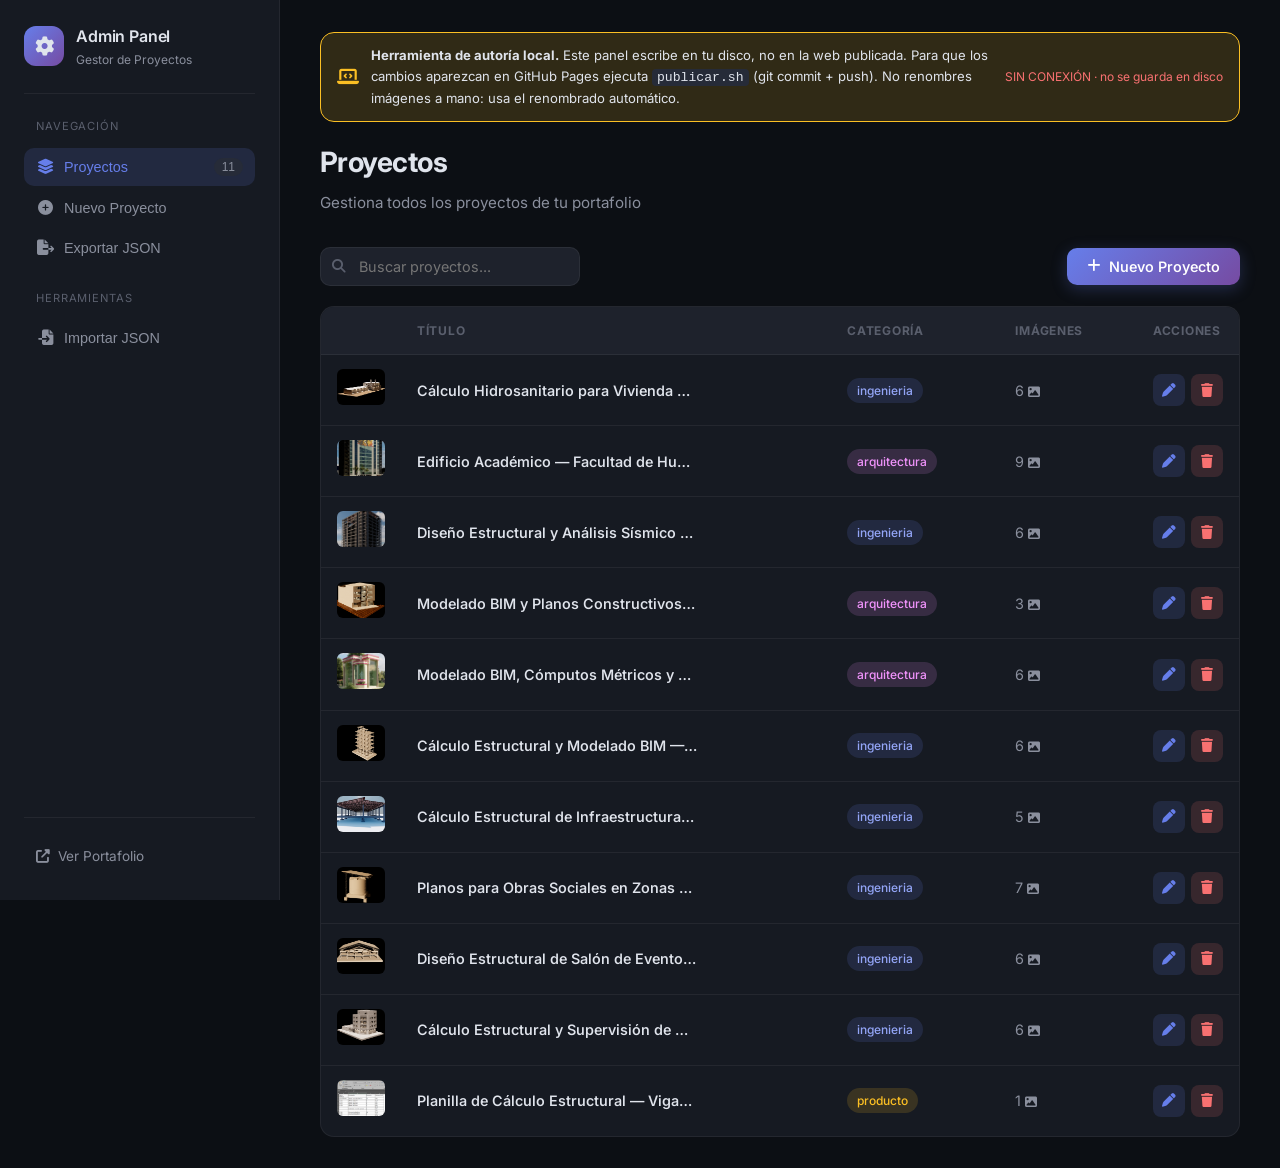
==== admin.html @ 91dc0d8f "Actualizar portafolio: 2026-11-14 10:28" ====
<!DOCTYPE html>
<html lang="es">
<head>
    <meta charset="UTF-8">
    <meta name="viewport" content="width=device-width, initial-scale=1.0">
    <title>Admin - Gestor de Proyectos | Portafolio Ruben Valero</title>
    <meta name="robots" content="noindex, nofollow">
    <link rel="icon" type="image/svg+xml" href="data:image/svg+xml,<svg xmlns='http://www.w3.org/2000/svg' viewBox='0 0 64 64'><rect width='64' height='64' rx='14' fill='%231E2220'/><text x='32' y='42' font-family='sans-serif' font-size='26' font-weight='500' fill='%23F4F4F1' text-anchor='middle'>RV</text></svg>">
    <link rel="preconnect" href="https://fonts.googleapis.com">
    <link rel="preconnect" href="https://fonts.gstatic.com" crossorigin>
    <link href="https://fonts.googleapis.com/css2?family=Inter:wght@300;400;500;600;700&display=swap" rel="stylesheet">
    <link href="https://cdnjs.cloudflare.com/ajax/libs/font-awesome/6.4.0/css/all.min.css" rel="stylesheet">
    <style>
        :root {
            --bg: #0c0f14;
            --surface: #161a22;
            --surface-2: #1e222c;
            --surface-3: #262b38;
            --border: rgba(255,255,255,0.06);
            --border-focus: rgba(102, 126, 234, 0.5);
            --text: #e0e4ec;
            --text-muted: #8a8f9d;
            --text-dim: #5a5f6d;
            --primary: #667eea;
            --primary-glow: rgba(102, 126, 234, 0.15);
            --success: #34d399;
            --success-glow: rgba(52, 211, 153, 0.15);
            --danger: #f87171;
            --danger-glow: rgba(248, 113, 113, 0.15);
            --warning: #fbbf24;
            --warning-glow: rgba(251, 191, 36, 0.15);
            --radius: 14px;
            --radius-sm: 10px;
            --transition: all 0.25s cubic-bezier(0.4, 0, 0.2, 1);
        }

        * { margin: 0; padding: 0; box-sizing: border-box; }

        body {
            font-family: 'Inter', -apple-system, BlinkMacSystemFont, sans-serif;
            background: var(--bg);
            color: var(--text);
            line-height: 1.6;
            min-height: 100vh;
        }

        /* ===== LAYOUT ===== */
        .admin-layout {
            display: grid;
            grid-template-columns: 280px 1fr;
            min-height: 100vh;
        }

        /* ===== SIDEBAR ===== */
        .sidebar {
            background: var(--surface);
            border-right: 1px solid var(--border);
            padding: 24px;
            display: flex;
            flex-direction: column;
            position: sticky;
            top: 0;
            height: 100vh;
            overflow-y: auto;
        }

        .sidebar-brand {
            display: flex;
            align-items: center;
            gap: 12px;
            padding-bottom: 24px;
            border-bottom: 1px solid var(--border);
            margin-bottom: 24px;
        }

        .sidebar-brand-icon {
            width: 40px;
            height: 40px;
            background: linear-gradient(135deg, #667eea, #764ba2);
            border-radius: 12px;
            display: flex;
            align-items: center;
            justify-content: center;
            font-size: 1.2rem;
        }

        .sidebar-brand h2 {
            font-size: 1rem;
            font-weight: 600;
            letter-spacing: -0.01em;
        }

        .sidebar-brand span {
            font-size: 0.75rem;
            color: var(--text-muted);
            display: block;
        }

        .sidebar-section-title {
            font-size: 0.7rem;
            text-transform: uppercase;
            letter-spacing: 0.08em;
            color: var(--text-dim);
            margin-bottom: 12px;
            padding-left: 12px;
        }

        .sidebar-nav {
            display: flex;
            flex-direction: column;
            gap: 4px;
            margin-bottom: 24px;
        }

        .sidebar-link {
            display: flex;
            align-items: center;
            gap: 10px;
            padding: 10px 12px;
            border-radius: var(--radius-sm);
            color: var(--text-muted);
            text-decoration: none;
            font-size: 0.9rem;
            font-weight: 450;
            cursor: pointer;
            transition: var(--transition);
            border: none;
            background: none;
            width: 100%;
            text-align: left;
        }

        .sidebar-link:hover {
            background: var(--surface-2);
            color: var(--text);
        }

        .sidebar-link.active {
            background: var(--primary-glow);
            color: var(--primary);
        }

        .sidebar-link i {
            width: 18px;
            text-align: center;
            font-size: 0.95rem;
        }

        .sidebar-link .badge {
            margin-left: auto;
            background: var(--surface-3);
            padding: 2px 8px;
            border-radius: 20px;
            font-size: 0.75rem;
            color: var(--text-muted);
        }

        .sidebar-footer {
            margin-top: auto;
            padding-top: 20px;
            border-top: 1px solid var(--border);
        }

        .sidebar-footer a {
            display: flex;
            align-items: center;
            gap: 8px;
            color: var(--text-muted);
            text-decoration: none;
            font-size: 0.85rem;
            padding: 8px 12px;
            border-radius: var(--radius-sm);
            transition: var(--transition);
        }

        .sidebar-footer a:hover {
            background: var(--surface-2);
            color: var(--text);
        }

        /* ===== MAIN CONTENT ===== */
        .main-content {
            padding: 32px 40px;
            max-width: 1000px;
        }

        .page-header {
            margin-bottom: 32px;
        }

        .page-header h1 {
            font-size: 1.75rem;
            font-weight: 700;
            letter-spacing: -0.02em;
            margin-bottom: 6px;
        }

        .page-header p {
            color: var(--text-muted);
            font-size: 0.95rem;
        }

        /* ===== VIEWS ===== */
        .view { display: none; }
        .view.active { display: block; }

        /* ===== PROJECT LIST ===== */
        .project-list-header {
            display: flex;
            justify-content: space-between;
            align-items: center;
            margin-bottom: 20px;
        }

        .search-box {
            position: relative;
        }

        .search-box input {
            background: var(--surface-2);
            border: 1px solid var(--border);
            border-radius: var(--radius-sm);
            padding: 10px 14px 10px 38px;
            color: var(--text);
            font-size: 0.9rem;
            width: 260px;
            transition: var(--transition);
            font-family: inherit;
        }

        .search-box input:focus {
            outline: none;
            border-color: var(--border-focus);
            box-shadow: 0 0 0 3px var(--primary-glow);
        }

        .search-box i {
            position: absolute;
            left: 12px;
            top: 50%;
            transform: translateY(-50%);
            color: var(--text-dim);
            font-size: 0.85rem;
        }

        .btn {
            display: inline-flex;
            align-items: center;
            gap: 8px;
            padding: 10px 20px;
            border: none;
            border-radius: var(--radius-sm);
            font-family: inherit;
            font-size: 0.9rem;
            font-weight: 550;
            cursor: pointer;
            transition: var(--transition);
            text-decoration: none;
        }

        .btn-primary {
            background: linear-gradient(135deg, #667eea, #764ba2);
            color: #fff;
            box-shadow: 0 4px 16px rgba(102, 126, 234, 0.25);
        }

        .btn-primary:hover {
            transform: translateY(-1px);
            box-shadow: 0 6px 24px rgba(102, 126, 234, 0.35);
        }

        .btn-ghost {
            background: transparent;
            color: var(--text-muted);
            border: 1px solid var(--border);
        }

        .btn-ghost:hover {
            background: var(--surface-2);
            color: var(--text);
            border-color: rgba(255,255,255,0.1);
        }

        .btn-success {
            background: linear-gradient(135deg, #059669, #34d399);
            color: #fff;
            box-shadow: 0 4px 16px rgba(52, 211, 153, 0.2);
        }

        .btn-success:hover {
            transform: translateY(-1px);
            box-shadow: 0 6px 24px rgba(52, 211, 153, 0.3);
        }

        .btn-danger {
            background: rgba(248, 113, 113, 0.1);
            color: var(--danger);
            border: 1px solid rgba(248, 113, 113, 0.2);
        }

        .btn-danger:hover {
            background: rgba(248, 113, 113, 0.2);
        }

        .btn-sm {
            padding: 6px 12px;
            font-size: 0.8rem;
        }

        /* ===== PROJECT TABLE ===== */
        .project-table-container {
            background: var(--surface);
            border: 1px solid var(--border);
            border-radius: var(--radius);
            overflow: hidden;
        }

        .project-table {
            width: 100%;
            border-collapse: collapse;
        }

        .project-table th {
            text-align: left;
            padding: 14px 16px;
            font-size: 0.75rem;
            text-transform: uppercase;
            letter-spacing: 0.06em;
            color: var(--text-dim);
            border-bottom: 1px solid var(--border);
            background: var(--surface-2);
        }

        .project-table td {
            padding: 14px 16px;
            border-bottom: 1px solid var(--border);
            font-size: 0.9rem;
            vertical-align: middle;
        }

        .project-table tr:last-child td {
            border-bottom: none;
        }

        .project-table tr:hover td {
            background: rgba(255,255,255,0.02);
        }

        .table-thumb {
            width: 48px;
            height: 36px;
            border-radius: 6px;
            object-fit: cover;
        }

        .table-title {
            font-weight: 550;
            display: block;
            max-width: 280px;
            overflow: hidden;
            text-overflow: ellipsis;
            white-space: nowrap;
        }

        .table-category {
            display: inline-block;
            padding: 3px 10px;
            border-radius: 20px;
            font-size: 0.75rem;
            font-weight: 500;
        }

        .cat-ingenieria { background: rgba(102,126,234,0.15); color: #93a5f6; }
        .cat-arquitectura { background: rgba(240,147,251,0.15); color: #f093fb; }
        .cat-programacion { background: rgba(52,211,153,0.15); color: #34d399; }
        .cat-producto { background: rgba(251,191,36,0.15); color: #fbbf24; }

        .table-actions {
            display: flex;
            gap: 6px;
        }

        .table-action-btn {
            width: 32px;
            height: 32px;
            border: none;
            border-radius: 8px;
            cursor: pointer;
            display: flex;
            align-items: center;
            justify-content: center;
            font-size: 0.85rem;
            transition: var(--transition);
        }

        .table-action-btn.edit {
            background: var(--primary-glow);
            color: var(--primary);
        }

        .table-action-btn.edit:hover {
            background: rgba(102, 126, 234, 0.25);
        }

        .table-action-btn.delete {
            background: var(--danger-glow);
            color: var(--danger);
        }

        .table-action-btn.delete:hover {
            background: rgba(248, 113, 113, 0.25);
        }

        /* ===== FORM ===== */
        .form-card {
            background: var(--surface);
            border: 1px solid var(--border);
            border-radius: var(--radius);
            padding: 28px;
        }

        .form-group {
            margin-bottom: 20px;
        }

        .form-group label {
            display: block;
            font-size: 0.85rem;
            font-weight: 550;
            color: var(--text);
            margin-bottom: 8px;
        }

        .form-group label .label-hint {
            font-weight: 400;
            color: var(--text-dim);
            font-size: 0.8rem;
        }

        .form-control {
            width: 100%;
            background: var(--surface-2);
            border: 1px solid var(--border);
            border-radius: var(--radius-sm);
            padding: 12px 14px;
            color: var(--text);
            font-size: 0.9rem;
            font-family: inherit;
            transition: var(--transition);
        }

        .form-control:focus {
            outline: none;
            border-color: var(--border-focus);
            box-shadow: 0 0 0 3px var(--primary-glow);
        }

        textarea.form-control {
            resize: vertical;
            min-height: 100px;
        }

        select.form-control {
            cursor: pointer;
            appearance: none;
            background-image: url("data:image/svg+xml,%3Csvg xmlns='http://www.w3.org/2000/svg' width='12' height='12' viewBox='0 0 12 12'%3E%3Cpath fill='%238a8f9d' d='M6 8L1 3h10z'/%3E%3C/svg%3E");
            background-repeat: no-repeat;
            background-position: right 14px center;
            padding-right: 36px;
        }

        .form-row {
            display: grid;
            grid-template-columns: 1fr 1fr;
            gap: 16px;
        }

        .form-check {
            display: flex;
            align-items: center;
            gap: 10px;
            cursor: pointer;
        }

        .form-check input[type="checkbox"] {
            width: 18px;
            height: 18px;
            accent-color: var(--primary);
            cursor: pointer;
        }

        .form-check label {
            margin: 0;
            cursor: pointer;
        }

        /* ===== GALLERY MANAGER ===== */
        .gallery-manager {
            background: var(--surface-2);
            border: 1px solid var(--border);
            border-radius: var(--radius-sm);
            padding: 16px;
        }

        .gallery-info {
            display: flex;
            align-items: center;
            gap: 8px;
            margin-bottom: 12px;
            color: var(--text-muted);
            font-size: 0.85rem;
        }

        .gallery-info i {
            color: var(--primary);
        }

        .gallery-items {
            display: flex;
            flex-direction: column;
            gap: 8px;
            min-height: 40px;
        }

        .gallery-item {
            display: flex;
            align-items: center;
            gap: 6px;
            background: var(--surface-3);
            padding: 6px 10px;
            border-radius: 8px;
            font-size: 0.8rem;
            color: var(--text-muted);
            border: 1px solid var(--border);
            transition: var(--transition);
            justify-content: space-between;
        }

        .gallery-item.dragging {
            opacity: 0.45;
            transform: scale(0.98);
        }

        .gallery-item.drop-target {
            border-color: var(--primary);
            box-shadow: 0 0 0 2px var(--primary-glow) inset;
        }

        .gallery-main {
            border-color: rgba(52, 211, 153, 0.45);
            background: rgba(52, 211, 153, 0.08);
        }

        .gallery-main .gallery-btn.main {
            color: var(--warning);
            border-color: rgba(251, 191, 36, 0.45);
            background: rgba(251, 191, 36, 0.08);
        }

        .gallery-left {
            display: flex;
            align-items: center;
            gap: 8px;
            min-width: 0;
            flex: 1;
        }

        .gallery-name {
            word-break: break-all;
            line-height: 1.2;
            flex: 1;
        }

        .gallery-slot {
            flex-shrink: 0;
            font-size: 0.68rem;
            letter-spacing: 0.04em;
            text-transform: uppercase;
            color: var(--text-muted, #8b8f8b);
            border: 1px solid rgba(128, 128, 128, 0.28);
            border-radius: 999px;
            padding: 0.2rem 0.55rem;
            white-space: nowrap;
        }

        .drag-handle {
            color: var(--text-dim);
            cursor: grab;
            width: 14px;
            text-align: center;
        }

        .drag-handle:active {
            cursor: grabbing;
        }

        .gallery-order {
            color: var(--text-dim);
            font-size: 0.72rem;
            min-width: 22px;
        }

        .gallery-actions {
            display: flex;
            gap: 4px;
        }

        .gallery-btn {
            background: none;
            border: 1px solid var(--border);
            color: var(--text-muted);
            cursor: pointer;
            width: 24px;
            height: 24px;
            border-radius: 6px;
            font-size: 0.72rem;
            display: inline-flex;
            align-items: center;
            justify-content: center;
            transition: var(--transition);
        }

        .gallery-btn:hover {
            color: var(--text);
            border-color: rgba(255,255,255,0.2);
            background: rgba(255,255,255,0.04);
        }

        .gallery-btn.rename:hover {
            color: var(--primary);
            border-color: rgba(102, 126, 234, 0.35);
        }

        .gallery-btn.main:hover {
            color: var(--success);
            border-color: rgba(52, 211, 153, 0.35);
        }

        .gallery-btn.remove:hover {
            color: var(--danger);
            border-color: rgba(248, 113, 113, 0.35);
        }

        .gallery-item img {
            width: 28px;
            height: 22px;
            object-fit: cover;
            border-radius: 4px;
        }

        .gallery-item .remove-img {
            background: none;
            border: none;
            color: var(--danger);
            cursor: pointer;
            padding: 2px;
            font-size: 0.75rem;
            opacity: 0.5;
            transition: opacity 0.2s;
        }

        .gallery-item .remove-img:hover {
            opacity: 1;
        }

        .gallery-add-row {
            display: flex;
            gap: 8px;
            margin-top: 10px;
        }

        .dropzone {
            margin-top: 12px;
            border: 1px dashed rgba(102, 126, 234, 0.45);
            background: rgba(102, 126, 234, 0.07);
            border-radius: 12px;
            padding: 18px;
            text-align: center;
            color: var(--text-muted);
            transition: var(--transition);
            cursor: pointer;
        }

        .dropzone:hover,
        .dropzone.drag-over {
            border-color: var(--primary);
            background: rgba(102, 126, 234, 0.14);
            color: var(--text);
        }

        .dropzone i {
            font-size: 1.3rem;
            margin-bottom: 6px;
            color: var(--primary);
        }

        .dropzone p {
            font-size: 0.85rem;
            margin: 0;
        }

        .dropzone-actions {
            display: flex;
            gap: 8px;
            margin-top: 10px;
            flex-wrap: wrap;
        }

        .imported-list {
            margin-top: 12px;
            display: grid;
            gap: 8px;
        }

        .imported-item {
            display: grid;
            grid-template-columns: 42px 1fr auto;
            align-items: center;
            gap: 10px;
            background: var(--surface-3);
            border: 1px solid var(--border);
            border-radius: 10px;
            padding: 8px 10px;
            font-size: 0.8rem;
        }

        .imported-item img {
            width: 42px;
            height: 32px;
            border-radius: 6px;
            object-fit: cover;
        }

        .imported-paths {
            line-height: 1.35;
            min-width: 0;
        }

        .imported-paths .old-name,
        .imported-paths .new-name {
            display: block;
            white-space: nowrap;
            overflow: hidden;
            text-overflow: ellipsis;
        }

        .imported-paths .old-name {
            color: var(--text-dim);
        }

        .imported-paths .new-name {
            color: var(--success);
            font-weight: 500;
        }

        .imported-meta {
            margin-top: 10px;
            color: var(--text-dim);
            font-size: 0.78rem;
        }

        .inline-note {
            margin-top: 8px;
            font-size: 0.78rem;
            color: var(--warning);
        }

        .gallery-add-row input {
            flex: 1;
        }

        .form-actions {
            display: flex;
            gap: 12px;
            margin-top: 28px;
            padding-top: 20px;
            border-top: 1px solid var(--border);
        }

        /* ===== EXPORT VIEW ===== */
        .export-card {
            background: var(--surface);
            border: 1px solid var(--border);
            border-radius: var(--radius);
            padding: 28px;
            margin-bottom: 20px;
        }

        .export-card h3 {
            font-size: 1.1rem;
            margin-bottom: 8px;
        }

        .export-card p {
            color: var(--text-muted);
            font-size: 0.9rem;
            margin-bottom: 16px;
        }

        .json-preview {
            background: var(--bg);
            border: 1px solid var(--border);
            border-radius: var(--radius-sm);
            padding: 16px;
            font-family: 'JetBrains Mono', 'Fira Code', monospace;
            font-size: 0.8rem;
            color: var(--text-muted);
            max-height: 400px;
            overflow: auto;
            white-space: pre-wrap;
            word-break: break-all;
            line-height: 1.5;
        }

        .export-actions {
            display: flex;
            gap: 12px;
            margin-top: 16px;
            flex-wrap: wrap;
        }

        /* ===== TOAST ===== */
        .toast-container {
            position: fixed;
            top: 20px;
            right: 20px;
            z-index: 9999;
            display: flex;
            flex-direction: column;
            gap: 8px;
        }

        .toast {
            background: var(--surface-2);
            border: 1px solid var(--border);
            border-radius: var(--radius-sm);
            padding: 14px 20px;
            font-size: 0.9rem;
            display: flex;
            align-items: center;
            gap: 10px;
            min-width: 280px;
            box-shadow: 0 8px 30px rgba(0,0,0,0.4);
            animation: slideInRight 0.3s ease;
        }

        .toast.success { border-left: 3px solid var(--success); }
        .toast.error { border-left: 3px solid var(--danger); }
        .toast.info { border-left: 3px solid var(--primary); }

        @keyframes slideInRight {
            from { opacity: 0; transform: translateX(50px); }
            to { opacity: 1; transform: translateX(0); }
        }

        /* ===== CONFIRM DIALOG ===== */
        .confirm-overlay {
            position: fixed;
            inset: 0;
            background: rgba(0,0,0,0.6);
            backdrop-filter: blur(4px);
            z-index: 9998;
            display: none;
            align-items: center;
            justify-content: center;
        }

        .confirm-overlay.active {
            display: flex;
        }

        .confirm-dialog {
            background: var(--surface);
            border: 1px solid var(--border);
            border-radius: var(--radius);
            padding: 28px;
            max-width: 400px;
            width: 90%;
            text-align: center;
        }

        .confirm-dialog h3 {
            margin-bottom: 8px;
        }

        .confirm-dialog p {
            color: var(--text-muted);
            font-size: 0.9rem;
            margin-bottom: 24px;
        }

        .confirm-actions {
            display: flex;
            gap: 10px;
            justify-content: center;
        }

        /* ===== MEDIA QUERIES ===== */
        @media (max-width: 900px) {
            .admin-layout {
                grid-template-columns: 1fr;
            }

            .sidebar {
                position: relative;
                height: auto;
                border-right: none;
                border-bottom: 1px solid var(--border);
                padding: 16px;
            }

            .sidebar-brand { margin-bottom: 16px; padding-bottom: 16px; }
            .sidebar-nav { flex-direction: row; flex-wrap: wrap; gap: 4px; }
            .sidebar-footer { display: none; }

            .main-content {
                padding: 20px 16px;
            }

            .form-row {
                grid-template-columns: 1fr;
            }

            .project-list-header {
                flex-direction: column;
                gap: 12px;
                align-items: stretch;
            }

            .search-box input {
                width: 100%;
            }
        }
    </style>
</head>
<body>
    <div class="admin-layout">
        <!-- SIDEBAR -->
        <aside class="sidebar">
            <div class="sidebar-brand">
                <div class="sidebar-brand-icon"><i class="fas fa-cog"></i></div>
                <div>
                    <h2>Admin Panel</h2>
                    <span>Gestor de Proyectos</span>
                </div>
            </div>

            <div class="sidebar-section-title">Navegación</div>
            <nav class="sidebar-nav">
                <button class="sidebar-link active" data-view="list">
                    <i class="fas fa-layer-group"></i> Proyectos
                    <span class="badge" id="projectCount">0</span>
                </button>
                <button class="sidebar-link" data-view="add">
                    <i class="fas fa-plus-circle"></i> Nuevo Proyecto
                </button>
                <button class="sidebar-link" data-view="export">
                    <i class="fas fa-file-export"></i> Exportar JSON
                </button>
            </nav>

            <div class="sidebar-section-title">Herramientas</div>
            <nav class="sidebar-nav">
                <button class="sidebar-link" id="btnImportJSON">
                    <i class="fas fa-file-import"></i> Importar JSON
                </button>
                <input type="file" id="importFileInput" accept=".json" style="display:none">
            </nav>

            <div class="sidebar-footer">
                <a href="index.html" target="_blank">
                    <i class="fas fa-external-link-alt"></i> Ver Portafolio
                </a>
            </div>
        </aside>

        <!-- MAIN CONTENT -->
        <main class="main-content">

            <div id="localToolBanner" style="display:flex;align-items:center;gap:12px;margin:0 0 18px;padding:12px 16px;border:1px solid var(--warning);border-radius:var(--radius);background:var(--warning-glow);color:var(--text);font-size:0.82rem;">
                <i class="fas fa-laptop-code" style="color:var(--warning);font-size:1.1rem;flex-shrink:0;"></i>
                <div style="flex:1;min-width:0;">
                    <strong>Herramienta de autoría local.</strong> Este panel escribe en tu disco, no en la web publicada.
                    Para que los cambios aparezcan en GitHub Pages ejecuta
                    <code style="background:var(--surface-3);padding:1px 5px;border-radius:4px;">publicar.sh</code> (git commit + push).
                    No renombres imágenes a mano: usa el renombrado automático.
                </div>
                <span id="localToolState" style="white-space:nowrap;font-size:0.75rem;color:var(--warning);">Comprobando…</span>
            </div>

            <!-- ======= LIST VIEW ======= -->
            <div class="view active" id="view-list">
                <div class="page-header">
                    <h1>Proyectos</h1>
                    <p>Gestiona todos los proyectos de tu portafolio</p>
                </div>

                <div class="project-list-header">
                    <div class="search-box">
                        <i class="fas fa-search"></i>
                        <input type="text" id="searchProjects" placeholder="Buscar proyectos...">
                    </div>
                    <button class="btn btn-primary" id="btnAddFromList">
                        <i class="fas fa-plus"></i> Nuevo Proyecto
                    </button>
                </div>

                <div class="project-table-container">
                    <table class="project-table">
                        <thead>
                            <tr>
                                <th style="width:60px"></th>
                                <th>Título</th>
                                <th>Categoría</th>
                                <th>Imágenes</th>
                                <th style="width:100px">Acciones</th>
                            </tr>
                        </thead>
                        <tbody id="projectTableBody">
                            <!-- Dynamic content -->
                        </tbody>
                    </table>
                </div>
            </div>

            <!-- ======= ADD/EDIT VIEW ======= -->
            <div class="view" id="view-add">
                <div class="page-header">
                    <h1 id="formTitle">Nuevo Proyecto</h1>
                    <p id="formSubtitle">Completa los campos para agregar un nuevo proyecto al portafolio</p>
                </div>

                <div class="form-card">
                    <form id="projectForm">
                        <input type="hidden" id="editingId" value="">
                        
                        <div class="form-group">
                            <label for="pTitle">Título del Proyecto</label>
                            <input type="text" class="form-control" id="pTitle" placeholder="Ej: Cálculo Estructural de Edificio Multifamiliar" required>
                        </div>

                        <div class="form-group">
                            <label for="pDescription">Descripción Breve</label>
                            <textarea class="form-control" id="pDescription" rows="3" placeholder="Descripción corta que aparece en la tarjeta del proyecto..." required></textarea>
                        </div>

                        <div class="form-row">
                            <div class="form-group">
                                <label for="pCategory">Categoría</label>
                                <select class="form-control" id="pCategory" required>
                                    <option value="">Seleccionar categoría...</option>
                                    <option value="ingenieria">🔧 Ingeniería</option>
                                    <option value="arquitectura">📐 Arquitectura</option>
                                    <option value="programacion">💻 Programación</option>
                                    <option value="producto">🛒 Producto</option>
                                </select>
                            </div>
                            <div class="form-group">
                                <label for="pImage">Imagen Principal <span class="label-hint">(se autocompleta con la primera importada)</span></label>
                                <input type="text" class="form-control" id="pImage" placeholder="img/mi-proyecto.jpg" required>
                            </div>
                        </div>

                        <div class="form-group">
                            <label for="pDetails">Detalles del Proyecto <span class="label-hint">(usa \n para saltos de línea)</span></label>
                            <textarea class="form-control" id="pDetails" rows="6" placeholder="Descripción detallada del proyecto...&#10;&#10;- Punto clave 1&#10;- Punto clave 2&#10;- Punto clave 3" required></textarea>
                        </div>

                        <!-- Product-specific fields -->
                        <div id="productFields" style="display: none;">
                            <div class="form-row">
                                <div class="form-group">
                                    <label for="pPrice">Precio</label>
                                    <input type="text" class="form-control" id="pPrice" placeholder="Ej: 100 Bs">
                                </div>
                                <div class="form-group">
                                    <label for="pProductType">Tipo de Producto</label>
                                    <select class="form-control" id="pProductType">
                                        <option value="">Seleccionar...</option>
                                        <option value="Excel">Excel</option>
                                        <option value="Plugin">Plugin</option>
                                        <option value="Rutina LISP">Rutina LISP</option>
                                        <option value="Software">Software</option>
                                        <option value="AutoCAD">AutoCAD</option>
                                        <option value="Revit">Revit</option>
                                    </select>
                                </div>
                            </div>
                            <div class="form-group">
                                <label for="pYoutubeUrl">URL de YouTube <span class="label-hint">(opcional)</span></label>
                                <input type="url" class="form-control" id="pYoutubeUrl" placeholder="https://www.youtube.com/watch?v=...">
                            </div>
                        </div>

                        <!-- Gallery manager -->
                        <div class="form-group">
                            <label>Galería de Imágenes</label>
                            <div class="gallery-manager">
                                <div class="gallery-info">
                                    <i class="fas fa-info-circle"></i>
                                    <strong>El orden define qué imagen va en cada hueco de la ficha.</strong>
                                    Cada fila muestra su destino (Portada, Tarjeta, Par o Catálogo); las
                                    etiquetas se recalculan automáticamente según el número de imágenes.
                                    Arrastra para reordenar. Requisito: sube al menos 6 imágenes para que
                                    la composición se vea completa. La portada (#1) lleva un
                                    <strong>desvanecimiento oscuro de izquierda a derecha</strong>: conviene
                                    que el motivo principal quede a la derecha y la zona izquierda sea
                                    oscura o despejada, para que el titular se lea limpio.
                                </div>

                                <div id="imageDropZone" class="dropzone" tabindex="0" role="button" aria-label="Arrastrar y soltar imágenes">
                                    <i class="fas fa-cloud-upload-alt"></i>
                                    <p>Arrastra y suelta imágenes aquí o haz clic para seleccionarlas</p>
                                </div>
                                <input type="file" id="imageFileInput" accept="image/*" multiple style="display:none">

                                <div class="dropzone-actions">
                                    <button type="button" class="btn btn-ghost btn-sm" id="btnSelectImages">
                                        <i class="fas fa-folder-open"></i> Seleccionar imágenes
                                    </button>
                                    <button type="button" class="btn btn-ghost btn-sm" id="btnConnectWorkspace">
                                        <i class="fas fa-plug"></i> Conectar carpeta del proyecto
                                    </button>
                                    <button type="button" class="btn btn-ghost btn-sm" id="btnConnectImgFolder">
                                        <i class="fas fa-link"></i> Conectar carpeta img/
                                    </button>
                                    <button type="button" class="btn btn-ghost btn-sm" id="btnBatchRename" title="Renombra automáticamente las imágenes al formato actual del título del proyecto">
                                        <i class="fas fa-magic"></i> Auto-renombrar galería
                                    </button>
                                    <button type="button" class="btn btn-ghost btn-sm" id="btnClearImported">
                                        <i class="fas fa-trash"></i> Limpiar importadas
                                    </button>
                                </div>

                                <div class="inline-note" id="folderStatusNote">Carpeta img/: no conectada. Se guardarán solo rutas hasta conectar.</div>
                                <div class="inline-note" id="jsonStatusNote">JSON automático: no conectado. Se guarda en localStorage hasta conectar.</div>

                                <div class="imported-list" id="importedImagesList">
                                    <!-- Dynamic imported files -->
                                </div>

                                <div class="imported-meta" id="importedMeta">0 imágenes importadas con renombrado automático</div>

                                <div class="gallery-items" id="galleryItems">
                                    <!-- Dynamic gallery items -->
                                </div>
                                <div class="gallery-add-row">
                                    <input type="text" class="form-control" id="galleryInput" placeholder="img/nueva-imagen.jpg">
                                    <button type="button" class="btn btn-ghost btn-sm" id="addGalleryImg">
                                        <i class="fas fa-plus"></i> Agregar
                                    </button>
                                </div>
                            </div>
                        </div>

                        <div class="form-actions">
                            <button type="submit" class="btn btn-success" id="submitBtn">
                                <i class="fas fa-save"></i> Guardar Proyecto
                            </button>
                            <button type="button" class="btn btn-ghost" id="cancelForm">
                                <i class="fas fa-arrow-left"></i> Cancelar
                            </button>
                        </div>
                    </form>
                </div>
            </div>

            <!-- ======= EXPORT VIEW ======= -->
            <div class="view" id="view-export">
                <div class="page-header">
                    <h1>Exportar Proyectos</h1>
                    <p>Genera el archivo JSON para tu portafolio estático en GitHub Pages</p>
                </div>

                <div class="export-card">
                    <h3><i class="fas fa-code" style="color:var(--primary);margin-right:8px"></i> Vista previa del JSON</h3>
                    <p>Este es el contenido que se guardará en <code>data/projects.json</code></p>
                    <pre class="json-preview" id="jsonPreview"></pre>
                    <div class="export-actions">
                        <button class="btn btn-primary" id="btnCopyJSON">
                            <i class="fas fa-copy"></i> Copiar al Portapapeles
                        </button>
                        <button class="btn btn-success" id="btnDownloadJSON">
                            <i class="fas fa-download"></i> Descargar projects.json
                        </button>
                    </div>
                </div>

                <div class="export-card">
                    <h3><i class="fas fa-question-circle" style="color:var(--warning);margin-right:8px"></i> ¿Cómo actualizar el portafolio?</h3>
                    <p>Sigue estos pasos para publicar los cambios en GitHub Pages:</p>
                    <ol style="color:var(--text-muted);font-size:0.9rem;padding-left:20px;line-height:2">
                        <li>Descarga el archivo <code>projects.json</code> usando el botón de arriba</li>
                        <li>Reemplaza el archivo <code>data/projects.json</code> en tu repositorio</li>
                        <li>Asegúrate de subir las imágenes a la carpeta <code>img/</code></li>
                        <li>Haz commit y push a tu repositorio de GitHub</li>
                        <li>¡GitHub Pages actualizará automáticamente tu portafolio! 🎉</li>
                    </ol>
                </div>
            </div>

        </main>
    </div>

    <!-- Toast container -->
    <div class="toast-container" id="toastContainer"></div>

    <!-- Confirm dialog -->
    <div class="confirm-overlay" id="confirmOverlay">
        <div class="confirm-dialog">
            <h3 id="confirmTitle">¿Estás seguro?</h3>
            <p id="confirmMessage">Esta acción no se puede deshacer.</p>
            <div class="confirm-actions">
                <button class="btn btn-ghost" id="confirmCancel">Cancelar</button>
                <button class="btn btn-danger" id="confirmOk">Eliminar</button>
            </div>
        </div>
    </div>

    <script>
    // ===============================================
    // ADMIN PANEL - Project Manager
    // ===============================================
    const STORAGE_KEY = 'portfolio_projects_admin';
    const HANDLES_DB_NAME = 'portfolio_admin_handles';
    const HANDLES_STORE = 'fs_handles';
    const WORKSPACE_HANDLE_KEY = 'workspace_root';
    const IMG_HANDLE_KEY = 'img_only';

    let adminProjects = [];
    let galleryImages = [];
    let importedImages = [];
    let imageDirectoryHandle = null;
    let projectsFileHandle = null;
    let currentEditId = null;
    let draggingGalleryIndex = null;

    // ===== FILE SYSTEM HANDLE CACHE (IndexedDB) =====
    function openHandlesDB() {
        return new Promise((resolve, reject) => {
            const request = indexedDB.open(HANDLES_DB_NAME, 1);
            request.onupgradeneeded = () => {
                const db = request.result;
                if (!db.objectStoreNames.contains(HANDLES_STORE)) {
                    db.createObjectStore(HANDLES_STORE);
                }
            };
            request.onsuccess = () => resolve(request.result);
            request.onerror = () => reject(request.error);
        });
    }

    async function saveHandle(key, handle) {
        const db = await openHandlesDB();
        await new Promise((resolve, reject) => {
            const tx = db.transaction(HANDLES_STORE, 'readwrite');
            tx.objectStore(HANDLES_STORE).put(handle, key);
            tx.oncomplete = () => resolve();
            tx.onerror = () => reject(tx.error);
        });
        db.close();
    }

    async function getHandle(key) {
        const db = await openHandlesDB();
        const value = await new Promise((resolve, reject) => {
            const tx = db.transaction(HANDLES_STORE, 'readonly');
            const req = tx.objectStore(HANDLES_STORE).get(key);
            req.onsuccess = () => resolve(req.result || null);
            req.onerror = () => reject(req.error);
        });
        db.close();
        return value;
    }

    function setConnectedNotes(isImgConnected, isJsonConnected) {
        const folderNote = document.getElementById('folderStatusNote');
        const jsonNote = document.getElementById('jsonStatusNote');

        if (folderNote) {
            folderNote.textContent = isImgConnected
                ? 'Carpeta img/: conectada. Las imágenes se copiarán al guardar.'
                : 'Carpeta img/: no conectada. Se guardarán solo rutas hasta conectar.';
            folderNote.style.color = isImgConnected ? 'var(--success)' : 'var(--warning)';
        }

        if (jsonNote) {
            jsonNote.textContent = isJsonConnected
                ? 'JSON automático: conectado. Se actualizará data/projects.json en cada guardado.'
                : 'JSON automático: NO conectado. Los cambios no se escriben en disco.';
            jsonNote.style.color = isJsonConnected ? 'var(--success)' : 'var(--danger)';
        }

        const stateEl = document.getElementById('localToolState');
        if (stateEl) {
            stateEl.textContent = isJsonConnected
                ? 'Conectado · listo para publicar'
                : 'SIN CONEXIÓN · no se guarda en disco';
            stateEl.style.color = isJsonConnected ? 'var(--success)' : 'var(--danger)';
        }
    }

    async function restoreSavedConnections() {
        if (!window.showDirectoryPicker || !window.FileSystemHandle) {
            return;
        }

        try {
            const workspaceHandle = await getHandle(WORKSPACE_HANDLE_KEY);
            if (workspaceHandle) {
                const permission = await workspaceHandle.queryPermission({ mode: 'readwrite' });
                if (permission === 'granted') {
                    const imgHandle = await workspaceHandle.getDirectoryHandle('img', { create: true });
                    const dataHandle = await workspaceHandle.getDirectoryHandle('data', { create: true });
                    const projectsHandle = await dataHandle.getFileHandle('projects.json', { create: true });
                    imageDirectoryHandle = imgHandle;
                    projectsFileHandle = projectsHandle;
                    setConnectedNotes(true, true);
                    return;
                }
            }

            const imgOnlyHandle = await getHandle(IMG_HANDLE_KEY);
            if (imgOnlyHandle) {
                const permission = await imgOnlyHandle.queryPermission({ mode: 'readwrite' });
                if (permission === 'granted') {
                    imageDirectoryHandle = imgOnlyHandle;
                    setConnectedNotes(true, false);
                }
            }
        } catch (error) {
            console.warn('No se pudieron restaurar conexiones guardadas', error);
        }
    }

    // ===== INIT =====
    document.addEventListener('DOMContentLoaded', async () => {
        setConnectedNotes(false, false);
        // En primer lugar intentamos cargar directo desde projects.json, para no usar una caché vieja
        let loadedFromJson = false;
        const storedBefore = localStorage.getItem(STORAGE_KEY);
        try {
            // Se le añade timestamp para evitar caché del navegador si es posible
            const res = await fetch(`data/projects.json?t=${new Date().getTime()}`, { cache: 'no-store' });
            if (res.ok) {
                const data = await res.json();
                adminProjects = data.projects || [];
                loadedFromJson = true;
                if (storedBefore && storedBefore !== JSON.stringify(adminProjects)) {
                    showToast('data/projects.json es la fuente de verdad: se descartaron cambios locales sin publicar', 'warning');
                }
                saveToStorage(); // actualiza el localStorage con la fuente real
            }
        } catch(e) {
            console.log('No existing projects.json found or fetch failed', e);
        }

        // Si falló leer de JSON, usa como respaldo localStorage
        if (!loadedFromJson) {
            const stored = localStorage.getItem(STORAGE_KEY);
            if (stored) {
                try {
                    adminProjects = JSON.parse(stored);
                } catch(e) {
                    adminProjects = [];
                }
            }
        }

        renderProjectList();
        setupEventListeners();
        await restoreSavedConnections();
    });

    // ===== STORAGE =====
    function saveToStorage() {
        localStorage.setItem(STORAGE_KEY, JSON.stringify(adminProjects));
        document.getElementById('projectCount').textContent = adminProjects.length;
    }

    // ===== NAVIGATION =====
    function switchView(viewId) {
        document.querySelectorAll('.view').forEach(v => v.classList.remove('active'));
        document.querySelectorAll('.sidebar-link[data-view]').forEach(l => l.classList.remove('active'));
        
        const view = document.getElementById(`view-${viewId}`);
        const link = document.querySelector(`.sidebar-link[data-view="${viewId}"]`);
        
        if (view) view.classList.add('active');
        if (link) link.classList.add('active');

        if (viewId === 'export') {
            updateJSONPreview();
        }
        if (viewId === 'list') {
            renderProjectList();
        }
    }

    // ===== RENDER PROJECT LIST =====
    function renderProjectList(filter = '') {
        const tbody = document.getElementById('projectTableBody');
        document.getElementById('projectCount').textContent = adminProjects.length;

        const filtered = filter 
            ? adminProjects.filter(p => p.title.toLowerCase().includes(filter.toLowerCase()))
            : adminProjects;

        if (filtered.length === 0) {
            tbody.innerHTML = `
                <tr>
                    <td colspan="5" style="text-align:center;padding:40px;color:var(--text-dim)">
                        <i class="fas fa-folder-open" style="font-size:2rem;display:block;margin-bottom:10px;color:var(--text-dim)"></i>
                        ${filter ? 'No se encontraron proyectos' : 'Aún no hay proyectos. ¡Agrega el primero!'}
                    </td>
                </tr>
            `;
            return;
        }

        tbody.innerHTML = filtered.map(p => `
            <tr>
                <td><img class="table-thumb" src="${p.image}" alt="" onerror="this.style.display='none'"></td>
                <td><span class="table-title">${escapeHTML(p.title)}</span></td>
                <td><span class="table-category cat-${p.category}">${p.category}</span></td>
                <td style="color:var(--text-muted)">${p.gallery?.length || 0} <i class="fas fa-image" style="font-size:0.75rem"></i></td>
                <td>
                    <div class="table-actions">
                        <button class="table-action-btn edit" title="Editar" onclick="editProject(${p.id})">
                            <i class="fas fa-pen"></i>
                        </button>
                        <button class="table-action-btn delete" title="Eliminar" onclick="confirmDeleteProject(${p.id})">
                            <i class="fas fa-trash"></i>
                        </button>
                    </div>
                </td>
            </tr>
        `).join('');
    }

    // ===== FORM HANDLING =====
    function resetForm() {
        document.getElementById('projectForm').reset();
        document.getElementById('editingId').value = '';
        currentEditId = null;
        clearImportedImages();
        galleryImages = [];
        renderGallery();
        updateImportedFilesUI();
        document.getElementById('productFields').style.display = 'none';
        document.getElementById('formTitle').textContent = 'Nuevo Proyecto';
        document.getElementById('formSubtitle').textContent = 'Completa los campos para agregar un nuevo proyecto al portafolio';
        document.getElementById('submitBtn').innerHTML = '<i class="fas fa-save"></i> Guardar Proyecto';
    }

    function populateForm(project) {
        document.getElementById('editingId').value = project.id;
        currentEditId = project.id;
        document.getElementById('pTitle').value = project.title || '';
        document.getElementById('pDescription').value = project.description || '';
        document.getElementById('pCategory').value = project.category || '';
        document.getElementById('pImage').value = project.image || '';
        document.getElementById('pDetails').value = (project.details || '').replace(/\\n/g, '\n');
        
        // Product fields
        const isProduct = project.isProduct || project.category === 'producto';
        document.getElementById('productFields').style.display = isProduct ? 'block' : 'none';
        document.getElementById('pPrice').value = project.price || '';
        document.getElementById('pProductType').value = project.productType || '';
        document.getElementById('pYoutubeUrl').value = project.youtubeUrl || '';

        galleryImages = [...(project.gallery || [])];
        clearImportedImages();
        renderGallery();
        updateImportedFilesUI();

        document.getElementById('formTitle').textContent = 'Editar Proyecto';
        document.getElementById('formSubtitle').textContent = `Editando: ${project.title}`;
        document.getElementById('submitBtn').innerHTML = '<i class="fas fa-check"></i> Actualizar Proyecto';
    }

    async function saveProject(e, quiet = false) {
        if (e) e.preventDefault();

        const isEditing = !!currentEditId;
        const category = document.getElementById('pCategory').value;
        const isProduct = category === 'producto';

        if (importedImages.length > 0) {
            await persistImportedImages();
            // limpiarlas una vez guardadas a disco temporalmente para no volverlas a duplicar
            importedImages.forEach(item => URL.revokeObjectURL(item.previewUrl));
            importedImages = [];
            updateImportedFilesUI();
        }

        const projectData = {
            id: isEditing ? currentEditId : getNextId(),
            title: document.getElementById('pTitle').value.trim(),
            description: document.getElementById('pDescription').value.trim(),
            image: document.getElementById('pImage').value.trim(),
            category: category,
            details: document.getElementById('pDetails').value.trim(),
            gallery: galleryImages.length > 0 ? [...galleryImages] : [document.getElementById('pImage').value.trim()]
        };

        // Conservar una asignación explícita de huecos (slots) si el proyecto la tenía
        if (isEditing) {
            const prev = adminProjects.find(p => p.id === currentEditId);
            if (prev && prev.slots) projectData.slots = prev.slots;
        }

        if (isProduct) {
            projectData.isProduct = true;
            const price = document.getElementById('pPrice').value.trim();
            const pType = document.getElementById('pProductType').value;
            const ytUrl = document.getElementById('pYoutubeUrl').value.trim();
            if (price) projectData.price = price;
            if (pType) projectData.productType = pType;
            if (ytUrl) projectData.youtubeUrl = ytUrl;
        }

        const successLabel = isEditing ? 'Proyecto actualizado' : 'Proyecto agregado';

        if (isEditing) {
            const idx = adminProjects.findIndex(p => p.id === currentEditId);
            if (idx !== -1) adminProjects[idx] = projectData;
        } else {
            adminProjects.push(projectData);
            if(currentEditId === null) currentEditId = projectData.id; // mantenernos modo edición si es quiet
        }

        // 1) Verificar que las imágenes referenciadas existen antes de tocar el JSON
        const check = await validateProjectAssets(projectData);
        if (!check.ok) {
            showToast(`Hay ${check.missing.length} imagen(es) que no existen: ${check.missing.slice(0, 2).join(', ')}${check.missing.length > 2 ? '…' : ''}. Corrige las rutas antes de guardar.`, 'error');
            return;
        }

        saveToStorage();

        // 2) Escribir en disco. Si no hay carpeta conectada, avisar con claridad y NO fingir éxito
        const written = await persistProjectsJSON();
        if (!written) {
            showToast('NO se guardó en disco: conecta «Carpeta del proyecto» o usa «Descargar projects.json»', 'error');
            return;
        }

        if (!quiet) {
            showToast(`${successLabel} en data/projects.json. Falta ejecutar publicar.sh para subirlo a GitHub.`, 'success');
            resetForm();
            switchView('list');
        }
    }

    function editProject(id) {
        const project = adminProjects.find(p => p.id === id);
        if (!project) return;
        resetForm();
        populateForm(project);
        switchView('add');
    }

    function confirmDeleteProject(id) {
        const project = adminProjects.find(p => p.id === id);
        if (!project) return;

        showConfirm(
            '¿Eliminar proyecto?',
            `Se eliminará "${project.title}" permanentemente.`,
            async () => {
                adminProjects = adminProjects.filter(p => p.id !== id);
                saveToStorage();
                await persistProjectsJSON();
                renderProjectList();
                showToast('Proyecto eliminado', 'info');
            }
        );
    }

    function getNextId() {
        if (adminProjects.length === 0) return 1;
        return Math.max(...adminProjects.map(p => p.id)) + 1;
    }

    // ===== GALLERY MANAGEMENT =====
    // Cada posición de la galería ocupa un hueco de la composición de la ficha.
    // El reparto es adaptativo: se recalcula con el número total de imágenes,
    // con la misma lógica que resolveProjectSlots() en js/script.js.
    function slotRanges(n) {
        if (n >= 9) return [[1, 3, 'Tarjeta'], [3, 5, 'Par'], [5, 9, 'Catálogo'], [9, n, 'Detalle']];
        if (n === 8) return [[1, 3, 'Tarjeta'], [3, 5, 'Par'], [5, 8, 'Catálogo']];
        if (n === 7) return [[1, 3, 'Tarjeta'], [3, 5, 'Par'], [5, 7, 'Catálogo']];
        if (n === 6) return [[1, 2, 'Tarjeta'], [2, 4, 'Par'], [4, 6, 'Catálogo']];
        if (n === 5) return [[1, 2, 'Tarjeta'], [2, 4, 'Par'], [4, 5, 'Catálogo']];
        if (n === 4) return [[1, 2, 'Tarjeta'], [2, 3, 'Par'], [3, 4, 'Catálogo']];
        if (n === 3) return [[1, 2, 'Tarjeta'], [2, 3, 'Par']];
        if (n === 2) return [[1, 2, 'Tarjeta']];
        return [];
    }
    function getSlotLabel(idx, total) {
        if (idx === 0 && total > 0) return 'Portada / Hero';
        for (const [from, to, label] of slotRanges(total)) {
            if (idx >= from && idx < to) return `${label} ${idx - from + 1}`;
        }
        return `Detalle ${idx + 1}`;
    }

    function renderGallery() {
        const container = document.getElementById('galleryItems');
        if (galleryImages.length === 0) {
            container.innerHTML = '<span style="color:var(--text-dim);font-size:0.85rem">No hay imágenes agregadas</span>';
            return;
        }
        container.innerHTML = galleryImages.map((img, idx) => `
            <div class="gallery-item ${idx === 0 ? 'gallery-main' : ''}"
                 draggable="true"
                 data-index="${idx}"
                 ondragstart="startGalleryDrag(event, ${idx})"
                 ondragover="onGalleryDragOver(event, ${idx})"
                 ondragleave="onGalleryDragLeave(event, ${idx})"
                 ondrop="dropGalleryImage(event, ${idx})"
                 ondragend="endGalleryDrag()">
                <div class="gallery-left">
                    <span class="gallery-order">#${idx + 1}</span>
                    <span class="drag-handle" title="Arrastrar para ordenar"><i class="fas fa-grip-vertical"></i></span>
                    <img src="${img}" alt="" onerror="this.style.display='none'">
                    <span class="gallery-name">${getFileName(img)}${idx === 0 ? ' (primera)' : ''}</span>
                    <span class="gallery-slot" title="${idx === 0 ? 'Portada: el titular se superpone con un desvanecimiento oscuro desde la izquierda. Deja el motivo a la derecha y la zona izquierda despejada.' : 'Hueco que ocupa en la composición de la ficha'}">${getSlotLabel(idx, galleryImages.length)}</span>
                </div>
                <div class="gallery-actions">
                    <button type="button" class="gallery-btn main" onclick="setMainImage(${idx})" title="Usar como imagen principal">
                        <i class="fas fa-star"></i>
                    </button>
                    <button type="button" class="gallery-btn rename" onclick="renameGalleryImage(${idx})" title="Renombrar archivo/ruta">
                        <i class="fas fa-i-cursor"></i>
                    </button>
                    <button type="button" class="gallery-btn remove" onclick="removeGalleryImage(${idx})" title="Quitar imagen">
                        <i class="fas fa-times"></i>
                    </button>
                </div>
            </div>
        `).join('');
    }

    function addGalleryImage() {
        const input = document.getElementById('galleryInput');
        const val = input.value.trim();
        if (!val) return;
        if (galleryImages.includes(val)) {
            showToast('Esa ruta ya está en la galería', 'info');
            return;
        }
        galleryImages.push(val);
        renderGallery();
        input.value = '';
        input.focus();
    }

    function removeGalleryImage(index) {
        const removed = galleryImages[index];

        showConfirm(
            '¿Quitar imagen?',
            `¿Estás seguro de quitar "${getFileName(removed)}"? \nSi la carpeta está conectada, el archivo también se eliminará físicamente del disco.`,
            async () => {
                galleryImages.splice(index, 1);
                const importedIdx = importedImages.findIndex(item => item.relativePath === removed);
                if (importedIdx !== -1) {
                    URL.revokeObjectURL(importedImages[importedIdx].previewUrl);
                    importedImages.splice(importedIdx, 1);
                    updateImportedFilesUI();
                }

                // Intentar eliminar del disco si está conectado
                if (imageDirectoryHandle && removed.startsWith('img/')) {
                    try {
                        const fileName = getFileName(removed);
                        await imageDirectoryHandle.removeEntry(fileName);
                        showToast('Archivo eliminado de la carpeta img/', 'info');
                    } catch (e) {
                        console.warn('No se pudo eliminar el archivo', e);
                    }
                }

                // Autoguardado silencioso para asegurar que se borre del JSON
                const pImageInput = document.getElementById('pImage');
                if (pImageInput.value === removed) {
                    pImageInput.value = galleryImages[0] || '';
                }

                renderGallery();
                
                if (document.getElementById('pTitle').value.trim()) {
                    saveProject(null, true);
                }
            }
        );
    }

    function getDirectoryPath(path) {
        const normalized = path.replace(/\\/g, '/');
        const slashIndex = normalized.lastIndexOf('/');
        if (slashIndex === -1) return '';
        return normalized.substring(0, slashIndex + 1);
    }

    function sanitizeFileName(name) {
        return name
            .trim()
            .replace(/\\/g, '/')
            .split('/')
            .pop()
            .replace(/\s+/g, '-')
            .replace(/[^a-zA-Z0-9._-]/g, '-');
    }

    function setMainImage(index) {
        const imgPath = galleryImages[index];
        if (!imgPath) return;

        // Si no es la primera, la movemos a la posición 0 (principal)
        if (index !== 0) {
            galleryImages.splice(index, 1);
            galleryImages.unshift(imgPath);
        }

        document.getElementById('pImage').value = imgPath;
        renderGallery();
        showToast('Imagen principal actualizada automanticamente', 'success');

        // Disparar guardado automático silencioso (sin salir de la vista)
        if (document.getElementById('pTitle').value.trim()) {
            saveProject(null, true);
        }
    }

    function startGalleryDrag(event, index) {
        draggingGalleryIndex = index;
        event.dataTransfer.effectAllowed = 'move';
        event.dataTransfer.setData('text/plain', String(index));
        event.currentTarget.classList.add('dragging');
    }

    function onGalleryDragOver(event, index) {
        event.preventDefault();
        event.dataTransfer.dropEffect = 'move';
        if (draggingGalleryIndex === null || draggingGalleryIndex === index) return;
        event.currentTarget.classList.add('drop-target');
    }

    function onGalleryDragLeave(event) {
        event.currentTarget.classList.remove('drop-target');
    }

    function endGalleryDrag() {
        draggingGalleryIndex = null;
        document.querySelectorAll('.gallery-item').forEach(el => {
            el.classList.remove('dragging', 'drop-target');
        });
    }

    function dropGalleryImage(event, targetIndex) {
        event.preventDefault();
        const sourceIndex = Number(event.dataTransfer.getData('text/plain'));
        if (Number.isNaN(sourceIndex) || sourceIndex === targetIndex) {
            endGalleryDrag();
            return;
        }

        const moved = galleryImages.splice(sourceIndex, 1)[0];
        galleryImages.splice(targetIndex, 0, moved);

        const currentMain = document.getElementById('pImage').value.trim();
        if (!currentMain && galleryImages[0]) {
            document.getElementById('pImage').value = galleryImages[0];
        }

        renderGallery();
        endGalleryDrag();
        showToast('Orden de galería actualizado', 'success');
    }

    async function renameGalleryImage(index) {
        const oldPath = galleryImages[index];
        if (!oldPath) return;

        const currentName = getFileName(oldPath);
        const dirPath = getDirectoryPath(oldPath) || 'img/';
        const requestedName = prompt('Nuevo nombre de archivo (ej: proyecto-01.jpg):', currentName);
        if (!requestedName) return;

        const cleanName = sanitizeFileName(requestedName);
        if (!cleanName) {
            showToast('Nombre de archivo inválido', 'error');
            return;
        }

        const newPath = `${dirPath}${cleanName}`;
        if (newPath === oldPath) return;
        if (galleryImages.includes(newPath)) {
            showToast('Ya existe una imagen con ese nombre en la galería', 'error');
            return;
        }

        let renamedInDisk = false;
        if (imageDirectoryHandle && oldPath.startsWith('img/') && newPath.startsWith('img/')) {
            renamedInDisk = await renameImageInFolder(currentName, cleanName);
        }

        const importedItem = importedImages.find(item => item.relativePath === oldPath);
        if (importedItem) {
            importedItem.relativePath = newPath;
            importedItem.fileName = cleanName;
            updateImportedFilesUI();
        }

        galleryImages[index] = newPath;

        const pImageInput = document.getElementById('pImage');
        if (pImageInput.value.trim() === oldPath) {
            pImageInput.value = newPath;
        }

        renderGallery();

        if (!renamedInDisk && imageDirectoryHandle && oldPath.startsWith('img/')) {
            showToast('Ruta actualizada, pero no se pudo renombrar físicamente el archivo', 'info');
        } else if (!imageDirectoryHandle) {
            showToast('Ruta renombrada. Si el archivo físico existe, renómbralo también en img/', 'info');
        } else {
            showToast('Imagen renombrada correctamente', 'success');
        }
    }

    async function renameImageInFolder(oldName, newName) {
        try {
            const oldFileHandle = await imageDirectoryHandle.getFileHandle(oldName, { create: false });
            const originalFile = await oldFileHandle.getFile();
            const newFileHandle = await imageDirectoryHandle.getFileHandle(newName, { create: true });
            const writable = await newFileHandle.createWritable();
            await writable.write(originalFile);
            await writable.close();
            await imageDirectoryHandle.removeEntry(oldName);
            return true;
        } catch (error) {
            console.warn('No se pudo renombrar archivo en disco', error);
            return false;
        }
    }

    function batchRenameImages() {
        if (galleryImages.length === 0) {
            showToast('La galería está vacía', 'warning');
            return;
        }
        if (!document.getElementById('pTitle').value.trim()) {
            showToast('Ingresa un título para el proyecto primero', 'error');
            return;
        }

        showConfirm(
            '¿Auto-renombrar galería?',
            'Se renombrarán todas las imágenes basándose en el título y su orden actual. Si la carpeta img/ está conectada, se renombrarán también los archivos físicos.',
            async () => {
                let renameCount = 0;
                const originalGallery = [...galleryImages];

                for (let i = 0; i < originalGallery.length; i++) {
                    const oldPath = originalGallery[i];
                    const currentName = getFileName(oldPath);
                    const ext = (currentName.split('.').pop() || 'jpg').toLowerCase();
                    
                    const baseSlug = buildProjectSlug();
                    const order = String(i + 1).padStart(2, '0');
                    const cleanName = `${baseSlug}-${order}.${ext}`;
                    const dirPath = getDirectoryPath(oldPath) || 'img/';
                    const newPath = `${dirPath}${cleanName}`;

                    if (newPath !== oldPath) {
                        if (imageDirectoryHandle && oldPath.startsWith('img/') && newPath.startsWith('img/')) {
                            // Intentamos renombrar, pero evitamos si el newPath existe por un ciclo extraño
                            const success = await renameImageInFolder(currentName, cleanName);
                            if (!success) {
                                console.warn(`Error al auto-renombrar en disco: ${currentName}`);
                            }
                        }
                        galleryImages[i] = newPath;
                        renameCount++;
                        
                        const importedItem = importedImages.find(item => item.relativePath === oldPath);
                        if (importedItem) {
                            importedItem.relativePath = newPath;
                            importedItem.fileName = cleanName;
                        }
                    }
                }

                if (renameCount > 0) {
                    if (galleryImages[0]) {
                        document.getElementById('pImage').value = galleryImages[0];
                    }
                    renderGallery();
                    updateImportedFilesUI();
                    
                    // Auto Guardar (Silencioso para no sacar del editor)
                    saveProject(null, true);
                    showToast(`${renameCount} imágenes auto-renombradas`, 'success');
                } else {
                    showToast('Las imágenes ya estaban renombradas correctamente', 'info');
                }
            },
            'Renombrar',
            'btn-primary'
        );
    }

    function slugify(value) {
        return value
            .toLowerCase()
            .normalize('NFD')
            .replace(/[\u0300-\u036f]/g, '')
            .replace(/[^a-z0-9]+/g, '-')
            .replace(/^-+|-+$/g, '')
            .slice(0, 50) || 'proyecto';
    }

    function buildProjectSlug() {
        const title = document.getElementById('pTitle').value.trim();
        const projectId = currentEditId || getNextId();
        return `${slugify(title || 'proyecto')}-${projectId}`;
    }

    function buildAutoFileName(file, index) {
        const ext = (file.name.split('.').pop() || 'jpg').toLowerCase();
        const baseSlug = buildProjectSlug();
        const order = String(index + 1).padStart(2, '0');
        return `${baseSlug}-${order}.${ext}`;
    }

    function clearImportedImages() {
        importedImages.forEach(item => {
            URL.revokeObjectURL(item.previewUrl);
        });
        importedImages = [];
    }

    function updateImportedFileNames() {
        importedImages.forEach((item, index) => {
            const oldPath = item.relativePath;
            const gIndex = galleryImages.indexOf(oldPath);
            const useIndex = gIndex !== -1 ? gIndex : galleryImages.length + index;
            item.fileName = buildAutoFileName(item.file, useIndex);
            item.relativePath = `img/${item.fileName}`;

            if (gIndex !== -1) {
                galleryImages[gIndex] = item.relativePath;
            }
        });

        if (importedImages.length > 0) {
            document.getElementById('pImage').value = importedImages[0].relativePath;
        }

        renderGallery();
        updateImportedFilesUI();
    }

    function processImportedFiles(fileList) {
        const files = Array.from(fileList || []).filter(file => file.type.startsWith('image/'));
        if (files.length === 0) {
            showToast('No se detectaron imágenes válidas', 'error');
            return;
        }

        const startIndex = galleryImages.length;
        files.forEach((file, fileOffset) => {
            const finalIndex = startIndex + fileOffset;
            const fileName = buildAutoFileName(file, finalIndex);
            const relativePath = `img/${fileName}`;

            const importedItem = {
                file,
                previewUrl: URL.createObjectURL(file),
                originalName: file.name,
                fileName,
                relativePath
            };

            importedImages.push(importedItem);
            if (!galleryImages.includes(relativePath)) {
                galleryImages.push(relativePath);
            }
        });

        if (!document.getElementById('pImage').value.trim() && importedImages[0]) {
            document.getElementById('pImage').value = importedImages[0].relativePath;
        }

        renderGallery();
        updateImportedFilesUI();
        showToast(`${files.length} imagen(es) importadas con nombre automático`, 'success');
    }

    function updateImportedFilesUI() {
        const importedList = document.getElementById('importedImagesList');
        const importedMeta = document.getElementById('importedMeta');

        if (!importedList || !importedMeta) return;

        if (importedImages.length === 0) {
            importedList.innerHTML = '';
            importedMeta.textContent = '0 imágenes importadas con renombrado automático';
            return;
        }

        importedList.innerHTML = importedImages.map((item, idx) => `
            <div class="imported-item">
                <img src="${item.previewUrl}" alt="${escapeHTML(item.originalName)}">
                <div class="imported-paths">
                    <span class="old-name">Origen: ${escapeHTML(item.originalName)}</span>
                    <span class="new-name">Destino: ${escapeHTML(item.relativePath)}</span>
                </div>
                <button class="table-action-btn delete" title="Quitar" onclick="removeImportedImage(${idx})">
                    <i class="fas fa-times"></i>
                </button>
            </div>
        `).join('');

        importedMeta.textContent = `${importedImages.length} imágenes importadas con renombrado automático`;
    }

    function removeImportedImage(index) {
        const item = importedImages[index];
        if (!item) return;

        URL.revokeObjectURL(item.previewUrl);
        importedImages.splice(index, 1);

        const gIndex = galleryImages.indexOf(item.relativePath);
        if (gIndex !== -1) {
            galleryImages.splice(gIndex, 1);
        }

        updateImportedFileNames();

        if (document.getElementById('pImage').value === item.relativePath) {
            document.getElementById('pImage').value = importedImages[0]?.relativePath || galleryImages[0] || '';
        }
    }

    async function connectImgFolder() {
        if (!window.showDirectoryPicker) {
            showToast('Tu navegador no soporta acceso directo a carpetas', 'error');
            return;
        }

        try {
            imageDirectoryHandle = await window.showDirectoryPicker({ mode: 'readwrite' });
            await saveHandle(IMG_HANDLE_KEY, imageDirectoryHandle);
            projectsFileHandle = null;
            setConnectedNotes(true, false);
            showToast('Carpeta conectada correctamente', 'success');
        } catch (error) {
            if (error && error.name !== 'AbortError') {
                showToast('No se pudo conectar la carpeta', 'error');
            }
        }
    }

    async function connectWorkspaceFolder() {
        if (!window.showDirectoryPicker) {
            showToast('Tu navegador no soporta acceso directo a carpetas', 'error');
            return;
        }

        try {
            const workspaceHandle = await window.showDirectoryPicker({ mode: 'readwrite' });
            const imgHandle = await workspaceHandle.getDirectoryHandle('img', { create: true });
            const dataHandle = await workspaceHandle.getDirectoryHandle('data', { create: true });
            const projectsHandle = await dataHandle.getFileHandle('projects.json', { create: true });

            imageDirectoryHandle = imgHandle;
            projectsFileHandle = projectsHandle;
            await saveHandle(WORKSPACE_HANDLE_KEY, workspaceHandle);

            setConnectedNotes(true, true);

            showToast('Carpeta del proyecto conectada. Auto-sync activado.', 'success');
            await persistProjectsJSON();
        } catch (error) {
            if (error && error.name !== 'AbortError') {
                showToast('No se pudo conectar la carpeta del proyecto', 'error');
            }
        }
    }

    async function persistImportedImages() {
        if (importedImages.length === 0) return;

        if (!imageDirectoryHandle) {
            showToast('Sin carpeta conectada: se guardan rutas, copia manualmente las imágenes a img/', 'info');
            return;
        }

        try {
            for (const item of importedImages) {
                const fileHandle = await imageDirectoryHandle.getFileHandle(item.fileName, { create: true });
                const writable = await fileHandle.createWritable();
                await writable.write(item.file);
                await writable.close();
            }
            showToast(`${importedImages.length} imagen(es) guardadas en carpeta img/`, 'success');
        } catch (error) {
            console.error(error);
            showToast('No se pudieron guardar imágenes en la carpeta conectada', 'error');
        }
    }

    /* Comprueba por HTTP que cada ruta referenciada existe realmente en img/.
       Así un renombrado manual o una importación fallida no deja imágenes rotas. */
    async function validateProjectAssets(project) {
        const paths = [...new Set([project.image, ...(project.gallery || [])].filter(Boolean))];
        const missing = [];
        for (const path of paths) {
            try {
                const res = await fetch(path, { method: 'HEAD', cache: 'no-store' });
                if (!res.ok) missing.push(path);
            } catch (e) {
                // Sin servidor (file://) no se puede validar: no bloqueamos el guardado
                return { ok: true, missing: [], skipped: true };
            }
        }
        return { ok: missing.length === 0, missing, skipped: false };
    }

    async function persistProjectsJSON() {
        if (!projectsFileHandle) {
            setConnectedNotes(!!imageDirectoryHandle, false);
            return false;
        }

        try {
            const writable = await projectsFileHandle.createWritable();
            await writable.write(generateJSON());
            await writable.close();
            return true;
        } catch (error) {
            console.error(error);
            showToast('No se pudo actualizar data/projects.json automáticamente', 'error');
            return false;
        }
    }

    // ===== EXPORT =====
    function generateJSON() {
        return JSON.stringify({ projects: adminProjects }, null, 4);
    }

    function updateJSONPreview() {
        document.getElementById('jsonPreview').textContent = generateJSON();
    }

    function copyJSON() {
        navigator.clipboard.writeText(generateJSON()).then(() => {
            showToast('JSON copiado al portapapeles', 'success');
        }).catch(() => {
            // Fallback
            const ta = document.createElement('textarea');
            ta.value = generateJSON();
            document.body.appendChild(ta);
            ta.select();
            document.execCommand('copy');
            document.body.removeChild(ta);
            showToast('JSON copiado al portapapeles', 'success');
        });
    }

    function downloadJSON() {
        const blob = new Blob([generateJSON()], { type: 'application/json' });
        const url = URL.createObjectURL(blob);
        const a = document.createElement('a');
        a.href = url;
        a.download = 'projects.json';
        a.click();
        URL.revokeObjectURL(url);
        showToast('Archivo descargado', 'success');
    }

    function importJSON(file) {
        const reader = new FileReader();
        reader.onload = async (e) => {
            try {
                const data = JSON.parse(e.target.result);
                if (data.projects && Array.isArray(data.projects)) {
                    adminProjects = data.projects;
                    saveToStorage();
                    await persistProjectsJSON();
                    renderProjectList();
                    showToast(`${data.projects.length} proyectos importados`, 'success');
                    switchView('list');
                } else {
                    showToast('El archivo no tiene formato válido', 'error');
                }
            } catch(err) {
                showToast('Error al leer el archivo JSON', 'error');
            }
        };
        reader.readAsText(file);
    }

    // ===== UI HELPERS =====
    function showToast(message, type = 'info') {
        const container = document.getElementById('toastContainer');
        const toast = document.createElement('div');
        toast.className = `toast ${type}`;
        
        const icons = { success: 'fa-check-circle', error: 'fa-exclamation-circle', info: 'fa-info-circle' };
        toast.innerHTML = `<i class="fas ${icons[type] || icons.info}" style="color:var(--${type === 'info' ? 'primary' : type})"></i> ${message}`;
        
        container.appendChild(toast);
        setTimeout(() => {
            toast.style.opacity = '0';
            toast.style.transform = 'translateX(50px)';
            toast.style.transition = 'all 0.3s ease';
            setTimeout(() => toast.remove(), 300);
        }, 3000);
    }

    function showConfirm(title, message, onConfirm, confirmText = 'Eliminar', confirmClass = 'btn-danger') {
        const overlay = document.getElementById('confirmOverlay');
        document.getElementById('confirmTitle').textContent = title;
        document.getElementById('confirmMessage').textContent = message;
        
        const btnOk = document.getElementById('confirmOk');
        btnOk.textContent = confirmText;
        btnOk.className = `btn ${confirmClass}`;
        
        overlay.classList.add('active');

        const handler = async () => {
            await onConfirm();
            overlay.classList.remove('active');
            btnOk.removeEventListener('click', handler);
        };

        btnOk.addEventListener('click', handler);
    }

    function escapeHTML(str) {
        const div = document.createElement('div');
        div.textContent = str;
        return div.innerHTML;
    }

    function getFileName(path) {
        return path.split('/').pop();
    }

    // ===== EVENT LISTENERS =====
    function setupEventListeners() {
        // Navigation
        document.querySelectorAll('.sidebar-link[data-view]').forEach(link => {
            link.addEventListener('click', () => {
                const view = link.dataset.view;
                if (view === 'add') resetForm();
                switchView(view);
            });
        });

        // Add from list
        document.getElementById('btnAddFromList').addEventListener('click', () => {
            resetForm();
            switchView('add');
        });

        // Form
        document.getElementById('projectForm').addEventListener('submit', saveProject);
        document.getElementById('cancelForm').addEventListener('click', () => switchView('list'));

        // Category change (show/hide product fields)
        document.getElementById('pCategory').addEventListener('change', (e) => {
            document.getElementById('productFields').style.display = e.target.value === 'producto' ? 'block' : 'none';
        });

        // Gallery
        document.getElementById('addGalleryImg').addEventListener('click', addGalleryImage);
        document.getElementById('galleryInput').addEventListener('keydown', (e) => {
            if (e.key === 'Enter') { e.preventDefault(); addGalleryImage(); }
        });

        // Auto-renaming refresh when title changes
        document.getElementById('pTitle').addEventListener('input', () => {
            if (importedImages.length > 0) {
                updateImportedFileNames();
            }
        });

        // Drag & drop import
        const dropZone = document.getElementById('imageDropZone');
        const imageFileInput = document.getElementById('imageFileInput');
        const btnSelectImages = document.getElementById('btnSelectImages');
        const btnClearImported = document.getElementById('btnClearImported');
        const btnConnectImgFolder = document.getElementById('btnConnectImgFolder');
        const btnConnectWorkspace = document.getElementById('btnConnectWorkspace');
        const btnBatchRename = document.getElementById('btnBatchRename');

        if (btnBatchRename) {
            btnBatchRename.addEventListener('click', batchRenameImages);
        }

        if (btnSelectImages) {
            btnSelectImages.addEventListener('click', () => imageFileInput.click());
        }
        if (dropZone) {
            dropZone.addEventListener('click', () => imageFileInput.click());
            dropZone.addEventListener('keydown', (e) => {
                if (e.key === 'Enter' || e.key === ' ') {
                    e.preventDefault();
                    imageFileInput.click();
                }
            });

            ['dragenter', 'dragover'].forEach(evt => {
                dropZone.addEventListener(evt, (e) => {
                    e.preventDefault();
                    e.stopPropagation();
                    dropZone.classList.add('drag-over');
                });
            });

            ['dragleave', 'drop'].forEach(evt => {
                dropZone.addEventListener(evt, (e) => {
                    e.preventDefault();
                    e.stopPropagation();
                    dropZone.classList.remove('drag-over');
                });
            });

            dropZone.addEventListener('drop', (e) => {
                const files = e.dataTransfer?.files;
                if (files && files.length > 0) {
                    processImportedFiles(files);
                }
            });
        }

        if (imageFileInput) {
            imageFileInput.addEventListener('change', (e) => {
                processImportedFiles(e.target.files);
                e.target.value = '';
            });
        }

        if (btnClearImported) {
            btnClearImported.addEventListener('click', () => {
                importedImages.forEach(item => {
                    const idx = galleryImages.indexOf(item.relativePath);
                    if (idx !== -1) galleryImages.splice(idx, 1);
                });
                clearImportedImages();
                if (document.getElementById('pImage').value.startsWith('img/')) {
                    document.getElementById('pImage').value = galleryImages[0] || '';
                }
                renderGallery();
                updateImportedFilesUI();
                showToast('Se limpiaron las imágenes importadas', 'info');
            });
        }

        if (btnConnectImgFolder) {
            btnConnectImgFolder.addEventListener('click', connectImgFolder);
        }

        if (btnConnectWorkspace) {
            btnConnectWorkspace.addEventListener('click', connectWorkspaceFolder);
        }

        // Search
        document.getElementById('searchProjects').addEventListener('input', (e) => {
            renderProjectList(e.target.value);
        });

        // Export
        document.getElementById('btnCopyJSON').addEventListener('click', copyJSON);
        document.getElementById('btnDownloadJSON').addEventListener('click', downloadJSON);

        // Import
        document.getElementById('btnImportJSON').addEventListener('click', () => {
            document.getElementById('importFileInput').click();
        });
        document.getElementById('importFileInput').addEventListener('change', (e) => {
            if (e.target.files[0]) importJSON(e.target.files[0]);
            e.target.value = '';
        });

        // Confirm dialog cancel
        document.getElementById('confirmCancel').addEventListener('click', () => {
            document.getElementById('confirmOverlay').classList.remove('active');
        });
    }
    </script>
</body>
</html>
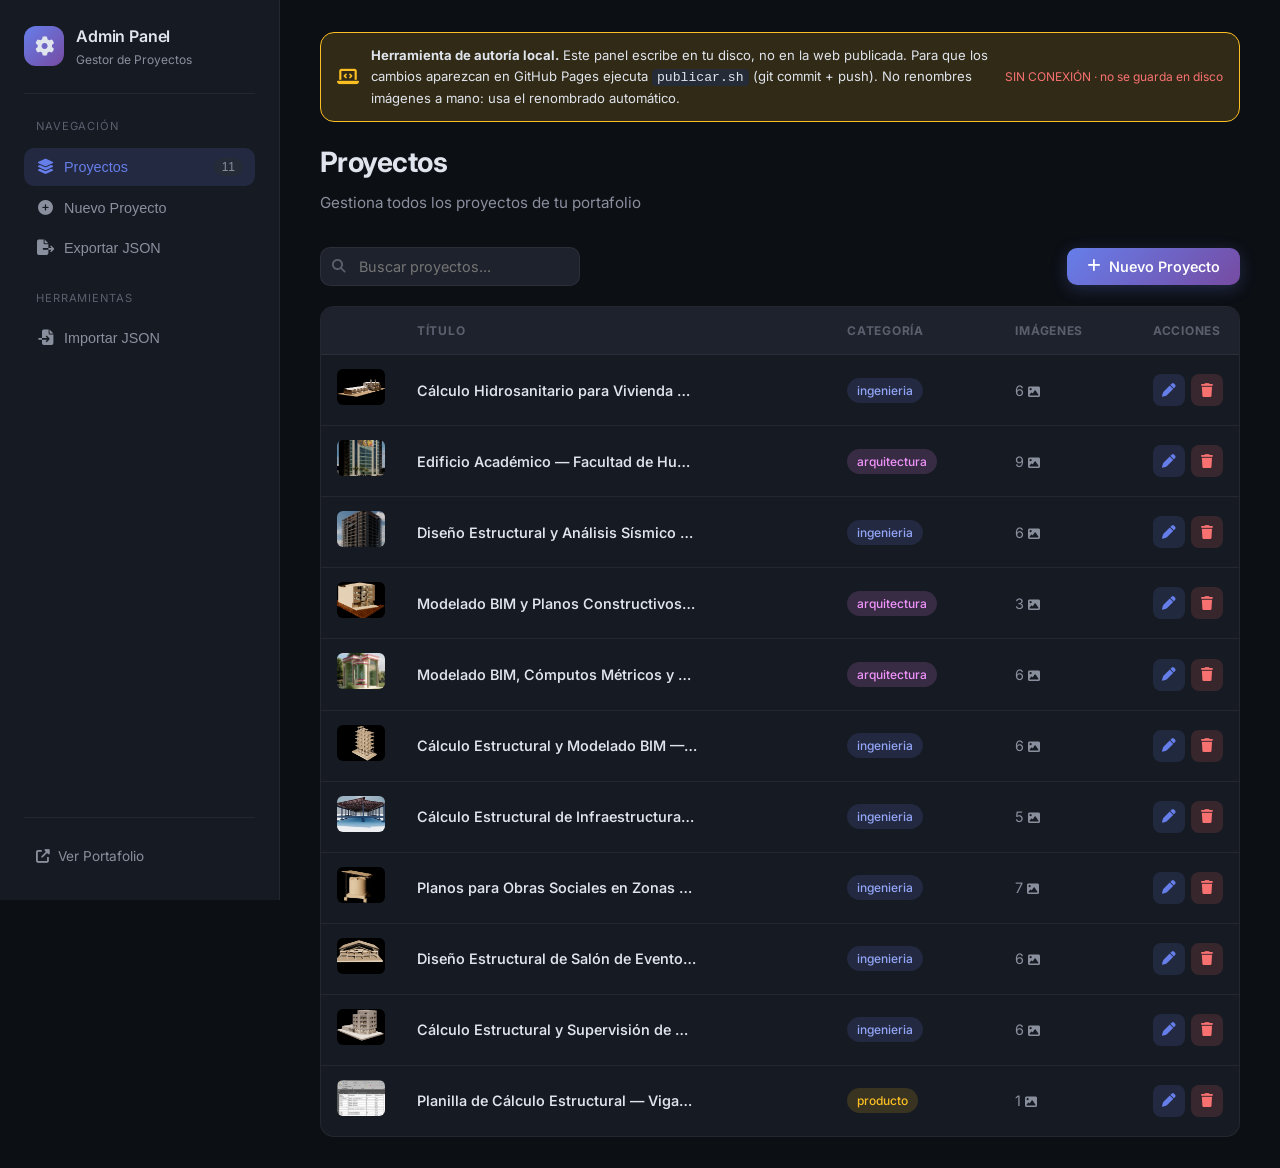
==== commit aed1e6e4: "Actualizar portafolio: 2026-11-14 16:14" ====
--- a/admin.html
+++ b/admin.html
@@ -292,6 +292,16 @@
             box-shadow: 0 6px 24px rgba(52, 211, 153, 0.3);
         }
 
+        .btn-warning {
+            background: linear-gradient(135deg, #b45309, #f59e0b);
+            color: #fff;
+            box-shadow: 0 4px 16px rgba(245, 158, 11, 0.2);
+        }
+
+        .btn-warning:hover {
+            transform: translateY(-1px);
+        }
+
         .btn-danger {
             background: rgba(248, 113, 113, 0.1);
             color: var(--danger);
@@ -1057,7 +1067,7 @@
                             </div>
                             <div class="form-group">
                                 <label for="pImage">Imagen Principal <span class="label-hint">(se autocompleta con la primera importada)</span></label>
-                                <input type="text" class="form-control" id="pImage" placeholder="img/mi-proyecto.jpg" required>
+                                <input type="text" class="form-control" id="pImage" placeholder="img/mi-proyecto.webp" required>
                             </div>
                         </div>
 
@@ -1145,7 +1155,7 @@
                                     <!-- Dynamic gallery items -->
                                 </div>
                                 <div class="gallery-add-row">
-                                    <input type="text" class="form-control" id="galleryInput" placeholder="img/nueva-imagen.jpg">
+                                    <input type="text" class="form-control" id="galleryInput" placeholder="img/nueva-imagen.webp">
                                     <button type="button" class="btn btn-ghost btn-sm" id="addGalleryImg">
                                         <i class="fas fa-plus"></i> Agregar
                                     </button>
@@ -1183,18 +1193,26 @@
                         <button class="btn btn-success" id="btnDownloadJSON">
                             <i class="fas fa-download"></i> Descargar projects.json
                         </button>
+                        <button class="btn btn-warning" id="btnRestoreBackup">
+                            <i class="fas fa-undo"></i> Restaurar respaldo
+                        </button>
                     </div>
+                    <p class="inline-note" style="margin-top:12px">
+                        Antes de cada escritura se guarda el estado anterior en
+                        <code>data/projects.respaldo.json</code>. Ese archivo está en
+                        <code>.gitignore</code> (nunca se publica) y este botón lo recupera.
+                    </p>
                 </div>
 
                 <div class="export-card">
                     <h3><i class="fas fa-question-circle" style="color:var(--warning);margin-right:8px"></i> ¿Cómo actualizar el portafolio?</h3>
-                    <p>Sigue estos pasos para publicar los cambios en GitHub Pages:</p>
+                    <p>Con la carpeta conectada, el panel escribe <code>data/projects.json</code> por ti. Para publicar:</p>
                     <ol style="color:var(--text-muted);font-size:0.9rem;padding-left:20px;line-height:2">
-                        <li>Descarga el archivo <code>projects.json</code> usando el botón de arriba</li>
-                        <li>Reemplaza el archivo <code>data/projects.json</code> en tu repositorio</li>
-                        <li>Asegúrate de subir las imágenes a la carpeta <code>img/</code></li>
-                        <li>Haz commit y push a tu repositorio de GitHub</li>
-                        <li>¡GitHub Pages actualizará automáticamente tu portafolio! 🎉</li>
+                        <li>Conectar «Carpeta del proyecto»: la raíz donde están <code>data/</code> e <code>img/</code></li>
+                        <li>Crear o editar proyectos y pulsar Guardar (el panel valida antes de escribir)</li>
+                        <li>Ejecutar <code>python tools/validar.py</code></li>
+                        <li>Ejecutar <code>bash publicar.sh</code> y dejar que Git pida credenciales</li>
+                        <li>GitHub Pages actualiza <code>https://ingrubenvalero.github.io/portafolio/</code> en 1–2 min</li>
                     </ol>
                 </div>
             </div>
@@ -1232,8 +1250,10 @@
     let importedImages = [];
     let imageDirectoryHandle = null;
     let projectsFileHandle = null;
+    let dataDirectoryHandle = null;
     let currentEditId = null;
     let draggingGalleryIndex = null;
+    let convertingImages = false;
 
     // ===== FILE SYSTEM HANDLE CACHE (IndexedDB) =====
     function openHandlesDB() {
@@ -1311,9 +1331,22 @@
                 const permission = await workspaceHandle.queryPermission({ mode: 'readwrite' });
                 if (permission === 'granted') {
                     const imgHandle = await workspaceHandle.getDirectoryHandle('img', { create: true });
-                    const dataHandle = await workspaceHandle.getDirectoryHandle('data', { create: true });
-                    const projectsHandle = await dataHandle.getFileHandle('projects.json', { create: true });
+                    const dataHandle = await workspaceHandle.getDirectoryHandle('data');
+                    // Sin { create: true }: si el JSON no existe, NO se crea uno vacío.
+                    const projectsHandle = await dataHandle.getFileHandle('projects.json');
+                    const diskText = await (await projectsHandle.getFile()).text();
+                    const diskData = JSON.parse(diskText);
+                    if (validateProjectsPayload(diskData && diskData.projects)) {
+                        throw new Error('data/projects.json no contiene proyectos válidos');
+                    }
+                    // Restaurar la conexión también adopta el disco como fuente de verdad.
+                    if (JSON.stringify(adminProjects) !== JSON.stringify(diskData.projects)) {
+                        adminProjects = diskData.projects;
+                        saveToStorage();
+                        renderProjectList();
+                    }
                     imageDirectoryHandle = imgHandle;
+                    dataDirectoryHandle = dataHandle;
                     projectsFileHandle = projectsHandle;
                     setConnectedNotes(true, true);
                     return;
@@ -1344,12 +1377,18 @@
             const res = await fetch(`data/projects.json?t=${new Date().getTime()}`, { cache: 'no-store' });
             if (res.ok) {
                 const data = await res.json();
-                adminProjects = data.projects || [];
-                loadedFromJson = true;
-                if (storedBefore && storedBefore !== JSON.stringify(adminProjects)) {
-                    showToast('data/projects.json es la fuente de verdad: se descartaron cambios locales sin publicar', 'warning');
+                // Nunca adoptar un JSON vacío o malformado como fuente de verdad:
+                // eso es lo que hacía que un guardado posterior borrara todos los proyectos.
+                if (data && Array.isArray(data.projects) && data.projects.length > 0) {
+                    adminProjects = data.projects;
+                    loadedFromJson = true;
+                    if (storedBefore && storedBefore !== JSON.stringify(adminProjects)) {
+                        showToast('data/projects.json es la fuente de verdad: se descartaron cambios locales sin publicar', 'warning');
+                    }
+                    saveToStorage(); // actualiza el localStorage con la fuente real
+                } else {
+                    showToast('data/projects.json está vacío o no tiene el formato esperado. No se adoptó su contenido.', 'error');
                 }
-                saveToStorage(); // actualiza el localStorage con la fuente real
             }
         } catch(e) {
             console.log('No existing projects.json found or fetch failed', e);
@@ -1482,6 +1521,13 @@
     async function saveProject(e, quiet = false) {
         if (e) e.preventDefault();
 
+        // No guardar a medias mientras se convierten las imágenes a WebP:
+        // el proyecto apuntaría a rutas que todavía no existen en img/.
+        if (convertingImages) {
+            showToast('Espera a que terminen de convertirse las imágenes a WebP', 'warning');
+            return;
+        }
+
         const isEditing = !!currentEditId;
         const category = document.getElementById('pCategory').value;
         const isProduct = category === 'producto';
@@ -1520,30 +1566,56 @@
             if (ytUrl) projectData.youtubeUrl = ytUrl;
         }
 
+        // 1) Validar campos obligatorios ANTES de modificar adminProjects.
+        // Antes se mutaba el array primero: si la validación fallaba, el proyecto
+        // "fantasma" quedaba en memoria y se escribía en el siguiente guardado.
+        const fieldError = validateProjectsPayload([projectData]);
+        if (fieldError) {
+            if (!quiet) showToast(`No se guardó: ${fieldError}`, 'error');
+            return false;
+        }
+
+        // 2) Verificar que las imágenes referenciadas existen antes de tocar el JSON
+        const check = await validateProjectAssets(projectData);
+        if (!check.ok) {
+            if (!quiet) showToast(`Hay ${check.missing.length} imagen(es) que no existen: ${check.missing.slice(0, 2).join(', ')}${check.missing.length > 2 ? '…' : ''}. Corrige las rutas antes de guardar.`, 'error');
+            return false;
+        }
+
+        const snapshot = [...adminProjects];
         const successLabel = isEditing ? 'Proyecto actualizado' : 'Proyecto agregado';
 
         if (isEditing) {
             const idx = adminProjects.findIndex(p => p.id === currentEditId);
-            if (idx !== -1) adminProjects[idx] = projectData;
+            if (idx === -1) {
+                if (!quiet) showToast('No se guardó: el proyecto que editabas ya no existe.', 'error');
+                return false;
+            }
+            adminProjects[idx] = projectData;
         } else {
             adminProjects.push(projectData);
-            if(currentEditId === null) currentEditId = projectData.id; // mantenernos modo edición si es quiet
-        }
-
-        // 1) Verificar que las imágenes referenciadas existen antes de tocar el JSON
-        const check = await validateProjectAssets(projectData);
-        if (!check.ok) {
-            showToast(`Hay ${check.missing.length} imagen(es) que no existen: ${check.missing.slice(0, 2).join(', ')}${check.missing.length > 2 ? '…' : ''}. Corrige las rutas antes de guardar.`, 'error');
-            return;
+            if (currentEditId === null) currentEditId = projectData.id; // mantener modo edición si es quiet
+        }
+
+        // 3) Validar el conjunto completo, no solo el proyecto nuevo
+        const allError = validateProjectsPayload(adminProjects);
+        if (allError) {
+            adminProjects = snapshot;
+            if (!quiet) showToast(`No se guardó: ${allError}`, 'error');
+            return false;
         }
 
         saveToStorage();
 
-        // 2) Escribir en disco. Si no hay carpeta conectada, avisar con claridad y NO fingir éxito
+        // 4) Escribir en disco. Si falla, se revierte TODO (memoria + localStorage).
         const written = await persistProjectsJSON();
         if (!written) {
-            showToast('NO se guardó en disco: conecta «Carpeta del proyecto» o usa «Descargar projects.json»', 'error');
-            return;
+            adminProjects = snapshot;
+            saveToStorage();
+            renderProjectList();
+            // Aunque sea un autoguardado silencioso, un fallo de disco SIEMPRE se avisa.
+            showToast('NO se guardó en disco: el JSON no se modificó. Conecta «Carpeta del proyecto».', 'error');
+            return false;
         }
 
         if (!quiet) {
@@ -1551,6 +1623,7 @@
             resetForm();
             switchView('list');
         }
+        return true;
     }
 
     function editProject(id) {
@@ -1569,11 +1642,18 @@
             '¿Eliminar proyecto?',
             `Se eliminará "${project.title}" permanentemente.`,
             async () => {
+                const snapshot = [...adminProjects];
                 adminProjects = adminProjects.filter(p => p.id !== id);
                 saveToStorage();
-                await persistProjectsJSON();
+                const written = await persistProjectsJSON();
+                if (!written) {
+                    adminProjects = snapshot;
+                    saveToStorage();
+                    showToast('No se eliminó: el JSON no se modificó. Conecta «Carpeta del proyecto».', 'error');
+                } else {
+                    showToast('Proyecto eliminado de data/projects.json. Falta publicar.sh.', 'info');
+                }
                 renderProjectList();
-                showToast('Proyecto eliminado', 'info');
             }
         );
     }
@@ -1787,7 +1867,7 @@
 
         const currentName = getFileName(oldPath);
         const dirPath = getDirectoryPath(oldPath) || 'img/';
-        const requestedName = prompt('Nuevo nombre de archivo (ej: proyecto-01.jpg):', currentName);
+        const requestedName = prompt('Nuevo nombre de archivo (ej: proyecto-01.webp):', currentName);
         if (!requestedName) return;
 
         const cleanName = sanitizeFileName(requestedName);
@@ -1869,7 +1949,7 @@
                 for (let i = 0; i < originalGallery.length; i++) {
                     const oldPath = originalGallery[i];
                     const currentName = getFileName(oldPath);
-                    const ext = (currentName.split('.').pop() || 'jpg').toLowerCase();
+                    const ext = (currentName.split('.').pop() || 'webp').toLowerCase();
                     
                     const baseSlug = buildProjectSlug();
                     const order = String(i + 1).padStart(2, '0');
@@ -1932,7 +2012,7 @@
     }
 
     function buildAutoFileName(file, index) {
-        const ext = (file.name.split('.').pop() || 'jpg').toLowerCase();
+        const ext = (file.name.split('.').pop() || 'webp').toLowerCase();
         const baseSlug = buildProjectSlug();
         const order = String(index + 1).padStart(2, '0');
         return `${baseSlug}-${order}.${ext}`;
@@ -1966,32 +2046,96 @@
         updateImportedFilesUI();
     }
 
-    function processImportedFiles(fileList) {
+    const WEBP_MAX_SIDE = 2400;
+
+    function needsWebPConversion(file) {
+        if (/\.webp$/i.test(file.name) || file.type === 'image/webp') return false;
+        // SVG y GIF animado no se deben rasterizar: perderían vector/animación.
+        if (/\.(svg|gif)$/i.test(file.name) || file.type === 'image/svg+xml' || file.type === 'image/gif') return false;
+        return file.type.startsWith('image/');
+    }
+
+    /* Convierte en el navegador antes de escribir en img/. Los PNG (planos,
+       líneas finas) van a calidad 90; los renders JPG a 82. Si el WebP sale
+       más grande, o el navegador no lo soporta, se conserva el original. */
+    async function convertToWebP(file) {
+        if (!needsWebPConversion(file) || typeof createImageBitmap !== 'function') {
+            return { file, converted: false };
+        }
+        let bitmap = null;
+        try {
+            bitmap = await createImageBitmap(file);
+            const scale = Math.min(1, WEBP_MAX_SIDE / Math.max(bitmap.width, bitmap.height));
+            const width = Math.max(1, Math.round(bitmap.width * scale));
+            const height = Math.max(1, Math.round(bitmap.height * scale));
+            const canvas = document.createElement('canvas');
+            canvas.width = width;
+            canvas.height = height;
+            const ctx = canvas.getContext('2d');
+            if (!ctx) return { file, converted: false };
+            ctx.drawImage(bitmap, 0, 0, width, height);
+            if (bitmap.close) bitmap.close();
+
+            const isPng = file.type === 'image/png' || /\.png$/i.test(file.name);
+            const quality = isPng ? 0.90 : 0.82;
+            const blob = await new Promise(resolve => canvas.toBlob(resolve, 'image/webp', quality));
+            if (!blob || blob.type !== 'image/webp') return { file, converted: false };
+            if (!isPng && blob.size >= file.size) return { file, converted: false };
+
+            const base = file.name.replace(/\.[^.]+$/, '') || 'imagen';
+            return {
+                file: new File([blob], `${base}.webp`, { type: 'image/webp' }),
+                converted: true
+            };
+        } catch (error) {
+            console.warn('No se pudo convertir a WebP; se conserva el original', error);
+            if (bitmap && bitmap.close) bitmap.close();
+            return { file, converted: false };
+        }
+    }
+
+    async function processImportedFiles(fileList) {
+        if (convertingImages) {
+            showToast('Ya hay imágenes convirtiéndose a WebP, espera un momento', 'warning');
+            return;
+        }
         const files = Array.from(fileList || []).filter(file => file.type.startsWith('image/'));
         if (files.length === 0) {
             showToast('No se detectaron imágenes válidas', 'error');
             return;
         }
 
+        convertingImages = true;
+        showToast('Convirtiendo imágenes a WebP…', 'info');
         const startIndex = galleryImages.length;
-        files.forEach((file, fileOffset) => {
-            const finalIndex = startIndex + fileOffset;
-            const fileName = buildAutoFileName(file, finalIndex);
-            const relativePath = `img/${fileName}`;
-
-            const importedItem = {
-                file,
-                previewUrl: URL.createObjectURL(file),
-                originalName: file.name,
-                fileName,
-                relativePath
-            };
-
-            importedImages.push(importedItem);
-            if (!galleryImages.includes(relativePath)) {
-                galleryImages.push(relativePath);
-            }
-        });
+        let convertedCount = 0;
+        try {
+            for (let fileOffset = 0; fileOffset < files.length; fileOffset++) {
+                const result = await convertToWebP(files[fileOffset]);
+                if (result.converted) convertedCount++;
+                const finalIndex = startIndex + fileOffset;
+                // buildAutoFileName toma la extensión del archivo: si se convirtió,
+                // el nombre ya termina en .webp y la ruta del JSON también.
+                const fileName = buildAutoFileName(result.file, finalIndex);
+                const relativePath = `img/${fileName}`;
+
+                const importedItem = {
+                    file: result.file,
+                    previewUrl: URL.createObjectURL(result.file),
+                    originalName: files[fileOffset].name,
+                    fileName,
+                    relativePath,
+                    convertedToWebP: result.converted
+                };
+
+                importedImages.push(importedItem);
+                if (!galleryImages.includes(relativePath)) {
+                    galleryImages.push(relativePath);
+                }
+            }
+        } finally {
+            convertingImages = false;
+        }
 
         if (!document.getElementById('pImage').value.trim() && importedImages[0]) {
             document.getElementById('pImage').value = importedImages[0].relativePath;
@@ -1999,7 +2143,7 @@
 
         renderGallery();
         updateImportedFilesUI();
-        showToast(`${files.length} imagen(es) importadas con nombre automático`, 'success');
+        showToast(`${files.length} imagen(es) importadas · ${convertedCount} convertidas a WebP`, 'success');
     }
 
     function updateImportedFilesUI() {
@@ -2027,7 +2171,8 @@
             </div>
         `).join('');
 
-        importedMeta.textContent = `${importedImages.length} imágenes importadas con renombrado automático`;
+        const webpCount = importedImages.filter(item => item.convertedToWebP).length;
+        importedMeta.textContent = `${importedImages.length} imágenes con nombre automático · ${webpCount} convertidas a WebP`;
     }
 
     function removeImportedImage(index) {
@@ -2058,9 +2203,12 @@
         try {
             imageDirectoryHandle = await window.showDirectoryPicker({ mode: 'readwrite' });
             await saveHandle(IMG_HANDLE_KEY, imageDirectoryHandle);
-            projectsFileHandle = null;
-            setConnectedNotes(true, false);
-            showToast('Carpeta conectada correctamente', 'success');
+            // No desactivar la conexión del JSON: conectar solo img/ no debe
+            // convertir el siguiente guardado en un "no se guardó en disco".
+            setConnectedNotes(true, !!projectsFileHandle);
+            showToast(projectsFileHandle
+                ? 'Carpeta img/ conectada. El JSON sigue sincronizándose.'
+                : 'Carpeta img/ conectada. Falta conectar la carpeta del proyecto para escribir el JSON.', 'success');
         } catch (error) {
             if (error && error.name !== 'AbortError') {
                 showToast('No se pudo conectar la carpeta', 'error');
@@ -2077,20 +2225,39 @@
         try {
             const workspaceHandle = await window.showDirectoryPicker({ mode: 'readwrite' });
             const imgHandle = await workspaceHandle.getDirectoryHandle('img', { create: true });
-            const dataHandle = await workspaceHandle.getDirectoryHandle('data', { create: true });
-            const projectsHandle = await dataHandle.getFileHandle('projects.json', { create: true });
-
+            const dataHandle = await workspaceHandle.getDirectoryHandle('data');
+            // Sin { create: true }: elegir una carpeta equivocada ya no crea un
+            // projects.json vacío que después se escribiría encima del real.
+            const projectsHandle = await dataHandle.getFileHandle('projects.json');
+
+            const diskText = await (await projectsHandle.getFile()).text();
+            const diskData = JSON.parse(diskText);
+            const diskError = validateProjectsPayload(diskData && diskData.projects);
+            if (diskError) {
+                showToast(`No se conectó: data/projects.json no es válido (${diskError}). El archivo no se modificó.`, 'error');
+                return;
+            }
+
+            const hadLocal = adminProjects.length;
             imageDirectoryHandle = imgHandle;
+            dataDirectoryHandle = dataHandle;
             projectsFileHandle = projectsHandle;
             await saveHandle(WORKSPACE_HANDLE_KEY, workspaceHandle);
 
+            // CONECTAR ES SOLO LECTURA: el disco manda y NO se escribe nada.
+            // Antes aquí se llamaba a persistProjectsJSON() y, si la memoria
+            // venía de un localStorage viejo o vacío, vaciaba el JSON real.
+            if (JSON.stringify(adminProjects) !== JSON.stringify(diskData.projects)) {
+                showToast(`Se cargaron ${diskData.projects.length} proyectos desde disco (había ${hadLocal} en memoria).`, 'info');
+            }
+            adminProjects = diskData.projects;
+            saveToStorage();
+            renderProjectList();
             setConnectedNotes(true, true);
-
-            showToast('Carpeta del proyecto conectada. Auto-sync activado.', 'success');
-            await persistProjectsJSON();
+            showToast('Carpeta conectada. data/projects.json se leyó SIN modificarlo.', 'success');
         } catch (error) {
             if (error && error.name !== 'AbortError') {
-                showToast('No se pudo conectar la carpeta del proyecto', 'error');
+                showToast('No se pudo conectar: selecciona la RAÍZ del proyecto (donde están data/ e img/). El JSON no se modificó.', 'error');
             }
         }
     }
@@ -2134,11 +2301,86 @@
         return { ok: missing.length === 0, missing, skipped: false };
     }
 
-    async function persistProjectsJSON() {
+    /* Validación dura: si algo de esto falla, NO se abre el writable.
+       createWritable() trunca el archivo, así que validar después ya es tarde. */
+    function validateProjectsPayload(projects) {
+        if (!Array.isArray(projects)) return 'el contenido no es una lista de proyectos';
+        if (projects.length === 0) return 'la lista está vacía (0 proyectos): no se permite borrar todo el JSON';
+        const seen = new Set();
+        for (const p of projects) {
+            if (!p || typeof p !== 'object') return 'hay una entrada que no es un proyecto válido';
+            if (p.id === undefined || p.id === null || p.id === '') return 'hay un proyecto sin id';
+            if (seen.has(p.id)) return `id duplicado: ${p.id}`;
+            seen.add(p.id);
+            for (const field of ['title', 'image', 'category']) {
+                if (!p[field] || !String(p[field]).trim()) return `proyecto ${p.id}: falta '${field}'`;
+            }
+            if (!Array.isArray(p.gallery) || p.gallery.length === 0) return `proyecto ${p.id}: galería vacía`;
+            if (p.gallery.some(path => !path || !String(path).trim())) return `proyecto ${p.id}: hay una ruta de imagen vacía`;
+        }
+        return null;
+    }
+
+    async function readProjectsFromDisk() {
+        if (!projectsFileHandle) return null;
+        try {
+            const text = await (await projectsFileHandle.getFile()).text();
+            if (!text.trim()) return null;
+            const data = JSON.parse(text);
+            return Array.isArray(data.projects) ? data.projects : null;
+        } catch (e) {
+            return null;
+        }
+    }
+
+    /* Copia el JSON válido actual a data/projects.respaldo.json ANTES de escribir.
+       Ese archivo está excluido en .gitignore, así que nunca se publica. */
+    async function writeProjectsBackup() {
+        if (!dataDirectoryHandle || !projectsFileHandle) return false;
+        try {
+            const text = await (await projectsFileHandle.getFile()).text();
+            if (!text.trim()) return false;
+            const parsed = JSON.parse(text);
+            if (!parsed || !Array.isArray(parsed.projects) || parsed.projects.length === 0) return false;
+            const backupHandle = await dataDirectoryHandle.getFileHandle('projects.respaldo.json', { create: true });
+            const writable = await backupHandle.createWritable();
+            await writable.write(text);
+            await writable.close();
+            return true;
+        } catch (e) {
+            console.warn('No se pudo crear data/projects.respaldo.json', e);
+            return false;
+        }
+    }
+
+    async function persistProjectsJSON(options = {}) {
         if (!projectsFileHandle) {
             setConnectedNotes(!!imageDirectoryHandle, false);
             return false;
         }
+
+        const payloadError = validateProjectsPayload(adminProjects);
+        if (payloadError) {
+            showToast(`No se escribió el JSON: ${payloadError}.`, 'error');
+            return false;
+        }
+
+        const previous = await readProjectsFromDisk();
+        // Guardia contra pérdidas masivas. Borrar 1 proyecto de 11 NO avisa.
+        if (previous && previous.length > 0 &&
+            (adminProjects.length === 0 || adminProjects.length < Math.ceil(previous.length * 0.5))) {
+            const confirmed = window.confirm(
+                `El JSON en disco tiene ${previous.length} proyectos y vas a dejar ${adminProjects.length}. ` +
+                '¿Seguro que quieres continuar? Cancela y usa «Restaurar respaldo» si fue un error.'
+            );
+            if (!confirmed) {
+                showToast('Escritura cancelada. data/projects.json no se tocó.', 'info');
+                return false;
+            }
+        }
+
+        // Respaldo ANTES de abrir el writable, porque createWritable trunca.
+        if (!options.skipBackup) await writeProjectsBackup();
 
         try {
             const writable = await projectsFileHandle.createWritable();
@@ -2147,8 +2389,48 @@
             return true;
         } catch (error) {
             console.error(error);
-            showToast('No se pudo actualizar data/projects.json automáticamente', 'error');
+            showToast('No se pudo actualizar data/projects.json. Hay una copia en data/projects.respaldo.json.', 'error');
             return false;
+        }
+    }
+
+    async function restoreProjectsBackup() {
+        if (!dataDirectoryHandle) {
+            showToast('Conecta primero la «Carpeta del proyecto».', 'error');
+            return;
+        }
+        try {
+            const backupHandle = await dataDirectoryHandle.getFileHandle('projects.respaldo.json');
+            const text = await (await backupHandle.getFile()).text();
+            const data = JSON.parse(text);
+            const err = validateProjectsPayload(data && data.projects);
+            if (err) {
+                showToast(`El respaldo no es válido: ${err}.`, 'error');
+                return;
+            }
+            showConfirm(
+                '¿Restaurar el respaldo?',
+                `Se reemplazarán los ${adminProjects.length} proyectos actuales por los ${data.projects.length} de data/projects.respaldo.json.`,
+                async () => {
+                    const snapshot = [...adminProjects];
+                    adminProjects = data.projects;
+                    saveToStorage();
+                    const ok = await persistProjectsJSON({ skipBackup: true });
+                    if (!ok) {
+                        adminProjects = snapshot;
+                        saveToStorage();
+                        showToast('No se pudo restaurar; se mantiene el estado anterior.', 'error');
+                        return;
+                    }
+                    renderProjectList();
+                    updateJSONPreview();
+                    showToast(`Respaldo restaurado: ${data.projects.length} proyectos.`, 'success');
+                },
+                'Restaurar',
+                'btn-success'
+            );
+        } catch (e) {
+            showToast('No hay un respaldo válido en data/projects.respaldo.json.', 'error');
         }
     }
 
@@ -2190,21 +2472,40 @@
     function importJSON(file) {
         const reader = new FileReader();
         reader.onload = async (e) => {
+            let data;
             try {
-                const data = JSON.parse(e.target.result);
-                if (data.projects && Array.isArray(data.projects)) {
-                    adminProjects = data.projects;
-                    saveToStorage();
-                    await persistProjectsJSON();
-                    renderProjectList();
-                    showToast(`${data.projects.length} proyectos importados`, 'success');
-                    switchView('list');
-                } else {
-                    showToast('El archivo no tiene formato válido', 'error');
-                }
-            } catch(err) {
-                showToast('Error al leer el archivo JSON', 'error');
-            }
+                data = JSON.parse(e.target.result);
+            } catch (err) {
+                showToast('No es un JSON válido. data/projects.json no se tocó.', 'error');
+                return;
+            }
+
+            // Antes un {"projects": []} pasaba el filtro y vaciaba el JSON real.
+            const err = validateProjectsPayload(data && data.projects);
+            if (err) {
+                showToast(`Importación rechazada: ${err}. data/projects.json no se tocó.`, 'error');
+                return;
+            }
+            if (!projectsFileHandle) {
+                showToast('Importación cancelada: conecta «Carpeta del proyecto» para poder escribir el JSON.', 'error');
+                return;
+            }
+
+            const snapshot = [...adminProjects];
+            adminProjects = data.projects;
+            saveToStorage();
+            const written = await persistProjectsJSON();
+            if (!written) {
+                adminProjects = snapshot;
+                saveToStorage();
+                renderProjectList();
+                showToast('No se importó: data/projects.json no se modificó.', 'error');
+                return;
+            }
+            renderProjectList();
+            updateJSONPreview();
+            showToast(`${data.projects.length} proyectos importados en data/projects.json. Falta publicar.sh.`, 'success');
+            switchView('list');
         };
         reader.readAsText(file);
     }
@@ -2384,6 +2685,7 @@
         // Export
         document.getElementById('btnCopyJSON').addEventListener('click', copyJSON);
         document.getElementById('btnDownloadJSON').addEventListener('click', downloadJSON);
+        document.getElementById('btnRestoreBackup').addEventListener('click', restoreProjectsBackup);
 
         // Import
         document.getElementById('btnImportJSON').addEventListener('click', () => {
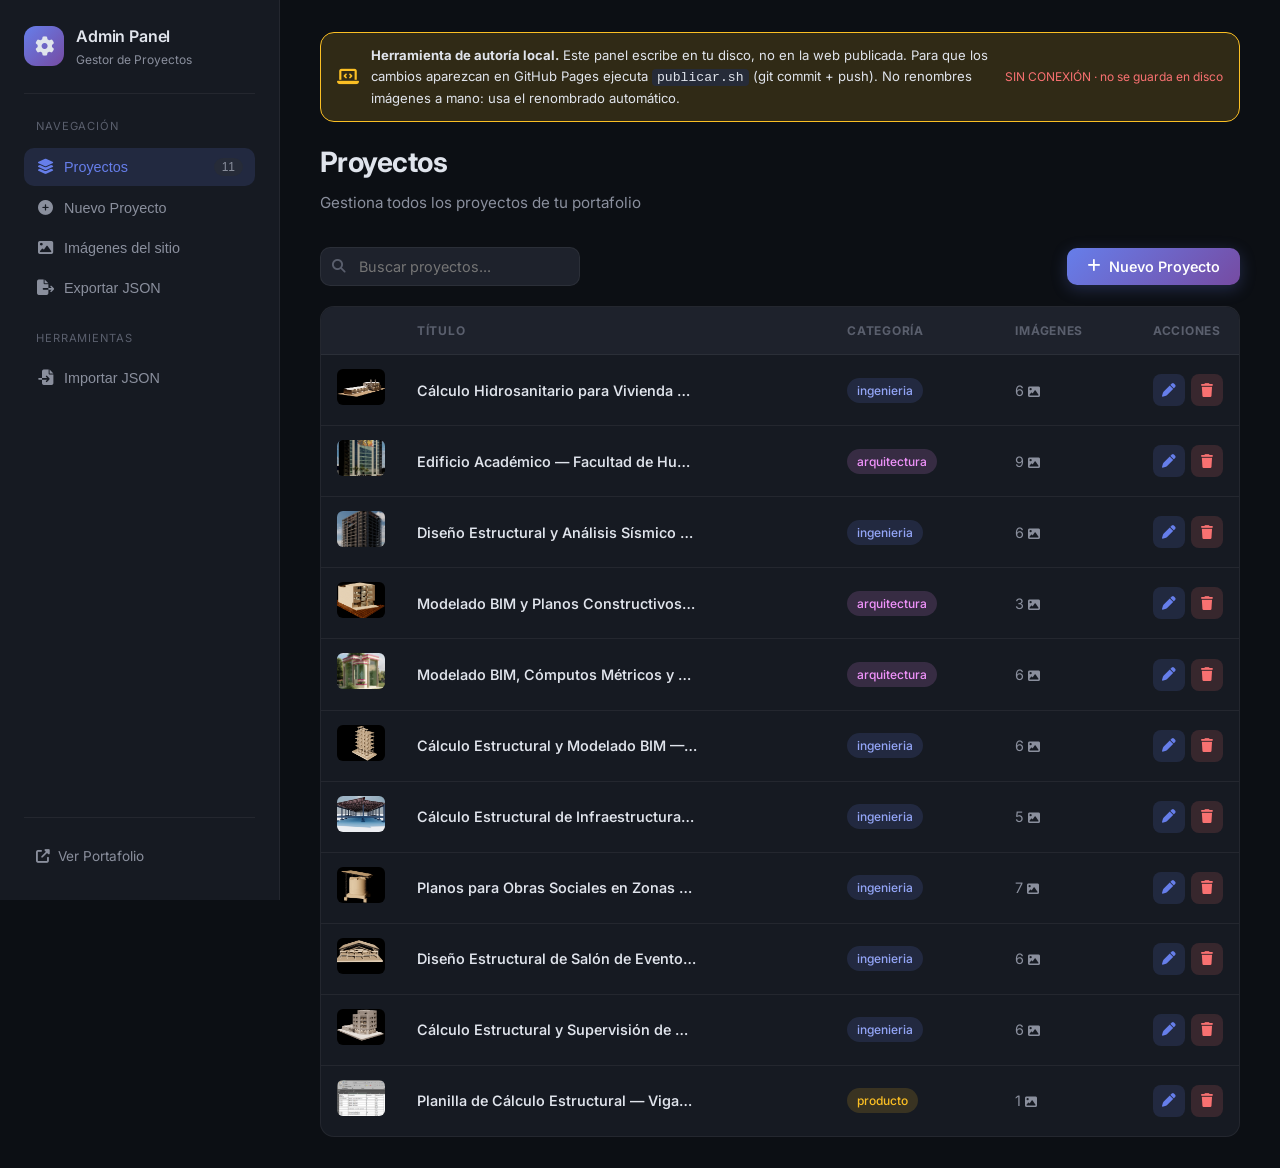
==== commit 32b1b7cc: "Actualizar portafolio: 2026-11-14 16:50" ====
--- a/admin.html
+++ b/admin.html
@@ -787,6 +787,34 @@
             border-top: 1px solid var(--border);
         }
 
+        /* ===== SITE IMAGES VIEW ===== */
+        .site-slot {
+            display: grid;
+            grid-template-columns: 132px minmax(0, 1fr) auto;
+            gap: 18px;
+            align-items: center;
+            padding: 16px 0;
+            border-bottom: 1px solid var(--border);
+        }
+        .site-slot:last-child { border-bottom: 0; }
+        .site-slot-preview {
+            width: 132px; height: 88px; object-fit: cover;
+            border-radius: 8px; border: 1px solid var(--border);
+            background: var(--surface-3);
+        }
+        .site-slot-info { min-width: 0; }
+        .site-slot-info strong { display: block; font-size: 0.92rem; margin-bottom: 4px; }
+        .site-slot-info span { display: block; font-size: 0.76rem; color: var(--text-muted); margin-bottom: 8px; line-height: 1.5; }
+        .site-slot-actions { display: flex; flex-direction: column; gap: 8px; }
+        .site-slot-actions .btn { white-space: nowrap; font-size: 0.76rem; padding: 8px 14px; }
+        .site-file-label { display: inline-block; cursor: pointer; }
+        .site-file-label input { display: none; }
+        @media (max-width: 900px) {
+            .site-slot { grid-template-columns: 100px minmax(0, 1fr); }
+            .site-slot-preview { width: 100px; height: 70px; }
+            .site-slot-actions { grid-column: 1 / -1; flex-direction: row; flex-wrap: wrap; }
+        }
+
         /* ===== EXPORT VIEW ===== */
         .export-card {
             background: var(--surface);
@@ -963,6 +991,9 @@
                 </button>
                 <button class="sidebar-link" data-view="add">
                     <i class="fas fa-plus-circle"></i> Nuevo Proyecto
+                </button>
+                <button class="sidebar-link" data-view="site">
+                    <i class="fas fa-image"></i> Imágenes del sitio
                 </button>
                 <button class="sidebar-link" data-view="export">
                     <i class="fas fa-file-export"></i> Exportar JSON
@@ -1176,6 +1207,42 @@
             </div>
 
             <!-- ======= EXPORT VIEW ======= -->
+            <!-- ======= SITE IMAGES VIEW ======= -->
+            <div class="view" id="view-site">
+                <div class="page-header">
+                    <h1>Imágenes del sitio</h1>
+                    <p>Cambia la portada principal, tu foto de perfil y el resto de imágenes fijas</p>
+                </div>
+
+                <div class="export-card">
+                    <h3><i class="fas fa-image" style="color:var(--primary);margin-right:8px"></i> Imágenes configurables</h3>
+                    <p>Estas rutas se guardan en <code>data/site.json</code>. El panel convierte la imagen a WebP,
+                       la escribe en <code>img/</code> y actualiza la configuración. Pulsa <strong>Guardar ruta</strong>
+                       si prefieres escribir a mano la ruta de una imagen que ya exista.</p>
+                    <p id="siteConnectionNote" class="inline-note">Comprobando conexión…</p>
+                    <div id="siteSlots"></div>
+                    <p class="inline-note">
+                        Al cambiar la <strong>foto de perfil</strong> también se regenera
+                        <code>img/Ruben_traje.jpg</code>, que es la vista previa de WhatsApp/LinkedIn
+                        (<code>og:image</code>). Ese archivo debe seguir siendo JPG porque los rastreadores
+                        sociales no ejecutan JavaScript.
+                    </p>
+                </div>
+
+                <div class="export-card">
+                    <h3><i class="fas fa-circle-info" style="color:var(--warning);margin-right:8px"></i> Criterio para la portada</h3>
+                    <p>La portada va a sangre con un desvanecimiento oscuro de izquierda a derecha y el
+                       titular encima. Conviene dejar el motivo a la derecha y la zona izquierda oscura o
+                       despejada. Se recomienda una imagen horizontal de al menos 1600 px de ancho.
+                       El panel la limita a 2400 px y la convierte a WebP calidad 82.</p>
+                    <ol style="color:var(--text-muted);font-size:0.9rem;padding-left:20px;line-height:2">
+                        <li>Conectar «Carpeta del proyecto» (la raíz con <code>data/</code> e <code>img/</code>)</li>
+                        <li>Subir la imagen o guardar una ruta existente</li>
+                        <li>Ejecutar <code>python tools/validar.py</code> y <code>bash publicar.sh</code></li>
+                    </ol>
+                </div>
+            </div>
+
             <div class="view" id="view-export">
                 <div class="page-header">
                     <h1>Exportar Proyectos</h1>
@@ -1255,6 +1322,24 @@
     let draggingGalleryIndex = null;
     let convertingImages = false;
 
+    /* --- Imágenes fijas del sitio (data/site.json) --- */
+    const SITE_SLOTS = [
+        { key: 'hero',      label: 'Portada principal',        hint: 'Imagen a sangre detrás del titular. Horizontal, motivo a la derecha.' },
+        { key: 'heroFloat', label: 'Tarjeta flotante del hero', hint: 'Pequeña vista que acompaña al bloque «Modelado BIM».', },
+        { key: 'portrait',  label: 'Foto de perfil',           hint: 'Retrato de la sección «Sobre mí». También regenera la vista previa og:image.' },
+        { key: 'cta',       label: 'Bloque de contacto',       hint: 'Imagen de fondo del bloque oscuro «Solicitar presupuesto».' }
+    ];
+    const SITE_DEFAULT_IMAGES = {
+        hero: 'img/calculo-hidrosanitario-para-vivienda-de-alquiler-e-1-07.webp',
+        heroFloat: 'img/CUBIERTA-AGRO3-min.webp',
+        portrait: 'img/Ruben_traje.webp',
+        cta: 'img/calculo-estructural-y-modelado-bim-de-edificio-mul-6-01.webp'
+    };
+    const OG_IMAGE_NAME = 'Ruben_traje.jpg';
+    const SITE_PATH_RE = /^img\/[A-Za-z0-9._%\-/]+\.(?:webp|png|jpe?g|svg|gif)$/i;
+    let siteConfig = { images: { ...SITE_DEFAULT_IMAGES } };
+    let siteFileHandle = null;
+
     // ===== FILE SYSTEM HANDLE CACHE (IndexedDB) =====
     function openHandlesDB() {
         return new Promise((resolve, reject) => {
@@ -1318,6 +1403,259 @@
                 : 'SIN CONEXIÓN · no se guarda en disco';
             stateEl.style.color = isJsonConnected ? 'var(--success)' : 'var(--danger)';
         }
+        updateSiteConnectionNote();
+    }
+
+    /* ============================================================
+       IMÁGENES DEL SITIO: config en data/site.json + escritura segura
+       ============================================================ */
+    function escapeAttr(value) {
+        return String(value == null ? '' : value)
+            .replace(/&/g, '&amp;').replace(/"/g, '&quot;')
+            .replace(/</g, '&lt;').replace(/>/g, '&gt;');
+    }
+
+    function validateSiteConfig(config) {
+        if (!config || !config.images || typeof config.images !== 'object') {
+            return 'falta el objeto images';
+        }
+        for (const slot of SITE_SLOTS) {
+            const value = config.images[slot.key];
+            if (!value || typeof value !== 'string' || !SITE_PATH_RE.test(value.trim())) {
+                return `ruta inválida en «${slot.label}» (debe empezar por img/ y ser una imagen)`;
+            }
+        }
+        return null;
+    }
+
+    function updateSiteConnectionNote() {
+        const note = document.getElementById('siteConnectionNote');
+        if (!note) return;
+        const ready = !!(imageDirectoryHandle && siteFileHandle && dataDirectoryHandle);
+        note.textContent = ready
+            ? 'Conectado · los cambios se escriben en img/ y data/site.json.'
+            : 'SIN CONEXIÓN: pulsa «Conectar carpeta del proyecto» (raíz con data/ e img/) para poder guardar.';
+        note.style.color = ready ? 'var(--success)' : 'var(--danger)';
+    }
+
+    function renderSiteSlots() {
+        const host = document.getElementById('siteSlots');
+        if (!host) return;
+        host.innerHTML = SITE_SLOTS.map((slot) => {
+            const path = siteConfig.images[slot.key] || SITE_DEFAULT_IMAGES[slot.key];
+            return `
+                <div class="site-slot" data-slot="${slot.key}">
+                    <img class="site-slot-preview" src="${escapeAttr(path)}" alt="" loading="lazy">
+                    <div class="site-slot-info">
+                        <strong>${escapeAttr(slot.label)}</strong>
+                        <span>${escapeAttr(slot.hint)}</span>
+                        <input type="text" class="form-control site-slot-path"
+                               value="${escapeAttr(path)}" aria-label="Ruta de ${escapeAttr(slot.label)}">
+                    </div>
+                    <div class="site-slot-actions">
+                        <label class="btn btn-primary site-file-label">Subir imagen
+                            <input type="file" accept="image/*" data-site-upload="${slot.key}">
+                        </label>
+                        <button type="button" class="btn btn-ghost" data-site-save="${slot.key}">Guardar ruta</button>
+                    </div>
+                </div>`;
+        }).join('');
+        updateSiteConnectionNote();
+    }
+
+    async function loadSiteConfig() {
+        try {
+            const res = await fetch(`data/site.json?t=${Date.now()}`, { cache: 'no-store' });
+            if (!res.ok) return;
+            const data = await res.json();
+            if (!validateSiteConfig(data)) siteConfig = { images: { ...data.images } };
+        } catch (e) {
+            console.warn('No se pudo leer data/site.json; se usan los valores del HTML', e);
+        }
+        renderSiteSlots();
+    }
+
+    async function adoptSiteFromDisk() {
+        if (!siteFileHandle) return;
+        try {
+            const text = await (await siteFileHandle.getFile()).text();
+            const data = JSON.parse(text);
+            if (!validateSiteConfig(data)) {
+                siteConfig = { images: { ...data.images } };
+                renderSiteSlots();
+            }
+        } catch (e) {
+            console.warn('data/site.json del disco no es válido; se conserva la config en memoria', e);
+        }
+    }
+
+    async function sitePathExists(path) {
+        try {
+            const res = await fetch(path, { method: 'HEAD', cache: 'no-store' });
+            return res.ok;
+        } catch (e) {
+            return false;
+        }
+    }
+
+    async function writeSiteBackup() {
+        if (!dataDirectoryHandle || !siteFileHandle) return false;
+        try {
+            const text = await (await siteFileHandle.getFile()).text();
+            if (!text.trim()) return false;
+            if (validateSiteConfig(JSON.parse(text))) return false;
+            const backup = await dataDirectoryHandle.getFileHandle('site.respaldo.json', { create: true });
+            const writable = await backup.createWritable();
+            await writable.write(text);
+            await writable.close();
+            return true;
+        } catch (e) {
+            console.warn('No se pudo crear data/site.respaldo.json', e);
+            return false;
+        }
+    }
+
+    async function persistSiteJSON() {
+        if (!siteFileHandle || !dataDirectoryHandle) {
+            showToast('NO se guardó: conecta «Carpeta del proyecto». data/site.json no se tocó.', 'error');
+            return false;
+        }
+        const error = validateSiteConfig(siteConfig);
+        if (error) {
+            showToast(`No se escribió data/site.json: ${error}.`, 'error');
+            return false;
+        }
+        if (!await writeSiteBackup()) {
+            showToast('No se pudo crear el respaldo; data/site.json no se tocó.', 'error');
+            return false;
+        }
+        try {
+            const writable = await siteFileHandle.createWritable();
+            await writable.write(JSON.stringify(siteConfig, null, 4) + '\n');
+            await writable.close();
+            return true;
+        } catch (e) {
+            console.error(e);
+            showToast('No se pudo actualizar data/site.json. Hay una copia en data/site.respaldo.json.', 'error');
+            return false;
+        }
+    }
+
+    /* Genera el JPG de og:image a partir del archivo original (sin pérdida doble). */
+    async function makeOgJpeg(file) {
+        if (typeof createImageBitmap !== 'function') return null;
+        let bitmap = null;
+        try {
+            bitmap = await createImageBitmap(file);
+            const scale = Math.min(1, 1200 / Math.max(bitmap.width, bitmap.height));
+            const canvas = document.createElement('canvas');
+            canvas.width = Math.max(1, Math.round(bitmap.width * scale));
+            canvas.height = Math.max(1, Math.round(bitmap.height * scale));
+            const ctx = canvas.getContext('2d');
+            if (!ctx) return null;
+            ctx.fillStyle = '#FFFFFF';
+            ctx.fillRect(0, 0, canvas.width, canvas.height);
+            ctx.drawImage(bitmap, 0, 0, canvas.width, canvas.height);
+            if (bitmap.close) bitmap.close();
+            const blob = await new Promise(resolve => canvas.toBlob(resolve, 'image/jpeg', 0.86));
+            if (!blob) return null;
+            return new File([blob], OG_IMAGE_NAME, { type: 'image/jpeg' });
+        } catch (e) {
+            if (bitmap && bitmap.close) bitmap.close();
+            console.warn('No se pudo generar og:image', e);
+            return null;
+        }
+    }
+
+    async function changeSiteImage(slotKey, file) {
+        const slot = SITE_SLOTS.find(s => s.key === slotKey);
+        if (!slot || !file) return;
+        if (!imageDirectoryHandle || !siteFileHandle || !dataDirectoryHandle) {
+            showToast('Conecta «Carpeta del proyecto» antes de cambiar imágenes del sitio.', 'error');
+            return;
+        }
+
+        showToast('Convirtiendo imagen a WebP…', 'info');
+        const result = await convertToWebP(file);
+        const ext = (result.file.name.split('.').pop() || 'webp').toLowerCase();
+        const fileName = `sitio-${slotKey}.${ext}`;
+        try {
+            const handle = await imageDirectoryHandle.getFileHandle(fileName, { create: true });
+            const writable = await handle.createWritable();
+            await writable.write(result.file);
+            await writable.close();
+        } catch (e) {
+            console.error(e);
+            showToast('No se pudo escribir la imagen en img/. data/site.json no se tocó.', 'error');
+            return;
+        }
+
+        if (slotKey === 'portrait') {
+            const jpeg = await makeOgJpeg(file);
+            if (jpeg) {
+                try {
+                    const handle = await imageDirectoryHandle.getFileHandle(OG_IMAGE_NAME, { create: true });
+                    const writable = await handle.createWritable();
+                    await writable.write(jpeg);
+                    await writable.close();
+                } catch (e) {
+                    console.warn(e);
+                    showToast('La foto se guardó, pero no se pudo actualizar og:image (JPG).', 'warning');
+                }
+            }
+        }
+
+        const next = { images: { ...siteConfig.images, [slotKey]: `img/${fileName}` } };
+        const error = validateSiteConfig(next);
+        if (error) {
+            showToast(`No se actualizó la configuración: ${error}.`, 'error');
+            return;
+        }
+        const previous = siteConfig;
+        siteConfig = next;
+        const written = await persistSiteJSON();
+        if (!written) siteConfig = previous; // rollback: no apuntar a nada no confirmado
+        renderSiteSlots();
+        if (written) showToast(`${slot.label} actualizada. Ejecuta validar.py y publicar.sh.`, 'success');
+    }
+
+    async function saveSitePath(slotKey) {
+        const row = document.querySelector(`.site-slot[data-slot="${slotKey}"]`);
+        const value = row ? (row.querySelector('.site-slot-path')?.value || '').trim() : '';
+        const next = { images: { ...siteConfig.images, [slotKey]: value } };
+        const error = validateSiteConfig(next);
+        if (error) {
+            showToast(`Ruta no válida: ${error}.`, 'error');
+            return;
+        }
+        if (!await sitePathExists(value)) {
+            showToast(`No existe ${value} en img/. Copia la imagen antes de guardar la ruta.`, 'error');
+            return;
+        }
+        const previous = siteConfig;
+        siteConfig = next;
+        const written = await persistSiteJSON();
+        if (!written) siteConfig = previous;
+        renderSiteSlots();
+        if (written) showToast('Ruta guardada en data/site.json. Falta publicar.', 'success');
+    }
+
+    /* Delegación: las filas se regeneran al renderizar, así que los listeners
+       van en el contenedor y no en cada botón. */
+    function setupSiteListeners() {
+        const host = document.getElementById('siteSlots');
+        if (!host) return;
+        host.addEventListener('change', (event) => {
+            const input = event.target.closest('[data-site-upload]');
+            if (!input || !input.files || !input.files[0]) return;
+            const file = input.files[0];
+            input.value = '';
+            changeSiteImage(input.dataset.siteUpload, file);
+        });
+        host.addEventListener('click', (event) => {
+            const button = event.target.closest('[data-site-save]');
+            if (button) saveSitePath(button.dataset.siteSave);
+        });
     }
 
     async function restoreSavedConnections() {
@@ -1348,7 +1686,10 @@
                     imageDirectoryHandle = imgHandle;
                     dataDirectoryHandle = dataHandle;
                     projectsFileHandle = projectsHandle;
+                    try { siteFileHandle = await dataHandle.getFileHandle('site.json'); }
+                    catch (e) { siteFileHandle = null; }
                     setConnectedNotes(true, true);
+                    adoptSiteFromDisk();
                     return;
                 }
             }
@@ -1407,7 +1748,9 @@
         }
 
         renderProjectList();
+        await loadSiteConfig();
         setupEventListeners();
+        setupSiteListeners();
         await restoreSavedConnections();
     });
 
@@ -1433,6 +1776,9 @@
         }
         if (viewId === 'list') {
             renderProjectList();
+        }
+        if (viewId === 'site') {
+            renderSiteSlots();
         }
     }
 
@@ -2203,6 +2549,9 @@
         try {
             imageDirectoryHandle = await window.showDirectoryPicker({ mode: 'readwrite' });
             await saveHandle(IMG_HANDLE_KEY, imageDirectoryHandle);
+            // Si se cambia la carpeta img/, la configuración del sitio ya no
+            // apunta al mismo árbol: exigir reconectar la raíz antes de escribirla.
+            siteFileHandle = null;
             // No desactivar la conexión del JSON: conectar solo img/ no debe
             // convertir el siguiente guardado en un "no se guardó en disco".
             setConnectedNotes(true, !!projectsFileHandle);
@@ -2242,6 +2591,9 @@
             imageDirectoryHandle = imgHandle;
             dataDirectoryHandle = dataHandle;
             projectsFileHandle = projectsHandle;
+            // site.json también se lee desde disco: nunca se crea vacío.
+            try { siteFileHandle = await dataHandle.getFileHandle('site.json'); }
+            catch (e) { siteFileHandle = null; }
             await saveHandle(WORKSPACE_HANDLE_KEY, workspaceHandle);
 
             // CONECTAR ES SOLO LECTURA: el disco manda y NO se escribe nada.
@@ -2254,6 +2606,7 @@
             saveToStorage();
             renderProjectList();
             setConnectedNotes(true, true);
+            adoptSiteFromDisk();
             showToast('Carpeta conectada. data/projects.json se leyó SIN modificarlo.', 'success');
         } catch (error) {
             if (error && error.name !== 'AbortError') {
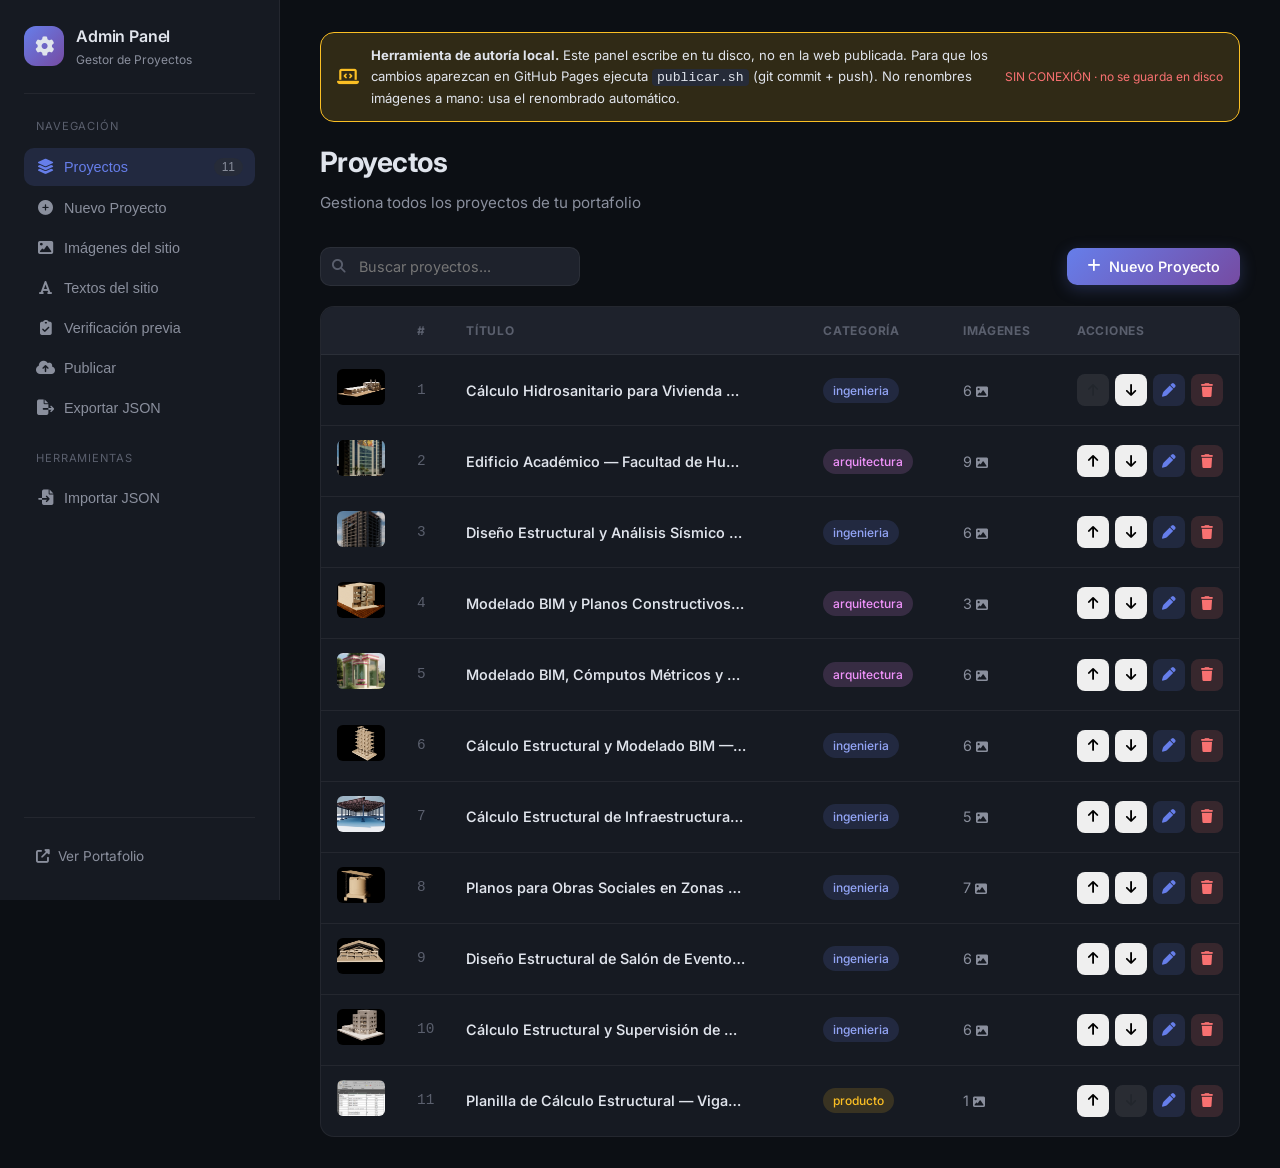
==== commit 88e554dd: "Actualizar portafolio: 2026-11-15 12:44" ====
--- a/admin.html
+++ b/admin.html
@@ -421,6 +421,17 @@
             background: rgba(248, 113, 113, 0.25);
         }
 
+        .table-action-btn:disabled {
+            opacity: 0.3;
+            cursor: not-allowed;
+        }
+
+        .row-order {
+            font-family: var(--mono, monospace);
+            font-size: 0.78rem;
+            color: var(--text-dim);
+        }
+
         /* ===== FORM ===== */
         .form-card {
             background: var(--surface);
@@ -815,6 +826,40 @@
             .site-slot-actions { grid-column: 1 / -1; flex-direction: row; flex-wrap: wrap; }
         }
 
+        /* ===== SITE CONTENT VIEW ===== */
+        .content-group {
+            border: 1px solid var(--border); border-radius: var(--radius-sm);
+            padding: 16px 18px 4px; margin: 0 0 18px;
+        }
+        .content-group legend {
+            font-size: 0.82rem; font-weight: 600; letter-spacing: 0.04em;
+            text-transform: uppercase; color: var(--primary); padding: 0 8px;
+        }
+        .content-group .form-group { margin-bottom: 14px; }
+        .content-group .label-hint { display: block; margin-top: 5px; font-size: 0.72rem; color: var(--text-dim); }
+
+        /* ===== PREFLIGHT REPORT ===== */
+        .check-report { margin-top: 18px; }
+        .check-summary {
+            padding: 12px 16px; border-radius: var(--radius); font-size: 0.9rem;
+            border: 1px solid var(--success); background: var(--success-glow, rgba(46,160,96,.12));
+            margin-bottom: 14px;
+        }
+        .check-summary.has-errors { border-color: var(--danger); background: var(--danger-glow, rgba(200,60,60,.12)); }
+        .check-report h4 { font-size: 0.86rem; margin: 16px 0 8px; }
+        .check-report h4.check-error { color: var(--danger); }
+        .check-report h4.check-warn { color: var(--warning); }
+        .check-report h4.check-ok { color: var(--success); }
+        .check-report ul { margin: 0; padding-left: 20px; }
+        .check-report li { font-size: 0.82rem; color: var(--text-muted); line-height: 1.8; word-break: break-word; }
+        .orphan-list {
+            list-style: none; margin: 10px 0 14px; padding: 10px 14px; max-height: 260px; overflow: auto;
+            border: 1px solid var(--border); border-radius: var(--radius-sm);
+            font-family: var(--mono, monospace); font-size: 0.78rem;
+        }
+        .orphan-list li { line-height: 2; }
+        .orphan-list label { display: flex; align-items: center; gap: 8px; cursor: pointer; }
+
         /* ===== EXPORT VIEW ===== */
         .export-card {
             background: var(--surface);
@@ -995,6 +1040,15 @@
                 <button class="sidebar-link" data-view="site">
                     <i class="fas fa-image"></i> Imágenes del sitio
                 </button>
+                <button class="sidebar-link" data-view="content">
+                    <i class="fas fa-font"></i> Textos del sitio
+                </button>
+                <button class="sidebar-link" data-view="check">
+                    <i class="fas fa-clipboard-check"></i> Verificación previa
+                </button>
+                <button class="sidebar-link" data-view="publish">
+                    <i class="fas fa-cloud-arrow-up"></i> Publicar
+                </button>
                 <button class="sidebar-link" data-view="export">
                     <i class="fas fa-file-export"></i> Exportar JSON
                 </button>
@@ -1051,10 +1105,11 @@
                         <thead>
                             <tr>
                                 <th style="width:60px"></th>
+                                <th style="width:44px">#</th>
                                 <th>Título</th>
                                 <th>Categoría</th>
                                 <th>Imágenes</th>
-                                <th style="width:100px">Acciones</th>
+                                <th style="width:170px">Acciones</th>
                             </tr>
                         </thead>
                         <tbody id="projectTableBody">
@@ -1103,8 +1158,9 @@
                         </div>
 
                         <div class="form-group">
-                            <label for="pDetails">Detalles del Proyecto <span class="label-hint">(usa \n para saltos de línea)</span></label>
-                            <textarea class="form-control" id="pDetails" rows="6" placeholder="Descripción detallada del proyecto...&#10;&#10;- Punto clave 1&#10;- Punto clave 2&#10;- Punto clave 3" required></textarea>
+                            <label for="pDetails">Detalles del Proyecto <span class="label-hint">(usa <code>##</code> para separar bloques: la ficha los reparte por la composición)</span></label>
+                            <textarea class="form-control" id="pDetails" rows="8" placeholder="## Alcance y criterio&#10;Texto del primer bloque (tarjeta 1).&#10;&#10;## Desarrollo técnico&#10;Texto del segundo bloque (tarjeta 2).&#10;&#10;## Memoria del proyecto&#10;Texto del bloque de desarrollo." required></textarea>
+                            <p class="inline-note">La ficha pública usa el primer bloque en la tarjeta 1, el segundo en la tarjeta 2 y el resto en «Desarrollo». Con <strong>3 o más bloques <code>##</code></strong> la composición se ve completa; admite markdown.</p>
                         </div>
 
                         <!-- Product-specific fields -->
@@ -1221,6 +1277,11 @@
                        si prefieres escribir a mano la ruta de una imagen que ya exista.</p>
                     <p id="siteConnectionNote" class="inline-note">Comprobando conexión…</p>
                     <div id="siteSlots"></div>
+                    <div class="export-actions" style="margin-top:14px">
+                        <button class="btn btn-warning" id="btnRestoreSiteBackup">
+                            <i class="fas fa-undo"></i> Restaurar respaldo de site.json
+                        </button>
+                    </div>
                     <p class="inline-note">
                         Al cambiar la <strong>foto de perfil</strong> también se regenera
                         <code>img/Ruben_traje.jpg</code>, que es la vista previa de WhatsApp/LinkedIn
@@ -1240,6 +1301,132 @@
                         <li>Subir la imagen o guardar una ruta existente</li>
                         <li>Ejecutar <code>python tools/validar.py</code> y <code>bash publicar.sh</code></li>
                     </ol>
+                </div>
+            </div>
+
+            <!-- ======= SITE CONTENT VIEW ======= -->
+            <div class="view" id="view-content">
+                <div class="page-header">
+                    <h1>Textos del sitio</h1>
+                    <p>Edita titulares, cifras y datos de contacto sin tocar el HTML</p>
+                </div>
+
+                <div class="export-card">
+                    <h3><i class="fas fa-font" style="color:var(--primary);margin-right:8px"></i> Contenido configurable</h3>
+                    <p>Los valores se guardan en <code>data/content.json</code> y <code>js/content.js</code> los aplica
+                       a <code>index.html</code>. El HTML conserva los textos actuales como respaldo: si el JSON
+                       falta, la portada sigue viéndose igual. <strong>No se reescribe nunca el HTML.</strong></p>
+                    <p class="inline-note">
+                        En los campos «una línea por renglón» cada salto de línea se convierte en un
+                        <code>&lt;br&gt;</code>. En los párrafos del bloque «Enfoque» puedes usar
+                        <code>**negrita**</code>. El número de proyectos de las cifras es automático
+                        y no se edita aquí.
+                    </p>
+                    <p id="contentConnectionNote" class="inline-note">Comprobando conexión…</p>
+                    <div id="contentFields"></div>
+                    <div class="form-actions" style="margin-top:18px">
+                        <button type="button" class="btn btn-success" id="btnSaveContent">
+                            <i class="fas fa-save"></i> Guardar textos
+                        </button>
+                        <button type="button" class="btn btn-warning" id="btnRestoreContent">
+                            <i class="fas fa-undo"></i> Restaurar respaldo
+                        </button>
+                    </div>
+                </div>
+            </div>
+
+            <!-- ======= PREFLIGHT / CONTRATO ADMIN <-> WEB ======= -->
+            <div class="view" id="view-check">
+                <div class="page-header">
+                    <h1>Verificación previa</h1>
+                    <p>Comprueba que lo que guardó el panel es exactamente lo que la web puede mostrar</p>
+                </div>
+
+                <div class="export-card">
+                    <h3><i class="fas fa-clipboard-check" style="color:var(--primary);margin-right:8px"></i> Contrato entre el admin y la portada</h3>
+                    <p>Este informe es <strong>solo lectura</strong>: no modifica ningún archivo. Contrasta
+                       <code>data/projects.json</code>, <code>data/site.json</code>, las rutas de <code>img/</code>
+                       y los atributos <code>data-site-image</code> / <code>data-filter</code> de
+                       <code>index.html</code>. Ejecútalo antes de <code>publicar.sh</code>.</p>
+                    <button class="btn btn-primary" id="btnRunCheck">
+                        <i class="fas fa-play"></i> Ejecutar verificación
+                    </button>
+                    <div id="checkReport" class="check-report"><p class="inline-note">Pulsa «Ejecutar verificación» para generar el informe.</p></div>
+                </div>
+
+                <div class="export-card">
+                    <h3><i class="fas fa-upload" style="color:var(--warning);margin-right:8px"></i> Guardar ≠ publicar</h3>
+                    <p>El panel escribe en tu disco. Para que los cambios aparezcan en
+                       <code>https://ingrubenvalero.github.io/portafolio/</code>:</p>
+                    <ol style="color:var(--text-muted);font-size:0.9rem;padding-left:20px;line-height:2">
+                        <li><code>python tools/validar.py</code> (el validador usa las mismas reglas que este informe)</li>
+                        <li><code>bash publicar.sh</code></li>
+                        <li>Esperar 1–2 min a que GitHub Pages reconstruya el sitio</li>
+                    </ol>
+                </div>
+
+                <div class="export-card">
+                    <h3><i class="fas fa-broom" style="color:var(--primary);margin-right:8px"></i> Imágenes sin usar</h3>
+                    <p>Lista las imágenes de <code>img/</code> que ya no referencia ningún proyecto,
+                       <code>data/site.json</code> ni <code>index.html</code>. <strong>No se borran</strong>:
+                       se mueven a <code>img/_sin-usar/</code> (excluida por <code>.gitignore</code>),
+                       así que siempre puedes recuperarlas.</p>
+                    <button class="btn btn-ghost" id="btnFindOrphans">
+                        <i class="fas fa-magnifying-glass"></i> Buscar imágenes sin usar
+                    </button>
+                    <div id="orphanReport" class="check-report"><p class="inline-note">Conecta la carpeta del proyecto y pulsa el botón.</p></div>
+                </div>
+            </div>
+
+            <!-- ======= PUBLISH VIEW ======= -->
+            <div class="view" id="view-publish">
+                <div class="page-header">
+                    <h1>Publicar</h1>
+                    <p>El último paso: subir a GitHub Pages lo que ya guardaste en disco</p>
+                </div>
+
+                <div class="export-card">
+                    <h3><i class="fas fa-triangle-exclamation" style="color:var(--warning);margin-right:8px"></i> Guardar ≠ publicar</h3>
+                    <p>El panel escribe en <strong>tu disco</strong>. Hasta que no ejecutes la publicación,
+                       <a href="https://ingrubenvalero.github.io/portafolio/" target="_blank" rel="noopener noreferrer">la web pública</a>
+                       sigue mostrando la versión anterior. El navegador no puede hacer <code>git push</code> por seguridad,
+                       así que este paso se hace con un comando o con un doble clic.</p>
+                    <p class="inline-note" id="publishState">Comprobando conexión…</p>
+                </div>
+
+                <div class="export-card">
+                    <h3><i class="fas fa-window-maximize" style="color:var(--primary);margin-right:8px"></i> Opción 1 · Windows (recomendada)</h3>
+                    <p>Haz doble clic en <code>publicar.bat</code>, en la raíz del proyecto. Abre Git Bash,
+                       ejecuta la validación y sube los cambios. Al terminar deja la ventana abierta
+                       con el resultado.</p>
+                    <pre class="json-preview" style="max-height:none">publicar.bat</pre>
+                </div>
+
+                <div class="export-card">
+                    <h3><i class="fas fa-terminal" style="color:var(--primary);margin-right:8px"></i> Opción 2 · Git Bash</h3>
+                    <p>Desde la raíz del proyecto:</p>
+                    <pre class="json-preview" style="max-height:none">python tools/validar.py
+bash publicar.sh</pre>
+                    <div class="export-actions">
+                        <button class="btn btn-primary" id="btnCopyPublish">
+                            <i class="fas fa-copy"></i> Copiar comandos
+                        </button>
+                        <button class="btn btn-ghost" id="btnGoCheck">
+                            <i class="fas fa-clipboard-check"></i> Ejecutar verificación previa
+                        </button>
+                    </div>
+                </div>
+
+                <div class="export-card">
+                    <h3><i class="fas fa-circle-info" style="color:var(--primary);margin-right:8px"></i> Qué hace <code>publicar.sh</code></h3>
+                    <ol style="color:var(--text-muted);font-size:0.9rem;padding-left:20px;line-height:2">
+                        <li>Valida rutas, esquema y <code>data/site.json</code> / <code>data/content.json</code>; si algo falla, no hace commit.</li>
+                        <li>Conserva el historial remoto y guarda el estado anterior en la rama local <code>respaldo/sitio-anterior</code>.</li>
+                        <li>Hace <code>commit</code> y <code>push</code> normal, <strong>sin <code>--force</code></strong>.</li>
+                        <li>GitHub Pages reconstruye el sitio en 1–2 minutos.</li>
+                    </ol>
+                    <p class="inline-note">La primera vez Git puede pedir credenciales (Git Credential Manager o un token personal).
+                       No hay contraseñas guardadas en el proyecto.</p>
                 </div>
             </div>
 
@@ -1337,8 +1524,84 @@
     };
     const OG_IMAGE_NAME = 'Ruben_traje.jpg';
     const SITE_PATH_RE = /^img\/[A-Za-z0-9._%\-/]+\.(?:webp|png|jpe?g|svg|gif)$/i;
+    /* Debe coincidir con los data-filter de index.html: una categoría distinta
+       deja el proyecto invisible para todos los filtros. */
+    const ALLOWED_CATEGORIES = ['ingenieria', 'arquitectura', 'programacion', 'producto'];
+    function isValidImagePath(path) {
+        return typeof path === 'string' && !path.includes('..') && SITE_PATH_RE.test(path.trim());
+    }
     let siteConfig = { images: { ...SITE_DEFAULT_IMAGES } };
     let siteFileHandle = null;
+
+    /* --- Textos fijos del sitio (data/content.json) --- */
+    const CONTENT_FIELDS = [
+        { group: 'SEO y pestaña', fields: [
+            { key: 'pageTitle', label: 'Título de la pestaña y de las redes', type: 'text' },
+            { key: 'metaDescription', label: 'Descripción para buscadores', type: 'textarea' }
+        ]},
+        { group: 'Portada principal', fields: [
+            { key: 'heroKicker', label: 'Etiqueta superior', type: 'text' },
+            { key: 'heroTitle', label: 'Titular (una línea por renglón)', type: 'lines' },
+            { key: 'heroSub', label: 'Subtítulo (una línea por renglón)', type: 'lines' },
+            { key: 'heroPrimary', label: 'Botón principal', type: 'text' },
+            { key: 'heroSecondary', label: 'Botón secundario', type: 'text' },
+            { key: 'floatTitle', label: 'Tarjeta flotante · título', type: 'text' },
+            { key: 'floatText', label: 'Tarjeta flotante · texto', type: 'text' },
+            { key: 'floatLink', label: 'Tarjeta flotante · enlace', type: 'text' },
+            { key: 'heroCaption', label: 'Pie de la portada', type: 'text' }
+        ]},
+        { group: 'Enfoque y cifras', fields: [
+            { key: 'aboutKicker', label: 'Etiqueta de la sección', type: 'text' },
+            { key: 'aboutTitle', label: 'Titular (una línea por renglón)', type: 'lines' },
+            { key: 'aboutLead', label: 'Bajada del titular', type: 'textarea' },
+            { key: 'stat1Text', label: 'Cifra 1 · texto', type: 'text' },
+            { key: 'stat1Number', label: 'Cifra 1 · número', type: 'text' },
+            { key: 'stat1Caption', label: 'Cifra 1 · pie', type: 'text' },
+            { key: 'stat2Text', label: 'Cifra 2 · texto', type: 'text' },
+            { key: 'stat2Number', label: 'Cifra 2 · número', type: 'text' },
+            { key: 'stat2Caption', label: 'Cifra 2 · pie', type: 'text' },
+            { key: 'stat3Text', label: 'Cifra 3 · texto', type: 'text' },
+            { key: 'stat3Caption', label: 'Cifra 3 · pie (el número es automático)', type: 'text' },
+            { key: 'stat4Text', label: 'Cifra 4 · texto', type: 'text' },
+            { key: 'stat4Number', label: 'Cifra 4 · número', type: 'text' },
+            { key: 'stat4Caption', label: 'Cifra 4 · pie', type: 'text' },
+            { key: 'aboutBody1', label: 'Párrafo 1 (**negrita** admitida)', type: 'textarea' },
+            { key: 'aboutBody2', label: 'Párrafo 2 (**negrita** admitida)', type: 'textarea' }
+        ]},
+        { group: 'Sobre mí', fields: [
+            { key: 'dossierKicker', label: 'Etiqueta de la sección', type: 'text' },
+            { key: 'dossierName', label: 'Nombre', type: 'text' },
+            { key: 'dossierRole', label: 'Cargo / especialidad', type: 'text' },
+            { key: 'experience', label: 'Experiencia', type: 'text' },
+            { key: 'location', label: 'Ubicación', type: 'text' },
+            { key: 'cvLabel', label: 'Texto del botón de CV', type: 'text' }
+        ]},
+        { group: 'Proyectos y contacto', fields: [
+            { key: 'projectsKicker', label: 'Etiqueta de proyectos', type: 'text' },
+            { key: 'projectsTitle', label: 'Titular (una línea por renglón)', type: 'lines' },
+            { key: 'projectsCta', label: 'Botón «Solicitar presupuesto»', type: 'text' },
+            { key: 'ctaTitle', label: 'Titular del bloque de contacto (una línea por renglón)', type: 'lines' },
+            { key: 'ctaText', label: 'Texto del bloque de contacto', type: 'textarea' },
+            { key: 'ctaButton', label: 'Botón de consulta', type: 'text' },
+            { key: 'contactLine', label: 'Línea de correo y teléfono', type: 'text' },
+            { key: 'navCta', label: 'Botón de la navegación', type: 'text' }
+        ]},
+        { group: 'Pie de página', fields: [
+            { key: 'footerText', label: 'Texto del pie (una línea por renglón)', type: 'lines' },
+            { key: 'footerNote', label: 'Nota final', type: 'text' }
+        ]}
+    ];
+    const CONTENT_LINKS = [
+        { key: 'email', label: 'Correo de contacto', hint: 'Se usa en enlaces mailto:, en la ficha de proyecto y en la línea de contacto.' },
+        { key: 'phone', label: 'Teléfono (solo dígitos)', hint: 'Ej: 59176982955. Genera tel: y el enlace de WhatsApp.' },
+        { key: 'phoneLabel', label: 'Teléfono tal como se muestra', hint: 'Ej: +591 76982955' },
+        { key: 'linkedin', label: 'URL de LinkedIn', hint: 'Debe empezar por https://' },
+        { key: 'cv', label: 'URL de descarga del CV', hint: 'Debe empezar por https://' }
+    ];
+    const CONTENT_TEXT_KEYS = CONTENT_FIELDS.flatMap(g => g.fields.map(f => f.key));
+    const CONTENT_LINK_KEYS = CONTENT_LINKS.map(f => f.key);
+    let contentConfig = { texts: {}, links: {} };
+    let contentFileHandle = null;
 
     // ===== FILE SYSTEM HANDLE CACHE (IndexedDB) =====
     function openHandlesDB() {
@@ -1404,6 +1667,8 @@
             stateEl.style.color = isJsonConnected ? 'var(--success)' : 'var(--danger)';
         }
         updateSiteConnectionNote();
+        updateContentConnectionNote();
+        updatePublishState();
     }
 
     /* ============================================================
@@ -1579,6 +1844,14 @@
         const result = await convertToWebP(file);
         const ext = (result.file.name.split('.').pop() || 'webp').toLowerCase();
         const fileName = `sitio-${slotKey}.${ext}`;
+        // Validar ANTES de escribir el archivo: si la configuración no va a
+        // poder guardarse, no dejamos una imagen huérfana en img/.
+        const next = { images: { ...siteConfig.images, [slotKey]: `img/${fileName}` } };
+        const error = validateSiteConfig(next);
+        if (error) {
+            showToast(`No se actualizó la configuración: ${error}.`, 'error');
+            return;
+        }
         try {
             const handle = await imageDirectoryHandle.getFileHandle(fileName, { create: true });
             const writable = await handle.createWritable();
@@ -1605,12 +1878,6 @@
             }
         }
 
-        const next = { images: { ...siteConfig.images, [slotKey]: `img/${fileName}` } };
-        const error = validateSiteConfig(next);
-        if (error) {
-            showToast(`No se actualizó la configuración: ${error}.`, 'error');
-            return;
-        }
         const previous = siteConfig;
         siteConfig = next;
         const written = await persistSiteJSON();
@@ -1638,6 +1905,251 @@
         if (!written) siteConfig = previous;
         renderSiteSlots();
         if (written) showToast('Ruta guardada en data/site.json. Falta publicar.', 'success');
+    }
+
+    /* data/site.respaldo.json se crea antes de cada escritura. A diferencia de
+       projects.json, aquí no puede borrar proyectos, así que basta un botón
+       sencillo de restauración con confirmación. */
+    async function restoreSiteBackup() {
+        if (!dataDirectoryHandle || !siteFileHandle) {
+            showToast('Conecta «Carpeta del proyecto» antes de restaurar.', 'error');
+            return;
+        }
+        let data;
+        try {
+            const backup = await dataDirectoryHandle.getFileHandle('site.respaldo.json');
+            data = JSON.parse(await (await backup.getFile()).text());
+        } catch (e) {
+            showToast('No hay un respaldo válido en data/site.respaldo.json.', 'error');
+            return;
+        }
+        const error = validateSiteConfig(data);
+        if (error) {
+            showToast(`El respaldo no es válido: ${error}.`, 'error');
+            return;
+        }
+        showConfirm(
+            '¿Restaurar imágenes del sitio?',
+            'Se volverán a usar las 4 rutas anteriores de data/site.json. No se borra ningún archivo de img/.',
+            async () => {
+                const previous = siteConfig;
+                siteConfig = { images: { ...data.images } };
+                const written = await persistSiteJSON();
+                if (!written) siteConfig = previous;
+                renderSiteSlots();
+                if (written) showToast('data/site.json restaurado. Falta publicar.', 'success');
+            },
+            'Restaurar',
+            'btn-success'
+        );
+    }
+
+    /* ============================================================
+       TEXTOS DEL SITIO: config en data/content.json + escritura segura
+       ============================================================ */
+    function validateContentPayload(cfg) {
+        if (!cfg || typeof cfg.texts !== 'object' || !cfg.texts ||
+            typeof cfg.links !== 'object' || !cfg.links) return 'falta el objeto texts o links';
+        for (const key of CONTENT_TEXT_KEYS) {
+            if (typeof cfg.texts[key] !== 'string' || !cfg.texts[key].trim()) {
+                return `falta o está vacío el texto «${key}»`;
+            }
+        }
+        for (const key of CONTENT_LINK_KEYS) {
+            if (typeof cfg.links[key] !== 'string' || !cfg.links[key].trim()) {
+                return `falta o está vacío el enlace «${key}»`;
+            }
+        }
+        if (!/^[^@\s]+@[^@\s]+\.[^@\s]+$/.test(cfg.links.email)) return 'el correo no tiene un formato válido';
+        if (!/^\+?[0-9 ()-]{8,}$/.test(cfg.links.phone)) return 'el teléfono debe tener al menos 8 dígitos';
+        for (const key of ['linkedin', 'cv']) {
+            try {
+                const url = new URL(cfg.links[key]);
+                if (!['http:', 'https:'].includes(url.protocol)) throw new Error('protocolo');
+            } catch (e) { return `«${key}» debe ser una URL http(s) válida`; }
+        }
+        return null;
+    }
+
+    function updateContentConnectionNote() {
+        const note = document.getElementById('contentConnectionNote');
+        if (!note) return;
+        const ready = !!dataDirectoryHandle;
+        note.textContent = ready
+            ? 'Conectado · los textos se escriben en data/content.json.'
+            : 'SIN CONEXIÓN: pulsa «Conectar carpeta del proyecto» (raíz con data/ e img/) para poder guardar.';
+        note.style.color = ready ? 'var(--success)' : 'var(--danger)';
+    }
+
+    function renderContentFields() {
+        const host = document.getElementById('contentFields');
+        if (!host) return;
+        const field = (f) => {
+            const id = `cf-${f.key}`;
+            const value = escapeAttr(contentConfig.texts[f.key] || '');
+            if (f.type === 'textarea' || f.type === 'lines') {
+                return `<div class="form-group">
+                    <label for="${id}">${escapeHTML(f.label)}</label>
+                    <textarea class="form-control" id="${id}" rows="${f.type === 'lines' ? 3 : 4}">${value}</textarea>
+                </div>`;
+            }
+            return `<div class="form-group">
+                <label for="${id}">${escapeHTML(f.label)}</label>
+                <input type="text" class="form-control" id="${id}" value="${value}">
+            </div>`;
+        };
+        const groups = CONTENT_FIELDS.map(g => `
+            <fieldset class="content-group">
+                <legend>${escapeHTML(g.group)}</legend>
+                ${g.fields.map(field).join('')}
+            </fieldset>`).join('');
+        const links = `<fieldset class="content-group"><legend>Enlaces y datos de contacto</legend>` +
+            CONTENT_LINKS.map(f => `
+                <div class="form-group">
+                    <label for="cl-${f.key}">${escapeHTML(f.label)}</label>
+                    <input type="text" class="form-control" id="cl-${f.key}"
+                           value="${escapeAttr(contentConfig.links[f.key] || '')}">
+                    <span class="label-hint">${escapeHTML(f.hint)}</span>
+                </div>`).join('') + `</fieldset>`;
+        host.innerHTML = groups + links;
+        updateContentConnectionNote();
+    }
+
+    async function loadContentConfig() {
+        try {
+            const res = await fetch(`data/content.json?t=${Date.now()}`, { cache: 'no-store' });
+            if (!res.ok) throw new Error('no disponible');
+            const data = await res.json();
+            const error = validateContentPayload(data);
+            if (error) showToast(`data/content.json no es válido: ${error}.`, 'warning');
+            else contentConfig = { texts: { ...data.texts }, links: { ...data.links } };
+        } catch (e) {
+            showToast('No se pudo leer data/content.json; el formulario aparece vacío.', 'warning');
+        }
+        renderContentFields();
+    }
+
+    async function adoptContentFromDisk() {
+        if (!contentFileHandle) return;
+        try {
+            const data = JSON.parse(await (await contentFileHandle.getFile()).text());
+            if (!validateContentPayload(data)) {
+                contentConfig = { texts: { ...data.texts }, links: { ...data.links } };
+                renderContentFields();
+            }
+        } catch (e) {
+            console.warn('data/content.json del disco no es válido; se conserva la config en memoria', e);
+        }
+    }
+
+    async function writeContentBackup() {
+        /* Si el archivo aún no existe no hay nada que respaldar. */
+        if (!dataDirectoryHandle || !contentFileHandle) return true;
+        try {
+            const text = await (await contentFileHandle.getFile()).text();
+            if (!text.trim()) return true;
+            if (validateContentPayload(JSON.parse(text))) return true;
+            const backup = await dataDirectoryHandle.getFileHandle('content.respaldo.json', { create: true });
+            const writable = await backup.createWritable();
+            await writable.write(text);
+            await writable.close();
+            return true;
+        } catch (e) {
+            console.warn('No se pudo crear data/content.respaldo.json', e);
+            return false;
+        }
+    }
+
+    async function persistContentJSON() {
+        if (!dataDirectoryHandle) {
+            showToast('NO se guardó: conecta «Carpeta del proyecto». data/content.json no se tocó.', 'error');
+            return false;
+        }
+        const error = validateContentPayload(contentConfig);
+        if (error) {
+            showToast(`No se escribió data/content.json: ${error}.`, 'error');
+            return false;
+        }
+        if (!await writeContentBackup()) {
+            showToast('No se pudo crear el respaldo; data/content.json no se tocó.', 'error');
+            return false;
+        }
+        try {
+            /* Aquí sí se permite crear el archivo: es un archivo nuevo con
+               contenido ya validado, no un JSON existente que se pueda vaciar. */
+            if (!contentFileHandle) {
+                contentFileHandle = await dataDirectoryHandle.getFileHandle('content.json', { create: true });
+            }
+            const writable = await contentFileHandle.createWritable();
+            await writable.write(JSON.stringify(contentConfig, null, 4) + '\n');
+            await writable.close();
+            return true;
+        } catch (e) {
+            console.error(e);
+            showToast('No se pudo actualizar data/content.json. Hay una copia en data/content.respaldo.json.', 'error');
+            return false;
+        }
+    }
+
+    function readContentForm() {
+        const texts = {}, links = {};
+        CONTENT_TEXT_KEYS.forEach(key => {
+            const el = document.getElementById(`cf-${key}`);
+            if (el) texts[key] = el.value;
+        });
+        CONTENT_LINK_KEYS.forEach(key => {
+            const el = document.getElementById(`cl-${key}`);
+            if (el) links[key] = el.value.trim();
+        });
+        return { texts, links };
+    }
+
+    async function saveContent() {
+        const next = readContentForm();
+        const error = validateContentPayload(next);
+        if (error) {
+            showToast(`No se guardó: ${error}.`, 'error');
+            return;
+        }
+        const previous = contentConfig;
+        contentConfig = next;
+        const written = await persistContentJSON();
+        if (!written) contentConfig = previous;
+        else showToast('Textos guardados en data/content.json. Falta ejecutar publicar.sh.', 'success');
+    }
+
+    async function restoreContentBackup() {
+        if (!dataDirectoryHandle) {
+            showToast('Conecta «Carpeta del proyecto» antes de restaurar.', 'error');
+            return;
+        }
+        let data;
+        try {
+            const backup = await dataDirectoryHandle.getFileHandle('content.respaldo.json');
+            data = JSON.parse(await (await backup.getFile()).text());
+        } catch (e) {
+            showToast('No hay un respaldo válido en data/content.respaldo.json.', 'error');
+            return;
+        }
+        const error = validateContentPayload(data);
+        if (error) {
+            showToast(`El respaldo no es válido: ${error}.`, 'error');
+            return;
+        }
+        showConfirm(
+            '¿Restaurar los textos?',
+            'Se volverán a usar los textos y enlaces anteriores de data/content.json.',
+            async () => {
+                const previous = contentConfig;
+                contentConfig = { texts: { ...data.texts }, links: { ...data.links } };
+                const written = await persistContentJSON();
+                if (!written) contentConfig = previous;
+                renderContentFields();
+                if (written) showToast('data/content.json restaurado. Falta publicar.', 'success');
+            },
+            'Restaurar',
+            'btn-success'
+        );
     }
 
     /* Delegación: las filas se regeneran al renderizar, así que los listeners
@@ -1688,8 +2200,11 @@
                     projectsFileHandle = projectsHandle;
                     try { siteFileHandle = await dataHandle.getFileHandle('site.json'); }
                     catch (e) { siteFileHandle = null; }
+                    try { contentFileHandle = await dataHandle.getFileHandle('content.json'); }
+                    catch (e) { contentFileHandle = null; }
                     setConnectedNotes(true, true);
                     adoptSiteFromDisk();
+                    adoptContentFromDisk();
                     return;
                 }
             }
@@ -1749,6 +2264,7 @@
 
         renderProjectList();
         await loadSiteConfig();
+        await loadContentConfig();
         setupEventListeners();
         setupSiteListeners();
         await restoreSavedConnections();
@@ -1780,6 +2296,15 @@
         if (viewId === 'site') {
             renderSiteSlots();
         }
+        if (viewId === 'content') {
+            renderContentFields();
+        }
+        if (viewId === 'check') {
+            runPreflightCheck();
+        }
+        if (viewId === 'publish') {
+            updatePublishState();
+        }
     }
 
     // ===== RENDER PROJECT LIST =====
@@ -1794,7 +2319,7 @@
         if (filtered.length === 0) {
             tbody.innerHTML = `
                 <tr>
-                    <td colspan="5" style="text-align:center;padding:40px;color:var(--text-dim)">
+                    <td colspan="6" style="text-align:center;padding:40px;color:var(--text-dim)">
                         <i class="fas fa-folder-open" style="font-size:2rem;display:block;margin-bottom:10px;color:var(--text-dim)"></i>
                         ${filter ? 'No se encontraron proyectos' : 'Aún no hay proyectos. ¡Agrega el primero!'}
                     </td>
@@ -1803,24 +2328,35 @@
             return;
         }
 
-        tbody.innerHTML = filtered.map(p => `
+        tbody.innerHTML = filtered.map(p => {
+            const id = Number(p.id) || 0;
+            const order = adminProjects.indexOf(p) + 1; // orden real, no el de la búsqueda
+            return `
             <tr>
-                <td><img class="table-thumb" src="${p.image}" alt="" onerror="this.style.display='none'"></td>
+                <td><img class="table-thumb" src="${escapeAttr(p.image)}" alt="" onerror="this.style.display='none'"></td>
+                <td class="row-order">${order}</td>
                 <td><span class="table-title">${escapeHTML(p.title)}</span></td>
-                <td><span class="table-category cat-${p.category}">${p.category}</span></td>
+                <td><span class="table-category cat-${escapeAttr(p.category)}">${escapeHTML(p.category)}</span></td>
                 <td style="color:var(--text-muted)">${p.gallery?.length || 0} <i class="fas fa-image" style="font-size:0.75rem"></i></td>
                 <td>
                     <div class="table-actions">
-                        <button class="table-action-btn edit" title="Editar" onclick="editProject(${p.id})">
+                        <button class="table-action-btn" title="Subir en la web" data-move="up" data-id="${id}" ${order === 1 ? 'disabled' : ''}>
+                            <i class="fas fa-arrow-up"></i>
+                        </button>
+                        <button class="table-action-btn" title="Bajar en la web" data-move="down" data-id="${id}" ${order === adminProjects.length ? 'disabled' : ''}>
+                            <i class="fas fa-arrow-down"></i>
+                        </button>
+                        <button class="table-action-btn edit" title="Editar" onclick="editProject(${id})">
                             <i class="fas fa-pen"></i>
                         </button>
-                        <button class="table-action-btn delete" title="Eliminar" onclick="confirmDeleteProject(${p.id})">
+                        <button class="table-action-btn delete" title="Eliminar" onclick="confirmDeleteProject(${id})">
                             <i class="fas fa-trash"></i>
                         </button>
                     </div>
                 </td>
             </tr>
-        `).join('');
+        `;
+        }).join('');
     }
 
     // ===== FORM HANDLING =====
@@ -1878,14 +2414,6 @@
         const category = document.getElementById('pCategory').value;
         const isProduct = category === 'producto';
 
-        if (importedImages.length > 0) {
-            await persistImportedImages();
-            // limpiarlas una vez guardadas a disco temporalmente para no volverlas a duplicar
-            importedImages.forEach(item => URL.revokeObjectURL(item.previewUrl));
-            importedImages = [];
-            updateImportedFilesUI();
-        }
-
         const projectData = {
             id: isEditing ? currentEditId : getNextId(),
             title: document.getElementById('pTitle').value.trim(),
@@ -1921,10 +2449,25 @@
             return false;
         }
 
-        // 2) Verificar que las imágenes referenciadas existen antes de tocar el JSON
+        // 2) Solo ahora que el formulario es válido se escriben las imágenes en
+        //    img/. Antes se escribían al principio: un título vacío dejaba
+        //    archivos huérfanos en disco aunque el JSON no se tocara.
+        const writtenImages = await persistImportedImages();
+        if (importedImages.length > 0) {
+            importedImages.forEach(item => URL.revokeObjectURL(item.previewUrl));
+            importedImages = [];
+            updateImportedFilesUI();
+        }
+
+        // 3) Verificar que las imágenes referenciadas existen antes de tocar el JSON
         const check = await validateProjectAssets(projectData);
         if (!check.ok) {
-            if (!quiet) showToast(`Hay ${check.missing.length} imagen(es) que no existen: ${check.missing.slice(0, 2).join(', ')}${check.missing.length > 2 ? '…' : ''}. Corrige las rutas antes de guardar.`, 'error');
+            if (!quiet) {
+                const extra = writtenImages
+                    ? ` Se escribieron ${writtenImages} imagen(es) en img/; corrige las rutas y vuelve a guardar sin volver a importarlas.`
+                    : '';
+                showToast(`Hay ${check.missing.length} imagen(es) que no existen: ${check.missing.slice(0, 2).join(', ')}${check.missing.length > 2 ? '…' : ''}.${extra}`, 'error');
+            }
             return false;
         }
 
@@ -1972,6 +2515,23 @@
         return true;
     }
 
+    /* Cambios de galería (orden, portada, renombrado, borrado) que deben
+       reflejarse en el JSON. Antes algunos no autoguardaban y otros creaban un
+       proyecto NUEVO con un autoguardado silencioso sin pulsar «Guardar».
+       Regla: solo se escribe en disco si ya se está editando un proyecto
+       existente; en un formulario nuevo se avisa y se espera al guardado. */
+    function quietSaveCurrent(actionLabel) {
+        if (!currentEditId) {
+            showToast(`${actionLabel}: cambio aplicado en el formulario. Pulsa «Guardar Proyecto» para escribirlo en el JSON.`, 'info');
+            return;
+        }
+        if (!document.getElementById('pTitle').value.trim()) {
+            showToast('Completa el título antes de guardar.', 'warning');
+            return;
+        }
+        saveProject(null, true);
+    }
+
     function editProject(id) {
         const project = adminProjects.find(p => p.id === id);
         if (!project) return;
@@ -1986,7 +2546,7 @@
 
         showConfirm(
             '¿Eliminar proyecto?',
-            `Se eliminará "${project.title}" permanentemente.`,
+            `Se eliminará "${project.title}" de data/projects.json. Sus imágenes NO se borran de img/ (pueden estar compartidas): tools/validar.py las listará como huérfanas.`,
             async () => {
                 const snapshot = [...adminProjects];
                 adminProjects = adminProjects.filter(p => p.id !== id);
@@ -2007,6 +2567,35 @@
     function getNextId() {
         if (adminProjects.length === 0) return 1;
         return Math.max(...adminProjects.map(p => p.id)) + 1;
+    }
+
+    /* El orden en que la web muestra los proyectos es el orden del array en
+       data/projects.json. Mover arriba/abajo lo persiste con el mismo respaldo
+       y la misma validación que el resto de escrituras. */
+    async function moveProject(id, direction) {
+        const index = adminProjects.findIndex(p => p.id === id);
+        const target = index + (direction === 'up' ? -1 : 1);
+        if (index === -1 || target < 0 || target >= adminProjects.length) return;
+
+        const snapshot = [...adminProjects];
+        [adminProjects[index], adminProjects[target]] = [adminProjects[target], adminProjects[index]];
+
+        const error = validateProjectsPayload(adminProjects);
+        if (error) {
+            adminProjects = snapshot;
+            showToast(`No se reordenó: ${error}.`, 'error');
+            return;
+        }
+        saveToStorage();
+        const written = await persistProjectsJSON();
+        if (!written) {
+            adminProjects = snapshot;
+            saveToStorage();
+            showToast('No se reordenó: el JSON no se modificó.', 'error');
+        } else {
+            showToast('Orden guardado en data/projects.json. Falta ejecutar publicar.sh.', 'success');
+        }
+        renderProjectList(document.getElementById('searchProjects').value);
     }
 
     // ===== GALLERY MANAGEMENT =====
@@ -2050,8 +2639,8 @@
                 <div class="gallery-left">
                     <span class="gallery-order">#${idx + 1}</span>
                     <span class="drag-handle" title="Arrastrar para ordenar"><i class="fas fa-grip-vertical"></i></span>
-                    <img src="${img}" alt="" onerror="this.style.display='none'">
-                    <span class="gallery-name">${getFileName(img)}${idx === 0 ? ' (primera)' : ''}</span>
+                    <img src="${escapeAttr(img)}" alt="" onerror="this.style.display='none'">
+                    <span class="gallery-name">${escapeHTML(getFileName(img))}${idx === 0 ? ' (primera)' : ''}</span>
                     <span class="gallery-slot" title="${idx === 0 ? 'Portada: el titular se superpone con un desvanecimiento oscuro desde la izquierda. Deja el motivo a la derecha y la zona izquierda despejada.' : 'Hueco que ocupa en la composición de la ficha'}">${getSlotLabel(idx, galleryImages.length)}</span>
                 </div>
                 <div class="gallery-actions">
@@ -2083,12 +2672,24 @@
         input.focus();
     }
 
+    /* Una imagen de galería puede ser también la portada de la web (site.json)
+       o estar compartida con otro proyecto. Borrar el archivo en esos casos
+       rompería la portada pública; se conserva y solo se quita de la galería. */
+    function imageUsedElsewhere(path, excludeId) {
+        const inProjects = adminProjects.some(p => p.id !== excludeId &&
+            (p.image === path || (p.gallery || []).includes(path)));
+        const inSite = Object.values(siteConfig.images || {}).includes(path);
+        const isProtected = Object.values(SITE_DEFAULT_IMAGES).includes(path) ||
+            path === `img/${OG_IMAGE_NAME}` || /^img\/sitio-/.test(path);
+        return { inProjects, inSite, isProtected, keep: inProjects || inSite || isProtected };
+    }
+
     function removeGalleryImage(index) {
         const removed = galleryImages[index];
 
         showConfirm(
             '¿Quitar imagen?',
-            `¿Estás seguro de quitar "${getFileName(removed)}"? \nSi la carpeta está conectada, el archivo también se eliminará físicamente del disco.`,
+            `¿Quitar "${getFileName(removed)}" de esta galería? El archivo solo se borrará del disco si no lo usa otro proyecto ni la portada del sitio.`,
             async () => {
                 galleryImages.splice(index, 1);
                 const importedIdx = importedImages.findIndex(item => item.relativePath === removed);
@@ -2098,11 +2699,16 @@
                     updateImportedFilesUI();
                 }
 
-                // Intentar eliminar del disco si está conectado
-                if (imageDirectoryHandle && removed.startsWith('img/')) {
+                // Solo se borra el archivo si nadie más lo referencia.
+                const usage = imageUsedElsewhere(removed, currentEditId);
+                if (usage.keep) {
+                    const reason = usage.inProjects ? 'otro proyecto'
+                        : usage.inSite ? 'la portada del sitio (data/site.json)'
+                        : 'la configuración por defecto del sitio';
+                    showToast(`Archivo conservado: también lo usa ${reason}.`, 'info');
+                } else if (imageDirectoryHandle && removed.startsWith('img/')) {
                     try {
-                        const fileName = getFileName(removed);
-                        await imageDirectoryHandle.removeEntry(fileName);
+                        await imageDirectoryHandle.removeEntry(getFileName(removed));
                         showToast('Archivo eliminado de la carpeta img/', 'info');
                     } catch (e) {
                         console.warn('No se pudo eliminar el archivo', e);
@@ -2116,10 +2722,7 @@
                 }
 
                 renderGallery();
-                
-                if (document.getElementById('pTitle').value.trim()) {
-                    saveProject(null, true);
-                }
+                quietSaveCurrent('Imagen quitada');
             }
         );
     }
@@ -2155,10 +2758,8 @@
         renderGallery();
         showToast('Imagen principal actualizada automanticamente', 'success');
 
-        // Disparar guardado automático silencioso (sin salir de la vista)
-        if (document.getElementById('pTitle').value.trim()) {
-            saveProject(null, true);
-        }
+        // Guardado silencioso solo si ya existe el proyecto en el JSON.
+        quietSaveCurrent('Imagen principal');
     }
 
     function startGalleryDrag(event, index) {
@@ -2204,6 +2805,9 @@
 
         renderGallery();
         endGalleryDrag();
+        // Sin esto el nuevo orden vivía solo en el formulario: el JSON (y por
+        // tanto la ficha pública) seguía con el orden anterior.
+        quietSaveCurrent('Orden de galería');
         showToast('Orden de galería actualizado', 'success');
     }
 
@@ -2231,7 +2835,7 @@
 
         let renamedInDisk = false;
         if (imageDirectoryHandle && oldPath.startsWith('img/') && newPath.startsWith('img/')) {
-            renamedInDisk = await renameImageInFolder(currentName, cleanName);
+            renamedInDisk = await renameImageInFolder(currentName, cleanName, oldPath);
         }
 
         const importedItem = importedImages.find(item => item.relativePath === oldPath);
@@ -2249,17 +2853,27 @@
         }
 
         renderGallery();
+        // Renombrar cambia el nombre del archivo en disco: si el JSON no se
+        // actualiza a la vez queda apuntando a una imagen que ya no existe.
+        quietSaveCurrent('Renombrado');
 
         if (!renamedInDisk && imageDirectoryHandle && oldPath.startsWith('img/')) {
             showToast('Ruta actualizada, pero no se pudo renombrar físicamente el archivo', 'info');
         } else if (!imageDirectoryHandle) {
             showToast('Ruta renombrada. Si el archivo físico existe, renómbralo también en img/', 'info');
+        } else if (renamedInDisk === 'copied') {
+            showToast('Copia creada: el original se conserva porque lo usa la portada u otro proyecto.', 'success');
         } else {
             showToast('Imagen renombrada correctamente', 'success');
         }
     }
 
-    async function renameImageInFolder(oldName, newName) {
+    /* Devuelve 'renamed', 'copied' o null. Si el archivo lo usa la portada del
+       sitio u otro proyecto NO se renombra (site.json apuntaría a un nombre que
+       ya no existe): se crea una copia con el nombre nuevo y se conserva el
+       original, de modo que ambas referencias sigan siendo válidas. */
+    async function renameImageInFolder(oldName, newName, oldPath) {
+        const usage = imageUsedElsewhere(oldPath || `img/${oldName}`, currentEditId);
         try {
             const oldFileHandle = await imageDirectoryHandle.getFileHandle(oldName, { create: false });
             const originalFile = await oldFileHandle.getFile();
@@ -2267,11 +2881,12 @@
             const writable = await newFileHandle.createWritable();
             await writable.write(originalFile);
             await writable.close();
+            if (usage.keep) return 'copied';
             await imageDirectoryHandle.removeEntry(oldName);
-            return true;
+            return 'renamed';
         } catch (error) {
-            console.warn('No se pudo renombrar archivo en disco', error);
-            return false;
+            console.warn('No se pudo renombrar/copiar archivo en disco', error);
+            return null;
         }
     }
 
@@ -2290,6 +2905,7 @@
             'Se renombrarán todas las imágenes basándose en el título y su orden actual. Si la carpeta img/ está conectada, se renombrarán también los archivos físicos.',
             async () => {
                 let renameCount = 0;
+                let copiedShared = 0;
                 const originalGallery = [...galleryImages];
 
                 for (let i = 0; i < originalGallery.length; i++) {
@@ -2306,9 +2922,12 @@
                     if (newPath !== oldPath) {
                         if (imageDirectoryHandle && oldPath.startsWith('img/') && newPath.startsWith('img/')) {
                             // Intentamos renombrar, pero evitamos si el newPath existe por un ciclo extraño
-                            const success = await renameImageInFolder(currentName, cleanName);
+                            const success = await renameImageInFolder(currentName, cleanName, oldPath);
                             if (!success) {
                                 console.warn(`Error al auto-renombrar en disco: ${currentName}`);
+                            } else if (success === 'copied') {
+                                console.info(`Archivo compartido conservado: ${currentName} -> copia ${cleanName}`);
+                                copiedShared++;
                             }
                         }
                         galleryImages[i] = newPath;
@@ -2330,8 +2949,11 @@
                     updateImportedFilesUI();
                     
                     // Auto Guardar (Silencioso para no sacar del editor)
-                    saveProject(null, true);
-                    showToast(`${renameCount} imágenes auto-renombradas`, 'success');
+                    quietSaveCurrent('Auto-renombrado');
+                    const shared = copiedShared
+                        ? ` · ${copiedShared} compartida(s) con la portada se copiaron sin borrar el original`
+                        : '';
+                    showToast(`${renameCount} imágenes auto-renombradas${shared}`, 'success');
                 } else {
                     showToast('Las imágenes ya estaban renombradas correctamente', 'info');
                 }
@@ -2594,6 +3216,11 @@
             // site.json también se lee desde disco: nunca se crea vacío.
             try { siteFileHandle = await dataHandle.getFileHandle('site.json'); }
             catch (e) { siteFileHandle = null; }
+            if (!siteFileHandle) {
+                showToast('Falta data/site.json en la carpeta elegida: los proyectos sí se guardarán, pero «Imágenes del sitio» no podrá escribir.', 'warning');
+            }
+            try { contentFileHandle = await dataHandle.getFileHandle('content.json'); }
+            catch (e) { contentFileHandle = null; }
             await saveHandle(WORKSPACE_HANDLE_KEY, workspaceHandle);
 
             // CONECTAR ES SOLO LECTURA: el disco manda y NO se escribe nada.
@@ -2607,6 +3234,7 @@
             renderProjectList();
             setConnectedNotes(true, true);
             adoptSiteFromDisk();
+            adoptContentFromDisk();
             showToast('Carpeta conectada. data/projects.json se leyó SIN modificarlo.', 'success');
         } catch (error) {
             if (error && error.name !== 'AbortError') {
@@ -2616,25 +3244,28 @@
     }
 
     async function persistImportedImages() {
-        if (importedImages.length === 0) return;
+        if (importedImages.length === 0) return 0;
 
         if (!imageDirectoryHandle) {
             showToast('Sin carpeta conectada: se guardan rutas, copia manualmente las imágenes a img/', 'info');
-            return;
-        }
-
+            return 0;
+        }
+
+        let written = 0;
         try {
             for (const item of importedImages) {
                 const fileHandle = await imageDirectoryHandle.getFileHandle(item.fileName, { create: true });
                 const writable = await fileHandle.createWritable();
                 await writable.write(item.file);
                 await writable.close();
-            }
-            showToast(`${importedImages.length} imagen(es) guardadas en carpeta img/`, 'success');
+                written++;
+            }
+            showToast(`${written} imagen(es) guardadas en carpeta img/`, 'success');
         } catch (error) {
             console.error(error);
-            showToast('No se pudieron guardar imágenes en la carpeta conectada', 'error');
-        }
+            showToast('No se pudieron guardar todas las imágenes en la carpeta conectada', 'error');
+        }
+        return written;
     }
 
     /* Comprueba por HTTP que cada ruta referenciada existe realmente en img/.
@@ -2662,14 +3293,40 @@
         const seen = new Set();
         for (const p of projects) {
             if (!p || typeof p !== 'object') return 'hay una entrada que no es un proyecto válido';
-            if (p.id === undefined || p.id === null || p.id === '') return 'hay un proyecto sin id';
+            /* El id va en onclick="openModal(...)" y se compara con === en la ficha:
+               un id de texto haría que la ficha no abra nunca. */
+            if (!Number.isInteger(p.id) || p.id < 1) return `proyecto ${p.title || '(sin título)'}: el id debe ser un número entero positivo`;
             if (seen.has(p.id)) return `id duplicado: ${p.id}`;
             seen.add(p.id);
-            for (const field of ['title', 'image', 'category']) {
-                if (!p[field] || !String(p[field]).trim()) return `proyecto ${p.id}: falta '${field}'`;
-            }
+            for (const field of ['title', 'description', 'details', 'image', 'category']) {
+                if (typeof p[field] !== 'string' || !p[field].trim()) return `proyecto ${p.id}: falta o no es texto '${field}'`;
+            }
+            if (!ALLOWED_CATEGORIES.includes(p.category)) {
+                return `proyecto ${p.id}: categoría '${p.category}' no existe en los filtros de la web`;
+            }
+            if (!isValidImagePath(p.image)) return `proyecto ${p.id}: la imagen principal no es una ruta img/ válida`;
             if (!Array.isArray(p.gallery) || p.gallery.length === 0) return `proyecto ${p.id}: galería vacía`;
-            if (p.gallery.some(path => !path || !String(path).trim())) return `proyecto ${p.id}: hay una ruta de imagen vacía`;
+            if (p.gallery.some(path => !isValidImagePath(path))) {
+                return `proyecto ${p.id}: la galería tiene una ruta vacía o no permitida`;
+            }
+            if (p.slots) {
+                if (!p.slots || typeof p.slots !== 'object' || Array.isArray(p.slots)) {
+                    return `proyecto ${p.id}: 'slots' debe ser un objeto`;
+                }
+                for (const key of ['cards', 'pair', 'catalog', 'details']) {
+                    if (p.slots[key] !== undefined && !Array.isArray(p.slots[key])) {
+                        return `proyecto ${p.id}: slots.${key} debe ser una lista de índices`;
+                    }
+                }
+            }
+            if (p.youtubeUrl) {
+                try {
+                    const url = new URL(p.youtubeUrl);
+                    if (!['http:', 'https:'].includes(url.protocol)) throw new Error('protocolo');
+                } catch (e) {
+                    return `proyecto ${p.id}: youtubeUrl debe ser una URL http(s) válida`;
+                }
+            }
         }
         return null;
     }
@@ -2863,6 +3520,284 @@
         reader.readAsText(file);
     }
 
+    // ===== VERIFICACIÓN PREVIA (solo lectura, no escribe ningún archivo) =====
+    async function headStatus(path) {
+        try {
+            const res = await fetch(`${path}?t=${Date.now()}`, { method: 'HEAD', cache: 'no-store' });
+            return res.ok ? 'ok' : 'missing';
+        } catch (e) {
+            return 'unknown';
+        }
+    }
+
+    async function runPreflightCheck() {
+        const host = document.getElementById('checkReport');
+        const button = document.getElementById('btnRunCheck');
+        if (!host) return;
+        if (button) button.disabled = true;
+        host.innerHTML = '<p class="inline-note">Verificando…</p>';
+
+        const errors = [], warnings = [], oks = [], paths = new Set();
+
+        if (projectsFileHandle && imageDirectoryHandle && siteFileHandle && dataDirectoryHandle) {
+            oks.push('Carpeta del proyecto conectada: data/projects.json, data/site.json e img/ son escribibles.');
+        } else {
+            warnings.push('Carpeta del proyecto no conectada por completo: el informe se genera sobre los datos en memoria.');
+        }
+
+        const schemaError = validateProjectsPayload(adminProjects);
+        if (schemaError) errors.push(`Contrato de projects.json: ${schemaError}`);
+        else oks.push(`Esquema de ${adminProjects.length} proyectos: ids enteros únicos, categorías con filtro, rutas img/ válidas y textos completos.`);
+
+        const seenIds = new Set();
+        adminProjects.forEach(p => {
+            const label = `Proyecto ${p.id} («${p.title || 'sin título'}»)`;
+            if (seenIds.has(p.id)) errors.push(`${label}: id duplicado.`);
+            seenIds.add(p.id);
+            const gallery = Array.isArray(p.gallery) ? p.gallery : [];
+            [p.image, ...gallery].filter(Boolean).forEach(v => paths.add(v));
+            if (gallery.length && p.image !== gallery[0]) {
+                warnings.push(`${label}: 'image' no es la primera de la galería (la tarjeta y la cabecera mostrarán fotos distintas).`);
+            }
+            if (gallery.length < 6) {
+                warnings.push(`${label}: ${gallery.length} imágenes; se recomiendan 6 o más para completar la composición de la ficha.`);
+            }
+            const sections = String(p.details || '').split(/^#{2,3}\s+/m).filter(x => x.trim()).length;
+            if (sections < 3) {
+                warnings.push(`${label}: ${sections} bloque(s) '##' en detalles; con 3 o más se reparten mejor las tarjetas y «Desarrollo».`);
+            }
+            if (p.slots) {
+                const idx = [];
+                if (typeof p.slots.hero === 'number') idx.push(p.slots.hero);
+                ['cards', 'pair', 'catalog', 'details'].forEach(k => {
+                    if (Array.isArray(p.slots[k])) idx.push(...p.slots[k]);
+                });
+                const bad = idx.filter(i => !Number.isInteger(i) || i < 0 || i >= gallery.length);
+                if (bad.length) errors.push(`${label}: slots apunta fuera de la galería (índices ${bad.join(', ')}).`);
+            }
+        });
+
+        const siteError = validateSiteConfig(siteConfig);
+        if (siteError) errors.push(`Contrato de site.json: ${siteError}`);
+        else oks.push('data/site.json: los 4 huecos están definidos con rutas válidas.');
+
+        const contentError = validateContentPayload(contentConfig);
+        if (contentError) errors.push(`Contrato de content.json: ${contentError}`);
+        else oks.push(`data/content.json: ${CONTENT_TEXT_KEYS.length} textos y ${CONTENT_LINK_KEYS.length} enlaces válidos.`);
+        Object.values(siteConfig.images || {}).forEach(v => { if (typeof v === 'string') paths.add(v); });
+        paths.add('img/placeholder.webp');           // fallback de js/script.js
+        paths.add(`img/${OG_IMAGE_NAME}`);           // og:image, debe seguir en JPG
+
+        const missing = [], unknown = [];
+        for (const path of paths) {
+            const status = await headStatus(path);
+            if (status === 'missing') missing.push(path);
+            else if (status === 'unknown') unknown.push(path);
+        }
+        if (missing.length) {
+            errors.push(`${missing.length} imagen(es) referenciadas no existen: ${missing.slice(0, 5).join(', ')}${missing.length > 5 ? '…' : ''}.`);
+        } else if (!unknown.length) {
+            oks.push(`${paths.size} rutas de imagen comprobadas por HTTP: todas existen.`);
+        }
+        if (unknown.length) {
+            warnings.push(`No se pudo comprobar ${unknown.length} ruta(s) por HTTP (¿servidor local apagado o panel abierto con file://?).`);
+        }
+
+        let html = '';
+        try {
+            const res = await fetch(`index.html?t=${Date.now()}`, { cache: 'no-store' });
+            if (res.ok) html = await res.text();
+        } catch (e) { /* se reporta abajo */ }
+        if (!html) {
+            warnings.push('No se pudo leer index.html: abre el panel desde el servidor local para contrastar huecos y filtros.');
+        } else {
+            const slotKeys = [...html.matchAll(/data-site-image="([^"]+)"/g)].map(m => m[1]);
+            const filters = [...html.matchAll(/data-filter="([^"]+)"/g)].map(m => m[1]).filter(v => v !== 'all');
+            slotKeys.forEach(k => {
+                if (!(k in (siteConfig.images || {}))) errors.push(`index.html usa data-site-image="${k}" pero data/site.json no lo define.`);
+            });
+            filters.forEach(f => {
+                if (!ALLOWED_CATEGORIES.includes(f)) warnings.push(`index.html tiene el filtro "${f}", que el admin no puede asignar.`);
+            });
+            ALLOWED_CATEGORIES.forEach(c => {
+                if (!filters.includes(c)) warnings.push(`La categoría "${c}" del admin no tiene botón de filtro en index.html.`);
+            });
+            const contentKeys = [...html.matchAll(/data-content="([A-Za-z][A-Za-z0-9]*)"/g)].map(m => m[1]);
+            contentKeys.forEach(k => {
+                if (!contentConfig.texts[k]) errors.push(`index.html usa data-content="${k}" pero data/content.json no lo define.`);
+            });
+            oks.push(`index.html contrastado: ${slotKeys.length} huecos, ${filters.length} filtros y ${contentKeys.length} textos.`);
+        }
+
+        const section = (title, items, cls) => items.length
+            ? `<h4 class="check-${cls}">${title} (${items.length})</h4><ul>${items.map(i => `<li>${escapeHTML(i)}</li>`).join('')}</ul>`
+            : '';
+        const summary = errors.length
+            ? `<strong>No publiques todavía:</strong> ${errors.length} error(es) y ${warnings.length} aviso(s).`
+            : `<strong>Listo para publicar:</strong> 0 errores, ${warnings.length} aviso(s) de composición (no bloquean).`;
+        host.innerHTML =
+            `<div class="check-summary ${errors.length ? 'has-errors' : ''}">${summary}</div>` +
+            section('Errores que impiden publicar', errors, 'error') +
+            section('Avisos de composición', warnings, 'warn') +
+            section('Comprobaciones correctas', oks, 'ok') +
+            '<p class="inline-note">Siguiente paso: <code>python tools/validar.py</code> y <code>bash publicar.sh</code>. Guardar en el panel NO actualiza GitHub Pages.</p>';
+        if (button) button.disabled = false;
+    }
+
+    /* ============================================================
+       IMÁGENES SIN USAR: se mueven a img/_sin-usar/, nunca se borran
+       ============================================================ */
+    let orphanCandidates = [];
+
+    function collectReferencedPaths() {
+        const refs = new Set();
+        adminProjects.forEach(p => {
+            if (p.image) refs.add(p.image);
+            (p.gallery || []).forEach(v => refs.add(v));
+        });
+        Object.values(siteConfig.images || {}).forEach(v => { if (typeof v === 'string') refs.add(v); });
+        Object.values(SITE_DEFAULT_IMAGES).forEach(v => refs.add(v)); // respaldos del HTML
+        refs.add('img/placeholder.webp');
+        refs.add(`img/${OG_IMAGE_NAME}`);
+        return refs;
+    }
+
+    async function htmlImageRefs() {
+        const refs = new Set();
+        try {
+            const res = await fetch(`index.html?t=${Date.now()}`, { cache: 'no-store' });
+            if (!res.ok) return refs;
+            const html = await res.text();
+            for (const match of html.matchAll(/img\/[A-Za-z0-9._%\-/]+\.(?:webp|png|jpe?g|svg|gif)/gi)) {
+                refs.add(match[0]);
+            }
+        } catch (e) { /* sin servidor local no se puede contrastar el HTML */ }
+        return refs;
+    }
+
+    async function findOrphans() {
+        const host = document.getElementById('orphanReport');
+        if (!host) return;
+        if (!imageDirectoryHandle) {
+            showToast('Conecta «Carpeta del proyecto» para poder leer img/.', 'error');
+            return;
+        }
+        host.innerHTML = '<p class="inline-note">Buscando…</p>';
+
+        const refs = collectReferencedPaths();
+        (await htmlImageRefs()).forEach(v => refs.add(v));
+
+        const files = [];
+        try {
+            for await (const [name, handle] of imageDirectoryHandle.entries()) {
+                if (handle.kind !== 'file') continue;
+                if (!/\.(webp|png|jpe?g|svg|gif)$/i.test(name)) continue;
+                files.push(name);
+            }
+        } catch (e) {
+            console.error(e);
+            host.innerHTML = '<p class="inline-note" style="color:var(--danger)">No se pudo leer la carpeta img/.</p>';
+            return;
+        }
+
+        const referencedNames = new Set([...refs].map(v => String(v).split('/').pop()));
+        orphanCandidates = files.filter(name => !referencedNames.has(name)).sort();
+        renderOrphans(host);
+    }
+
+    function renderOrphans(host) {
+        if (!orphanCandidates.length) {
+            host.innerHTML = '<div class="check-summary"><strong>Sin huérfanas:</strong> todas las imágenes de img/ están en uso.</div>';
+            return;
+        }
+        host.innerHTML = `
+            <div class="check-summary has-errors">
+                <strong>${orphanCandidates.length} imagen(es) sin usar.</strong>
+                Se moverán a <code>img/_sin-usar/</code>; no se borra nada.
+            </div>
+            <ul class="orphan-list">
+                ${orphanCandidates.map(name => `<li><label>
+                    <input type="checkbox" class="orphan-check" value="${escapeAttr(name)}" checked>
+                    ${escapeHTML(name)}</label></li>`).join('')}
+            </ul>
+            <div class="export-actions">
+                <button class="btn btn-warning" id="btnMoveOrphans">
+                    <i class="fas fa-box-archive"></i> Mover seleccionadas a _sin-usar
+                </button>
+            </div>`;
+        const button = document.getElementById('btnMoveOrphans');
+        if (button) button.addEventListener('click', moveOrphans);
+    }
+
+    async function moveOrphans() {
+        if (!imageDirectoryHandle) return;
+        const checked = [...document.querySelectorAll('.orphan-check:checked')].map(c => c.value);
+        if (!checked.length) {
+            showToast('No hay ninguna imagen seleccionada.', 'info');
+            return;
+        }
+        showConfirm(
+            '¿Mover imágenes sin usar?',
+            `Se moverán ${checked.length} archivo(s) a img/_sin-usar/. No se borra nada: puedes devolverlas a img/ cuando quieras.`,
+            async () => {
+                let moved = 0;
+                try {
+                    const target = await imageDirectoryHandle.getDirectoryHandle('_sin-usar', { create: true });
+                    for (const name of checked) {
+                        const source = await imageDirectoryHandle.getFileHandle(name);
+                        const file = await source.getFile();
+                        const destination = await target.getFileHandle(name, { create: true });
+                        const writable = await destination.createWritable();
+                        await writable.write(file);
+                        await writable.close();
+                        await imageDirectoryHandle.removeEntry(name);
+                        moved++;
+                    }
+                    showToast(`${moved} imagen(es) movidas a img/_sin-usar/. Falta publicar.`, 'success');
+                } catch (e) {
+                    console.error(e);
+                    showToast('No se pudieron mover todas las imágenes. Revisa img/ e img/_sin-usar/.', 'error');
+                }
+                orphanCandidates = orphanCandidates.filter(name => !checked.includes(name));
+                const host = document.getElementById('orphanReport');
+                if (host) renderOrphans(host);
+            },
+            'Mover',
+            'btn-warning'
+        );
+    }
+
+    /* ============================================================
+       PUBLICACIÓN ASISTIDA
+       ============================================================ */
+    function updatePublishState() {
+        const el = document.getElementById('publishState');
+        if (!el) return;
+        const ready = !!(projectsFileHandle && imageDirectoryHandle && siteFileHandle && dataDirectoryHandle);
+        el.textContent = ready
+            ? 'Conectado · los cambios de este panel ya están en disco; falta publicarlos.'
+            : 'SIN CONEXIÓN: conecta «Carpeta del proyecto» para que los cambios lleguen al disco.';
+        el.style.color = ready ? 'var(--success)' : 'var(--danger)';
+    }
+
+    function copyToClipboard(text, message) {
+        const done = () => showToast(message, 'success');
+        const fallback = () => {
+            const area = document.createElement('textarea');
+            area.value = text;
+            document.body.appendChild(area);
+            area.select();
+            try { document.execCommand('copy'); done(); }
+            catch (e) { showToast('No se pudo copiar al portapapeles', 'error'); }
+            document.body.removeChild(area);
+        };
+        if (navigator.clipboard && navigator.clipboard.writeText) {
+            navigator.clipboard.writeText(text).then(done).catch(fallback);
+        } else {
+            fallback();
+        }
+    }
+
     // ===== UI HELPERS =====
     function showToast(message, type = 'info') {
         const container = document.getElementById('toastContainer');
@@ -2892,13 +3827,15 @@
         
         overlay.classList.add('active');
 
-        const handler = async () => {
+        /* Antes se usaba addEventListener y el handler solo se quitaba al
+           confirmar: si se cancelaba, el listener quedaba vivo y el siguiente
+           diálogo ejecutaba AMBAS acciones (p. ej. borrar dos proyectos).
+           Con onclick siempre hay un único handler vigente. */
+        btnOk.onclick = async () => {
+            btnOk.onclick = null;
+            overlay.classList.remove('active');
             await onConfirm();
-            overlay.classList.remove('active');
-            btnOk.removeEventListener('click', handler);
         };
-
-        btnOk.addEventListener('click', handler);
     }
 
     function escapeHTML(str) {
@@ -3035,10 +3972,37 @@
             renderProjectList(e.target.value);
         });
 
-        // Export
+        // Reordenar proyectos (delegado: las filas se regeneran)
+        document.getElementById('projectTableBody').addEventListener('click', (e) => {
+            const button = e.target.closest('[data-move]');
+            if (button && !button.disabled) {
+                moveProject(Number(button.dataset.id), button.dataset.move);
+            }
+        });
+
+        // Export / verificación previa / respaldo de site.json
         document.getElementById('btnCopyJSON').addEventListener('click', copyJSON);
         document.getElementById('btnDownloadJSON').addEventListener('click', downloadJSON);
         document.getElementById('btnRestoreBackup').addEventListener('click', restoreProjectsBackup);
+        const btnRunCheck = document.getElementById('btnRunCheck');
+        if (btnRunCheck) btnRunCheck.addEventListener('click', runPreflightCheck);
+        const btnRestoreSite = document.getElementById('btnRestoreSiteBackup');
+        if (btnRestoreSite) btnRestoreSite.addEventListener('click', restoreSiteBackup);
+        const btnSaveContent = document.getElementById('btnSaveContent');
+        if (btnSaveContent) btnSaveContent.addEventListener('click', saveContent);
+        const btnRestoreContent = document.getElementById('btnRestoreContent');
+        if (btnRestoreContent) btnRestoreContent.addEventListener('click', restoreContentBackup);
+
+        // Publicación asistida e imágenes sin usar
+        const btnCopyPublish = document.getElementById('btnCopyPublish');
+        if (btnCopyPublish) {
+            btnCopyPublish.addEventListener('click', () =>
+                copyToClipboard('python tools/validar.py\nbash publicar.sh', 'Comandos copiados al portapapeles'));
+        }
+        const btnGoCheck = document.getElementById('btnGoCheck');
+        if (btnGoCheck) btnGoCheck.addEventListener('click', () => switchView('check'));
+        const btnFindOrphans = document.getElementById('btnFindOrphans');
+        if (btnFindOrphans) btnFindOrphans.addEventListener('click', findOrphans);
 
         // Import
         document.getElementById('btnImportJSON').addEventListener('click', () => {
@@ -3052,6 +4016,7 @@
         // Confirm dialog cancel
         document.getElementById('confirmCancel').addEventListener('click', () => {
             document.getElementById('confirmOverlay').classList.remove('active');
+            document.getElementById('confirmOk').onclick = null;
         });
     }
     </script>
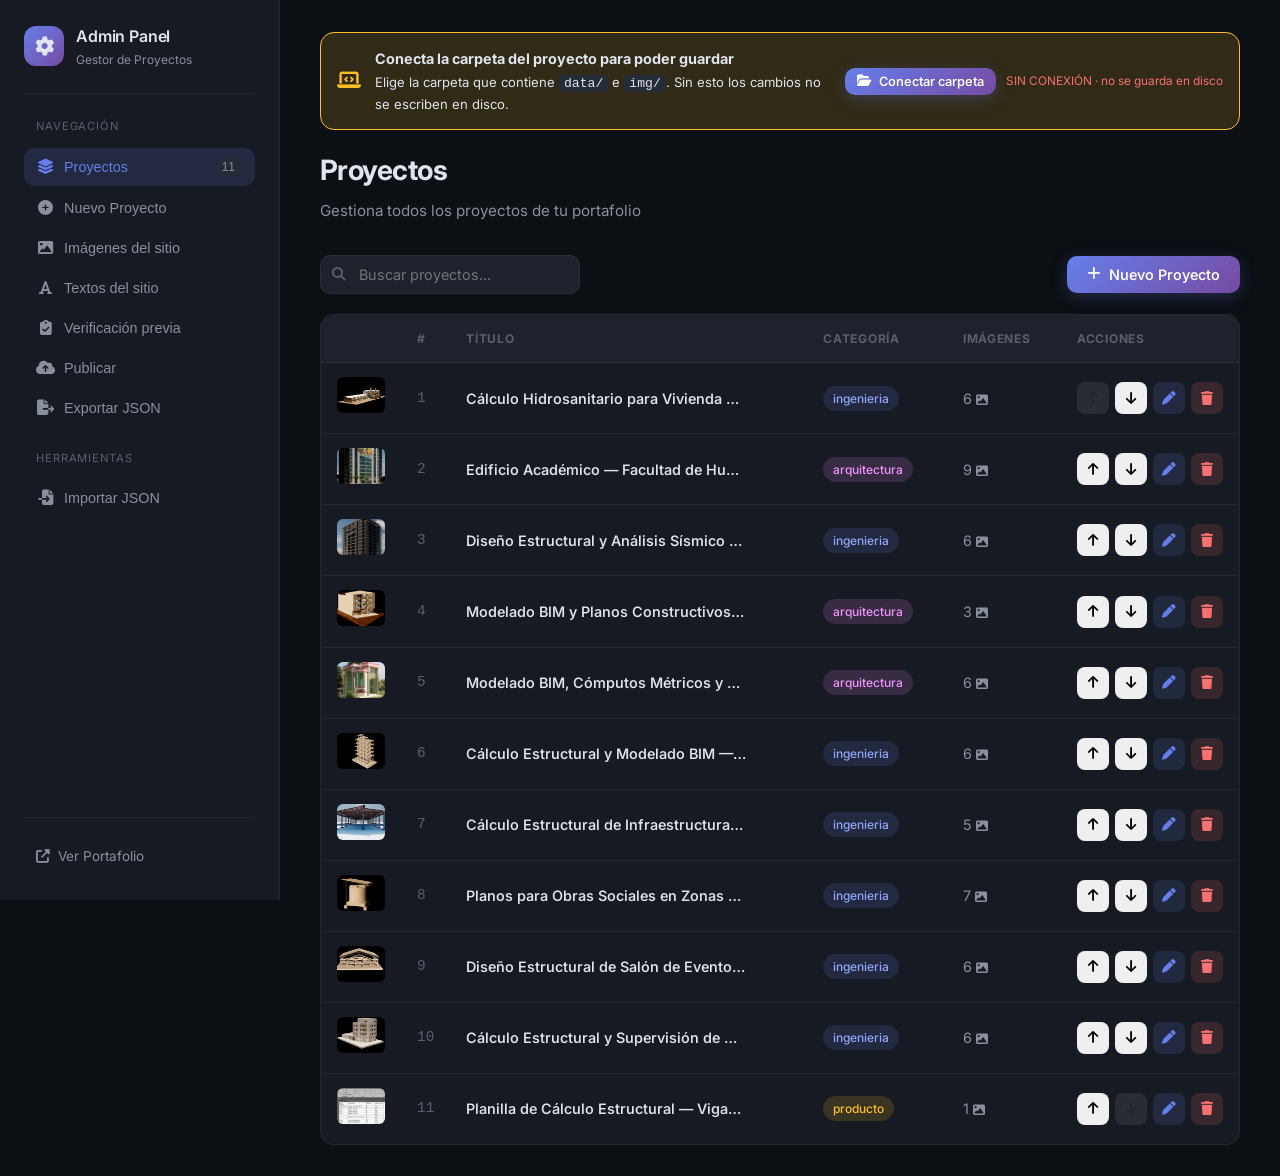
==== commit 8ceaa11f: "Actualizar portafolio: 2026-11-16 08:16" ====
--- a/admin.html
+++ b/admin.html
@@ -34,6 +34,33 @@
             --transition: all 0.25s cubic-bezier(0.4, 0, 0.2, 1);
         }
 
+        /* ===== CONNECT BANNER (siempre visible) ===== */
+        .connect-banner {
+            display: flex; align-items: center; gap: 14px; flex-wrap: wrap;
+            margin: 0 0 18px; padding: 14px 16px; font-size: 0.82rem;
+            border: 1px solid var(--warning); border-radius: var(--radius);
+            background: var(--warning-glow); color: var(--text);
+        }
+        .connect-banner.connected {
+            border-color: var(--success); background: var(--success-glow);
+        }
+        .connect-banner-icon { color: var(--warning); font-size: 1.2rem; flex-shrink: 0; }
+        .connect-banner.connected .connect-banner-icon { color: var(--success); }
+        .connect-banner-copy { flex: 1; min-width: 240px; line-height: 1.6; }
+        .connect-banner-copy strong { display: block; font-size: 0.9rem; margin-bottom: 2px; }
+        .connect-banner-copy code {
+            background: var(--surface-3); padding: 1px 5px; border-radius: 4px;
+        }
+        .connected-folder {
+            display: block; margin-top: 4px; font-family: var(--mono, monospace);
+            font-size: 0.74rem; color: var(--success);
+        }
+        .connected-folder[hidden] { display: none; }
+        .connect-banner-actions {
+            display: flex; align-items: center; gap: 10px; flex-wrap: wrap;
+        }
+        .connect-state { font-size: 0.74rem; white-space: nowrap; }
+
         * { margin: 0; padding: 0; box-sizing: border-box; }
 
         body {
@@ -1072,15 +1099,19 @@
         <!-- MAIN CONTENT -->
         <main class="main-content">
 
-            <div id="localToolBanner" style="display:flex;align-items:center;gap:12px;margin:0 0 18px;padding:12px 16px;border:1px solid var(--warning);border-radius:var(--radius);background:var(--warning-glow);color:var(--text);font-size:0.82rem;">
-                <i class="fas fa-laptop-code" style="color:var(--warning);font-size:1.1rem;flex-shrink:0;"></i>
-                <div style="flex:1;min-width:0;">
-                    <strong>Herramienta de autoría local.</strong> Este panel escribe en tu disco, no en la web publicada.
-                    Para que los cambios aparezcan en GitHub Pages ejecuta
-                    <code style="background:var(--surface-3);padding:1px 5px;border-radius:4px;">publicar.sh</code> (git commit + push).
-                    No renombres imágenes a mano: usa el renombrado automático.
+            <div id="localToolBanner" class="connect-banner disconnected">
+                <i class="fas fa-laptop-code connect-banner-icon"></i>
+                <div class="connect-banner-copy">
+                    <strong id="connectHeadline">Conecta la carpeta del proyecto para poder guardar</strong>
+                    <span id="connectDetail">Elige la carpeta que contiene <code>data/</code> e <code>img/</code>. Sin esto los cambios no se escriben en disco.</span>
+                    <span id="connectedFolderName" class="connected-folder" hidden></span>
                 </div>
-                <span id="localToolState" style="white-space:nowrap;font-size:0.75rem;color:var(--warning);">Comprobando…</span>
+                <div class="connect-banner-actions">
+                    <button type="button" class="btn btn-primary btn-sm" id="btnConnectTop">
+                        <i class="fas fa-folder-open"></i> Conectar carpeta
+                    </button>
+                    <span id="localToolState" class="connect-state">Comprobando…</span>
+                </div>
             </div>
 
             <!-- ======= LIST VIEW ======= -->
@@ -1218,9 +1249,6 @@
                                     <button type="button" class="btn btn-ghost btn-sm" id="btnConnectWorkspace">
                                         <i class="fas fa-plug"></i> Conectar carpeta del proyecto
                                     </button>
-                                    <button type="button" class="btn btn-ghost btn-sm" id="btnConnectImgFolder">
-                                        <i class="fas fa-link"></i> Conectar carpeta img/
-                                    </button>
                                     <button type="button" class="btn btn-ghost btn-sm" id="btnBatchRename" title="Renombra automáticamente las imágenes al formato actual del título del proyecto">
                                         <i class="fas fa-magic"></i> Auto-renombrar galería
                                     </button>
@@ -1229,7 +1257,7 @@
                                     </button>
                                 </div>
 
-                                <div class="inline-note" id="folderStatusNote">Carpeta img/: no conectada. Se guardarán solo rutas hasta conectar.</div>
+                                <div class="inline-note" id="folderStatusNote">Carpeta del proyecto no conectada. Usa el botón verde de arriba para conectarla.</div>
                                 <div class="inline-note" id="jsonStatusNote">JSON automático: no conectado. Se guarda en localStorage hasta conectar.</div>
 
                                 <div class="imported-list" id="importedImagesList">
@@ -1497,11 +1525,13 @@
     const HANDLES_DB_NAME = 'portfolio_admin_handles';
     const HANDLES_STORE = 'fs_handles';
     const WORKSPACE_HANDLE_KEY = 'workspace_root';
-    const IMG_HANDLE_KEY = 'img_only';
+    /* Solo se guarda la raíz: img/ y data/ siempre se derivan de ella.
+       Así mover la carpeta no deja handle sueltos apuntando a la ubicación vieja. */
 
     let adminProjects = [];
     let galleryImages = [];
     let importedImages = [];
+    let workspaceRootHandle = null;
     let imageDirectoryHandle = null;
     let projectsFileHandle = null;
     let dataDirectoryHandle = null;
@@ -1642,14 +1672,44 @@
     }
 
     function setConnectedNotes(isImgConnected, isJsonConnected) {
+        const connected = !!(isImgConnected && isJsonConnected);
         const folderNote = document.getElementById('folderStatusNote');
         const jsonNote = document.getElementById('jsonStatusNote');
 
+        /* Banner superior: siempre visible, con un solo botón para conectar
+           o cambiar de carpeta (útil si se ha movido el proyecto). */
+        const banner = document.getElementById('localToolBanner');
+        if (banner) banner.classList.toggle('connected', connected);
+        const headline = document.getElementById('connectHeadline');
+        if (headline) {
+            headline.textContent = connected
+                ? 'Carpeta conectada · puedes guardar con normalidad'
+                : 'Conecta la carpeta del proyecto para poder guardar';
+        }
+        const detail = document.getElementById('connectDetail');
+        if (detail) {
+            detail.innerHTML = connected
+                ? 'Los cambios se escriben en <code>data/</code>. Si moviste la carpeta, pulsa «Cambiar carpeta» y elige la nueva ubicación.'
+                : 'Elige la carpeta que contiene <code>data/</code> e <code>img/</code>. Sin esto los cambios no se escriben en disco.';
+        }
+        const folderName = document.getElementById('connectedFolderName');
+        if (folderName) {
+            folderName.hidden = !connected;
+            folderName.textContent = connected && workspaceRootHandle
+                ? `Carpeta actual: ${workspaceRootHandle.name}` : '';
+        }
+        const connectButton = document.getElementById('btnConnectTop');
+        if (connectButton) {
+            connectButton.innerHTML = connected
+                ? '<i class="fas fa-folder-open"></i> Cambiar carpeta'
+                : '<i class="fas fa-folder-open"></i> Conectar carpeta';
+        }
+
         if (folderNote) {
-            folderNote.textContent = isImgConnected
-                ? 'Carpeta img/: conectada. Las imágenes se copiarán al guardar.'
-                : 'Carpeta img/: no conectada. Se guardarán solo rutas hasta conectar.';
-            folderNote.style.color = isImgConnected ? 'var(--success)' : 'var(--warning)';
+            folderNote.textContent = connected
+                ? 'Carpeta del proyecto conectada: las imágenes se copiarán a img/ al guardar.'
+                : 'Carpeta del proyecto no conectada. Usa el botón de arriba para conectarla.';
+            folderNote.style.color = connected ? 'var(--success)' : 'var(--warning)';
         }
 
         if (jsonNote) {
@@ -2195,6 +2255,7 @@
                         saveToStorage();
                         renderProjectList();
                     }
+                    workspaceRootHandle = workspaceHandle;
                     imageDirectoryHandle = imgHandle;
                     dataDirectoryHandle = dataHandle;
                     projectsFileHandle = projectsHandle;
@@ -2209,14 +2270,9 @@
                 }
             }
 
-            const imgOnlyHandle = await getHandle(IMG_HANDLE_KEY);
-            if (imgOnlyHandle) {
-                const permission = await imgOnlyHandle.queryPermission({ mode: 'readwrite' });
-                if (permission === 'granted') {
-                    imageDirectoryHandle = imgOnlyHandle;
-                    setConnectedNotes(true, false);
-                }
-            }
+            /* Antes aquí se restauraba un handle suelto solo de img/. Eso
+               permitía un estado a medias (imágenes sí, JSON no). Ahora solo
+               existe la conexión a la raíz y desde ella se deriva todo. */
         } catch (error) {
             console.warn('No se pudieron restaurar conexiones guardadas', error);
         }
@@ -3162,31 +3218,6 @@
         }
     }
 
-    async function connectImgFolder() {
-        if (!window.showDirectoryPicker) {
-            showToast('Tu navegador no soporta acceso directo a carpetas', 'error');
-            return;
-        }
-
-        try {
-            imageDirectoryHandle = await window.showDirectoryPicker({ mode: 'readwrite' });
-            await saveHandle(IMG_HANDLE_KEY, imageDirectoryHandle);
-            // Si se cambia la carpeta img/, la configuración del sitio ya no
-            // apunta al mismo árbol: exigir reconectar la raíz antes de escribirla.
-            siteFileHandle = null;
-            // No desactivar la conexión del JSON: conectar solo img/ no debe
-            // convertir el siguiente guardado en un "no se guardó en disco".
-            setConnectedNotes(true, !!projectsFileHandle);
-            showToast(projectsFileHandle
-                ? 'Carpeta img/ conectada. El JSON sigue sincronizándose.'
-                : 'Carpeta img/ conectada. Falta conectar la carpeta del proyecto para escribir el JSON.', 'success');
-        } catch (error) {
-            if (error && error.name !== 'AbortError') {
-                showToast('No se pudo conectar la carpeta', 'error');
-            }
-        }
-    }
-
     async function connectWorkspaceFolder() {
         if (!window.showDirectoryPicker) {
             showToast('Tu navegador no soporta acceso directo a carpetas', 'error');
@@ -3210,6 +3241,7 @@
             }
 
             const hadLocal = adminProjects.length;
+            workspaceRootHandle = workspaceHandle;
             imageDirectoryHandle = imgHandle;
             dataDirectoryHandle = dataHandle;
             projectsFileHandle = projectsHandle;
@@ -3235,7 +3267,7 @@
             setConnectedNotes(true, true);
             adoptSiteFromDisk();
             adoptContentFromDisk();
-            showToast('Carpeta conectada. data/projects.json se leyó SIN modificarlo.', 'success');
+            showToast(`Carpeta «${workspaceHandle.name}» conectada. data/projects.json se leyó SIN modificarlo.`, 'success');
         } catch (error) {
             if (error && error.name !== 'AbortError') {
                 showToast('No se pudo conectar: selecciona la RAÍZ del proyecto (donde están data/ e img/). El JSON no se modificó.', 'error');
@@ -3892,7 +3924,6 @@
         const imageFileInput = document.getElementById('imageFileInput');
         const btnSelectImages = document.getElementById('btnSelectImages');
         const btnClearImported = document.getElementById('btnClearImported');
-        const btnConnectImgFolder = document.getElementById('btnConnectImgFolder');
         const btnConnectWorkspace = document.getElementById('btnConnectWorkspace');
         const btnBatchRename = document.getElementById('btnBatchRename');
 
@@ -3959,9 +3990,8 @@
             });
         }
 
-        if (btnConnectImgFolder) {
-            btnConnectImgFolder.addEventListener('click', connectImgFolder);
-        }
+        const btnConnectTop = document.getElementById('btnConnectTop');
+        if (btnConnectTop) btnConnectTop.addEventListener('click', connectWorkspaceFolder);
 
         if (btnConnectWorkspace) {
             btnConnectWorkspace.addEventListener('click', connectWorkspaceFolder);
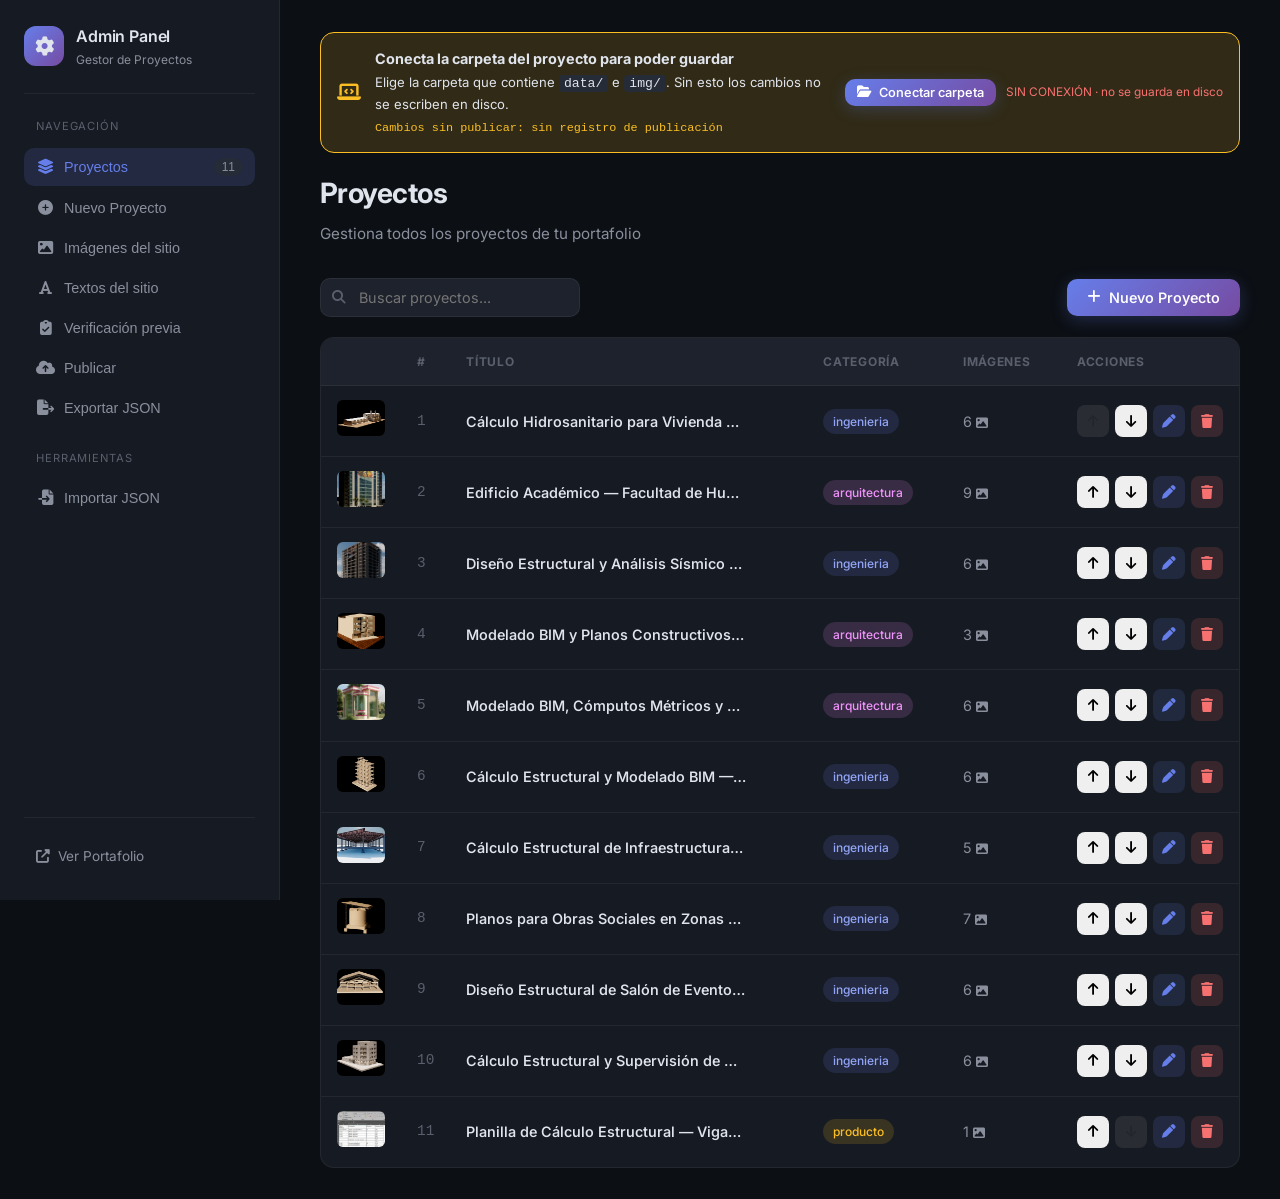
==== commit 6ca062ff: "Actualizar portafolio: 2026-11-17 09:12" ====
--- a/admin.html
+++ b/admin.html
@@ -56,10 +56,32 @@
             font-size: 0.74rem; color: var(--success);
         }
         .connected-folder[hidden] { display: none; }
+        .publish-pending {
+            display: block; margin-top: 4px; font-size: 0.74rem;
+            font-family: var(--mono, monospace);
+        }
         .connect-banner-actions {
             display: flex; align-items: center; gap: 10px; flex-wrap: wrap;
         }
         .connect-state { font-size: 0.74rem; white-space: nowrap; }
+
+        /* ===== IMAGE PICKER ===== */
+        .image-picker-dialog { width: min(760px, 92vw); max-height: 86vh; display: flex; flex-direction: column; }
+        .image-picker-dialog .form-control { margin: 12px 0; }
+        .image-picker-list {
+            overflow: auto; max-height: 48vh; min-height: 90px;
+            border: 1px solid var(--border); border-radius: var(--radius-sm);
+            padding: 8px 10px; margin-bottom: 14px;
+        }
+        .image-picker-item {
+            display: flex; align-items: center; gap: 10px; padding: 6px 4px;
+            border-bottom: 1px solid var(--border); font-size: 0.8rem;
+        }
+        .image-picker-item:last-child { border-bottom: 0; }
+        .image-picker-item img { width: 56px; height: 42px; object-fit: cover; border-radius: 6px; background: var(--surface-3); }
+        .image-picker-item label { display: flex; align-items: center; gap: 10px; flex: 1; cursor: pointer; min-width: 0; }
+        .image-picker-item span { word-break: break-all; }
+        .image-picker-item .picker-in-use { color: var(--text-dim); font-size: 0.72rem; white-space: nowrap; }
 
         * { margin: 0; padding: 0; box-sizing: border-box; }
 
@@ -852,6 +874,14 @@
             .site-slot-preview { width: 100px; height: 70px; }
             .site-slot-actions { grid-column: 1 / -1; flex-direction: row; flex-wrap: wrap; }
         }
+
+        /* ===== SLOTS EDITOR ===== */
+        .slots-editor { border-top: 1px solid var(--border); padding-top: 16px; }
+        .slots-grid {
+            display: grid; grid-template-columns: repeat(auto-fit, minmax(190px, 1fr));
+            gap: 10px 16px; margin: 10px 0;
+        }
+        .slots-grid label { font-size: 0.74rem; color: var(--text-muted); }
 
         /* ===== SITE CONTENT VIEW ===== */
         .content-group {
@@ -1105,6 +1135,7 @@
                     <strong id="connectHeadline">Conecta la carpeta del proyecto para poder guardar</strong>
                     <span id="connectDetail">Elige la carpeta que contiene <code>data/</code> e <code>img/</code>. Sin esto los cambios no se escriben en disco.</span>
                     <span id="connectedFolderName" class="connected-folder" hidden></span>
+                    <span id="publishPending" class="publish-pending"></span>
                 </div>
                 <div class="connect-banner-actions">
                     <button type="button" class="btn btn-primary btn-sm" id="btnConnectTop">
@@ -1246,6 +1277,9 @@
                                     <button type="button" class="btn btn-ghost btn-sm" id="btnSelectImages">
                                         <i class="fas fa-folder-open"></i> Seleccionar imágenes
                                     </button>
+                                    <button type="button" class="btn btn-ghost btn-sm" id="btnPickExisting">
+                                        <i class="fas fa-images"></i> Elegir de img/
+                                    </button>
                                     <button type="button" class="btn btn-ghost btn-sm" id="btnConnectWorkspace">
                                         <i class="fas fa-plug"></i> Conectar carpeta del proyecto
                                     </button>
@@ -1278,9 +1312,35 @@
                             </div>
                         </div>
 
+                        <div class="form-group slots-editor">
+                            <label>Asignación manual de huecos <span class="label-hint">(opcional)</span></label>
+                            <p class="inline-note">
+                                Por defecto la ficha reparte la galería en orden. Escribe los índices que quieres en
+                                cada bloque (empiezan en <strong>0</strong>) o déjalo vacío para usar el reparto automático.
+                            </p>
+                            <div class="slots-grid">
+                                <div class="form-group"><label for="slotHero">Portada / hero</label>
+                                    <input type="text" class="form-control" id="slotHero" placeholder="0"></div>
+                                <div class="form-group"><label for="slotCards">Tarjetas de texto</label>
+                                    <input type="text" class="form-control" id="slotCards" placeholder="1, 2"></div>
+                                <div class="form-group"><label for="slotPair">Par de imágenes grandes</label>
+                                    <input type="text" class="form-control" id="slotPair" placeholder="3, 4"></div>
+                                <div class="form-group"><label for="slotCatalog">Catálogo oscuro</label>
+                                    <input type="text" class="form-control" id="slotCatalog" placeholder="5, 6, 7, 8"></div>
+                                <div class="form-group"><label for="slotDetails">Vistas adicionales</label>
+                                    <input type="text" class="form-control" id="slotDetails" placeholder="9, 10"></div>
+                            </div>
+                            <button type="button" class="btn btn-ghost btn-sm" id="btnResetSlots">
+                                <i class="fas fa-rotate-left"></i> Usar reparto automático
+                            </button>
+                        </div>
+
                         <div class="form-actions">
                             <button type="submit" class="btn btn-success" id="submitBtn">
                                 <i class="fas fa-save"></i> Guardar Proyecto
+                            </button>
+                            <button type="button" class="btn btn-primary" id="btnPreviewProject" title="Abre la ficha con los cambios actuales, sin guardar ni publicar">
+                                <i class="fas fa-eye"></i> Vista previa
                             </button>
                             <button type="button" class="btn btn-ghost" id="cancelForm">
                                 <i class="fas fa-arrow-left"></i> Cancelar
@@ -1420,6 +1480,7 @@
                        sigue mostrando la versión anterior. El navegador no puede hacer <code>git push</code> por seguridad,
                        así que este paso se hace con un comando o con un doble clic.</p>
                     <p class="inline-note" id="publishState">Comprobando conexión…</p>
+                    <p class="inline-note" id="publishPendingDetail">Comprobando última publicación…</p>
                 </div>
 
                 <div class="export-card">
@@ -1504,6 +1565,20 @@
 
     <!-- Toast container -->
     <div class="toast-container" id="toastContainer"></div>
+
+    <!-- Image picker: imágenes ya subidas a img/ -->
+    <div class="confirm-overlay" id="imagePickerOverlay">
+        <div class="confirm-dialog image-picker-dialog">
+            <h3>Elegir imágenes de <code>img/</code></h3>
+            <p>Selecciona las que quieres añadir a la galería. Las que ya están se marcan como «en uso».</p>
+            <input type="text" class="form-control" id="imagePickerSearch" placeholder="Buscar por nombre de archivo…">
+            <div class="image-picker-list" id="imagePickerList"><p class="inline-note">Cargando…</p></div>
+            <div class="confirm-actions">
+                <button class="btn btn-ghost" id="imagePickerCancel">Cancelar</button>
+                <button class="btn btn-primary" id="imagePickerAdd">Añadir seleccionadas</button>
+            </div>
+        </div>
+    </div>
 
     <!-- Confirm dialog -->
     <div class="confirm-overlay" id="confirmOverlay">
@@ -1729,6 +1804,7 @@
         updateSiteConnectionNote();
         updateContentConnectionNote();
         updatePublishState();
+        refreshPublishState();
     }
 
     /* ============================================================
@@ -1858,6 +1934,7 @@
             const writable = await siteFileHandle.createWritable();
             await writable.write(JSON.stringify(siteConfig, null, 4) + '\n');
             await writable.close();
+            refreshPublishState();
             return true;
         } catch (e) {
             console.error(e);
@@ -2143,6 +2220,7 @@
             const writable = await contentFileHandle.createWritable();
             await writable.write(JSON.stringify(contentConfig, null, 4) + '\n');
             await writable.close();
+            refreshPublishState();
             return true;
         } catch (e) {
             console.error(e);
@@ -2324,6 +2402,7 @@
         setupEventListeners();
         setupSiteListeners();
         await restoreSavedConnections();
+        await refreshPublishState();
     });
 
     // ===== STORAGE =====
@@ -2360,6 +2439,7 @@
         }
         if (viewId === 'publish') {
             updatePublishState();
+            refreshPublishState();
         }
     }
 
@@ -2425,6 +2505,7 @@
         renderGallery();
         updateImportedFilesUI();
         document.getElementById('productFields').style.display = 'none';
+        fillSlotInputs(null);
         document.getElementById('formTitle').textContent = 'Nuevo Proyecto';
         document.getElementById('formSubtitle').textContent = 'Completa los campos para agregar un nuevo proyecto al portafolio';
         document.getElementById('submitBtn').innerHTML = '<i class="fas fa-save"></i> Guardar Proyecto';
@@ -2447,6 +2528,7 @@
         document.getElementById('pYoutubeUrl').value = project.youtubeUrl || '';
 
         galleryImages = [...(project.gallery || [])];
+        fillSlotInputs(project.slots);
         clearImportedImages();
         renderGallery();
         updateImportedFilesUI();
@@ -2480,11 +2562,14 @@
             gallery: galleryImages.length > 0 ? [...galleryImages] : [document.getElementById('pImage').value.trim()]
         };
 
-        // Conservar una asignación explícita de huecos (slots) si el proyecto la tenía
-        if (isEditing) {
-            const prev = adminProjects.find(p => p.id === currentEditId);
-            if (prev && prev.slots) projectData.slots = prev.slots;
-        }
+        // Huecos de composición: se usa el editor del formulario. Si está vacío
+        // no se escribe el campo y la ficha aplica el reparto automático.
+        const parsedSlots = readSlotInputs();
+        if (parsedSlots.error) {
+            if (!quiet) showToast(`No se guardó: ${parsedSlots.error}`, 'error');
+            return false;
+        }
+        if (parsedSlots.slots) projectData.slots = parsedSlots.slots;
 
         if (isProduct) {
             projectData.isProduct = true;
@@ -3297,6 +3382,7 @@
             console.error(error);
             showToast('No se pudieron guardar todas las imágenes en la carpeta conectada', 'error');
         }
+        if (written) refreshPublishState();
         return written;
     }
 
@@ -3345,9 +3431,18 @@
                 if (!p.slots || typeof p.slots !== 'object' || Array.isArray(p.slots)) {
                     return `proyecto ${p.id}: 'slots' debe ser un objeto`;
                 }
+                const size = (p.gallery || []).length;
+                if (p.slots.hero !== undefined &&
+                    (!Number.isInteger(p.slots.hero) || p.slots.hero < 0 || p.slots.hero >= size)) {
+                    return `proyecto ${p.id}: slots.hero apunta fuera de la galería`;
+                }
                 for (const key of ['cards', 'pair', 'catalog', 'details']) {
-                    if (p.slots[key] !== undefined && !Array.isArray(p.slots[key])) {
+                    if (p.slots[key] === undefined) continue;
+                    if (!Array.isArray(p.slots[key])) {
                         return `proyecto ${p.id}: slots.${key} debe ser una lista de índices`;
+                    }
+                    if (p.slots[key].some(i => !Number.isInteger(i) || i < 0 || i >= size)) {
+                        return `proyecto ${p.id}: slots.${key} apunta fuera de la galería`;
                     }
                 }
             }
@@ -3428,6 +3523,7 @@
             const writable = await projectsFileHandle.createWritable();
             await writable.write(generateJSON());
             await writable.close();
+            refreshPublishState();
             return true;
         } catch (error) {
             console.error(error);
@@ -3786,6 +3882,7 @@
                         moved++;
                     }
                     showToast(`${moved} imagen(es) movidas a img/_sin-usar/. Falta publicar.`, 'success');
+                    refreshPublishState();
                 } catch (e) {
                     console.error(e);
                     showToast('No se pudieron mover todas las imágenes. Revisa img/ e img/_sin-usar/.', 'error');
@@ -3827,6 +3924,248 @@
             navigator.clipboard.writeText(text).then(done).catch(fallback);
         } else {
             fallback();
+        }
+    }
+
+    /* ============================================================
+       SELECTOR DE IMÁGENES YA SUBIDAS A img/
+       ============================================================ */
+    let pickerFiles = [];
+
+    async function openImagePicker() {
+        const overlay = document.getElementById('imagePickerOverlay');
+        const list = document.getElementById('imagePickerList');
+        if (!overlay || !list) return;
+        if (!imageDirectoryHandle) {
+            showToast('Conecta la carpeta del proyecto para elegir imágenes de img/.', 'error');
+            return;
+        }
+        overlay.classList.add('active');
+        list.innerHTML = '<p class="inline-note">Leyendo img/…</p>';
+        try {
+            pickerFiles = [];
+            for await (const [name, handle] of imageDirectoryHandle.entries()) {
+                if (handle.kind !== 'file') continue;
+                if (!/\.(webp|png|jpe?g|svg|gif)$/i.test(name)) continue;
+                pickerFiles.push(name);
+            }
+            pickerFiles.sort((a, b) => a.localeCompare(b, 'es'));
+            renderPickerList();
+            const search = document.getElementById('imagePickerSearch');
+            if (search) search.value = '';
+        } catch (e) {
+            console.error(e);
+            list.innerHTML = '<p class="inline-note" style="color:var(--danger)">No se pudo leer la carpeta img/.</p>';
+        }
+    }
+
+    function renderPickerList(filter = '') {
+        const list = document.getElementById('imagePickerList');
+        if (!list) return;
+        const needle = filter.trim().toLowerCase();
+        const shown = pickerFiles.filter(name => !needle || name.toLowerCase().includes(needle));
+        if (!shown.length) {
+            list.innerHTML = '<p class="inline-note">No hay imágenes con ese nombre.</p>';
+            return;
+        }
+        list.innerHTML = shown.map(name => {
+            const path = `img/${name}`;
+            const used = galleryImages.includes(path);
+            return `<div class="image-picker-item">
+                <img src="${escapeAttr(path)}" alt="" loading="lazy" onerror="this.style.display='none'">
+                <label>
+                    <input type="checkbox" class="picker-check" value="${escapeAttr(path)}" ${used ? 'disabled checked' : ''}>
+                    <span>${escapeHTML(name)}</span>
+                </label>
+                ${used ? '<span class="picker-in-use">en la galería</span>' : ''}
+            </div>`;
+        }).join('');
+    }
+
+    function closeImagePicker() {
+        const overlay = document.getElementById('imagePickerOverlay');
+        if (overlay) overlay.classList.remove('active');
+    }
+
+    function addPickedImages() {
+        const selected = [...document.querySelectorAll('.picker-check:checked:not(:disabled)')]
+            .map(c => c.value)
+            .filter(path => !galleryImages.includes(path));
+        if (!selected.length) {
+            showToast('Selecciona imágenes que no estén ya en la galería.', 'info');
+            return;
+        }
+        selected.forEach(path => galleryImages.push(path));
+        if (!document.getElementById('pImage').value.trim() && galleryImages[0]) {
+            document.getElementById('pImage').value = galleryImages[0];
+        }
+        renderGallery();
+        closeImagePicker();
+        quietSaveCurrent('Imágenes elegidas');
+        showToast(`${selected.length} imagen(es) añadidas a la galería.`, 'success');
+    }
+
+    /* ============================================================
+       AVISO DE CAMBIOS SIN PUBLICAR
+       publicar.sh deja un sello local (fecha + commit) al terminar el push.
+       Se compara con la fecha de los JSON y de las imágenes para decir si
+       hay trabajo pendiente. Es informativo: no escribe nada.
+       ============================================================ */
+    async function getPublishStamp() {
+        try {
+            const res = await fetch(`data/.estado-publicacion.json?t=${Date.now()}`, { cache: 'no-store' });
+            if (!res.ok) return null;
+            const data = await res.json();
+            const ms = Date.parse(data.publicado_en);
+            return Number.isFinite(ms) ? { ms, commit: String(data.commit || '') } : null;
+        } catch (e) { return null; }
+    }
+
+    async function lastModifiedMs(path) {
+        try {
+            const res = await fetch(`${path}?t=${Date.now()}`, { method: 'HEAD', cache: 'no-store' });
+            const header = res.headers.get('Last-Modified');
+            if (!header) return 0;
+            const ms = Date.parse(header);
+            return Number.isFinite(ms) ? ms : 0;
+        } catch (e) { return 0; }
+    }
+
+    async function refreshPublishState() {
+        const stamp = await getPublishStamp();
+        const reasons = [];
+        if (!stamp) {
+            reasons.push('sin registro de publicación');
+        } else {
+            const tolerance = 1000; // Last-Modified tiene resolución de 1 segundo
+            for (const [label, path] of [
+                ['proyectos', 'data/projects.json'],
+                ['imágenes del sitio', 'data/site.json'],
+                ['textos', 'data/content.json']
+            ]) {
+                if (await lastModifiedMs(path) > stamp.ms + tolerance) reasons.push(label);
+            }
+            if (imageDirectoryHandle) {
+                let changed = 0;
+                try {
+                    for await (const [name, handle] of imageDirectoryHandle.entries()) {
+                        if (handle.kind !== 'file') continue;
+                        if (!/\.(webp|png|jpe?g|svg|gif)$/i.test(name)) continue;
+                        const file = await handle.getFile();
+                        if (file.lastModified > stamp.ms + tolerance) changed++;
+                    }
+                } catch (e) { /* sin handle legible, solo se comparan los JSON */ }
+                if (changed) reasons.push(`${changed} imagen(es)`);
+            }
+        }
+
+        const banner = document.getElementById('publishPending');
+        if (banner) {
+            banner.textContent = reasons.length
+                ? `Cambios sin publicar: ${reasons.join(', ')}`
+                : 'Todo lo guardado está publicado';
+            banner.style.color = reasons.length ? 'var(--warning)' : 'var(--success)';
+        }
+        const detail = document.getElementById('publishPendingDetail');
+        if (detail) {
+            detail.textContent = !stamp
+                ? 'No hay registro local de publicación: ejecuta publicar.sh al menos una vez desde esta carpeta.'
+                : reasons.length
+                    ? `Publicado el ${new Date(stamp.ms).toLocaleString()} (commit ${stamp.commit.slice(0, 7)}). Cambios posteriores: ${reasons.join(', ')}.`
+                    : `Última publicación: ${new Date(stamp.ms).toLocaleString()} (commit ${stamp.commit.slice(0, 7)}). No hay cambios pendientes.`;
+        }
+    }
+
+    /* ============================================================
+       EDITOR DE HUECOS (slots)
+       ============================================================ */
+    const SLOT_INPUTS = [
+        ['hero', 'slotHero'], ['cards', 'slotCards'], ['pair', 'slotPair'],
+        ['catalog', 'slotCatalog'], ['details', 'slotDetails']
+    ];
+
+    function readSlotInputs() {
+        const slots = {};
+        for (const [key, id] of SLOT_INPUTS) {
+            const el = document.getElementById(id);
+            if (!el) continue;
+            const raw = el.value.trim();
+            if (!raw) continue;
+            const nums = raw.split(',').map(v => v.trim()).filter(Boolean).map(v => Number(v));
+            if (nums.some(n => !Number.isInteger(n) || n < 0)) {
+                return { slots: null, error: `«${key}» solo admite índices enteros positivos separados por comas.` };
+            }
+            if (!nums.length) continue;
+            slots[key] = key === 'hero' ? nums[0] : nums;
+        }
+        return { slots: Object.keys(slots).length ? slots : null, error: null };
+    }
+
+    function fillSlotInputs(slots) {
+        for (const [key, id] of SLOT_INPUTS) {
+            const el = document.getElementById(id);
+            if (!el) continue;
+            const value = slots ? slots[key] : undefined;
+            el.value = value === undefined ? '' : (Array.isArray(value) ? value.join(', ') : String(value));
+        }
+    }
+
+    /* ============================================================
+       VISTA PREVIA: abre index.html con el borrador del formulario.
+       No escribe en disco: el borrador viaja en sessionStorage y solo
+       se usa cuando la URL lleva ?preview=<id>.
+       ============================================================ */
+    function previewProject() {
+        if (convertingImages) {
+            showToast('Espera a que terminen de convertirse las imágenes a WebP', 'warning');
+            return;
+        }
+        const isEditing = !!currentEditId;
+        const category = document.getElementById('pCategory').value;
+        const isProduct = category === 'producto';
+        const projectData = {
+            id: isEditing ? currentEditId : getNextId(),
+            title: document.getElementById('pTitle').value.trim(),
+            description: document.getElementById('pDescription').value.trim(),
+            image: document.getElementById('pImage').value.trim(),
+            category: category,
+            details: document.getElementById('pDetails').value.trim(),
+            gallery: galleryImages.length > 0 ? [...galleryImages] : [document.getElementById('pImage').value.trim()]
+        };
+
+        const parsedSlots = readSlotInputs();
+        if (parsedSlots.error) {
+            showToast(`No se puede previsualizar: ${parsedSlots.error}`, 'error');
+            return;
+        }
+        if (parsedSlots.slots) projectData.slots = parsedSlots.slots;
+
+        if (isProduct) {
+            const price = document.getElementById('pPrice').value.trim();
+            const pType = document.getElementById('pProductType').value;
+            const ytUrl = document.getElementById('pYoutubeUrl').value.trim();
+            projectData.isProduct = true;
+            if (price) projectData.price = price;
+            if (pType) projectData.productType = pType;
+            if (ytUrl) projectData.youtubeUrl = ytUrl;
+        }
+
+        const error = validateProjectsPayload([projectData]);
+        if (error) {
+            showToast(`No se puede previsualizar: ${error}`, 'error');
+            return;
+        }
+        try {
+            sessionStorage.setItem('portfolio_preview_project', JSON.stringify(projectData));
+        } catch (e) {
+            showToast('No se pudo guardar el borrador para la vista previa.', 'error');
+            return;
+        }
+        const tab = window.open(`index.html?preview=${projectData.id}`, '_blank');
+        if (!tab) {
+            showToast('El navegador bloqueó la pestaña nueva. Permite ventanas emergentes en localhost.', 'warning');
+        } else {
+            showToast('Vista previa abierta. No se ha guardado ni publicado nada.', 'info');
         }
     }
 
@@ -3992,6 +4331,20 @@
 
         const btnConnectTop = document.getElementById('btnConnectTop');
         if (btnConnectTop) btnConnectTop.addEventListener('click', connectWorkspaceFolder);
+        const btnPickExisting = document.getElementById('btnPickExisting');
+        if (btnPickExisting) btnPickExisting.addEventListener('click', openImagePicker);
+        const btnPreviewProject = document.getElementById('btnPreviewProject');
+        if (btnPreviewProject) btnPreviewProject.addEventListener('click', previewProject);
+        const btnResetSlots = document.getElementById('btnResetSlots');
+        if (btnResetSlots) btnResetSlots.addEventListener('click', () => fillSlotInputs(null));
+        const imagePickerSearch = document.getElementById('imagePickerSearch');
+        if (imagePickerSearch) {
+            imagePickerSearch.addEventListener('input', (e) => renderPickerList(e.target.value));
+        }
+        const imagePickerCancel = document.getElementById('imagePickerCancel');
+        if (imagePickerCancel) imagePickerCancel.addEventListener('click', closeImagePicker);
+        const imagePickerAdd = document.getElementById('imagePickerAdd');
+        if (imagePickerAdd) imagePickerAdd.addEventListener('click', addPickedImages);
 
         if (btnConnectWorkspace) {
             btnConnectWorkspace.addEventListener('click', connectWorkspaceFolder);
